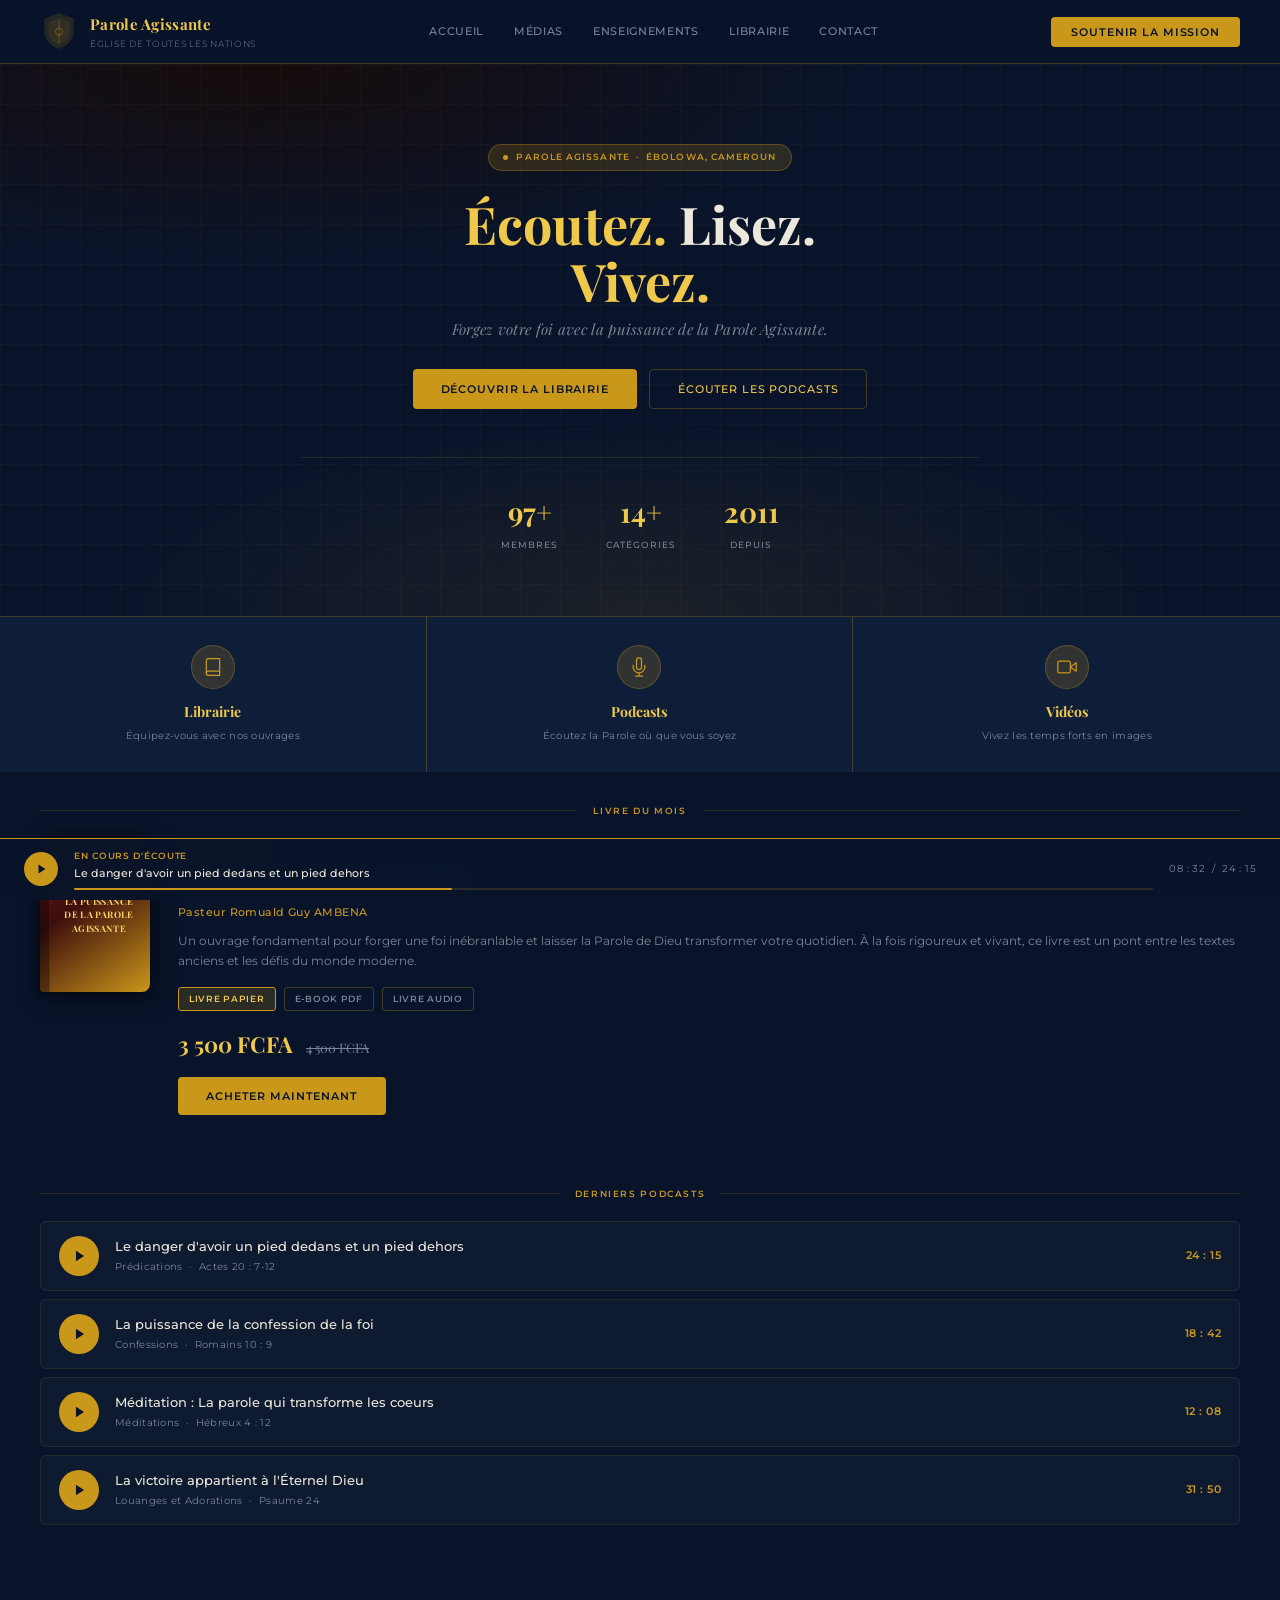
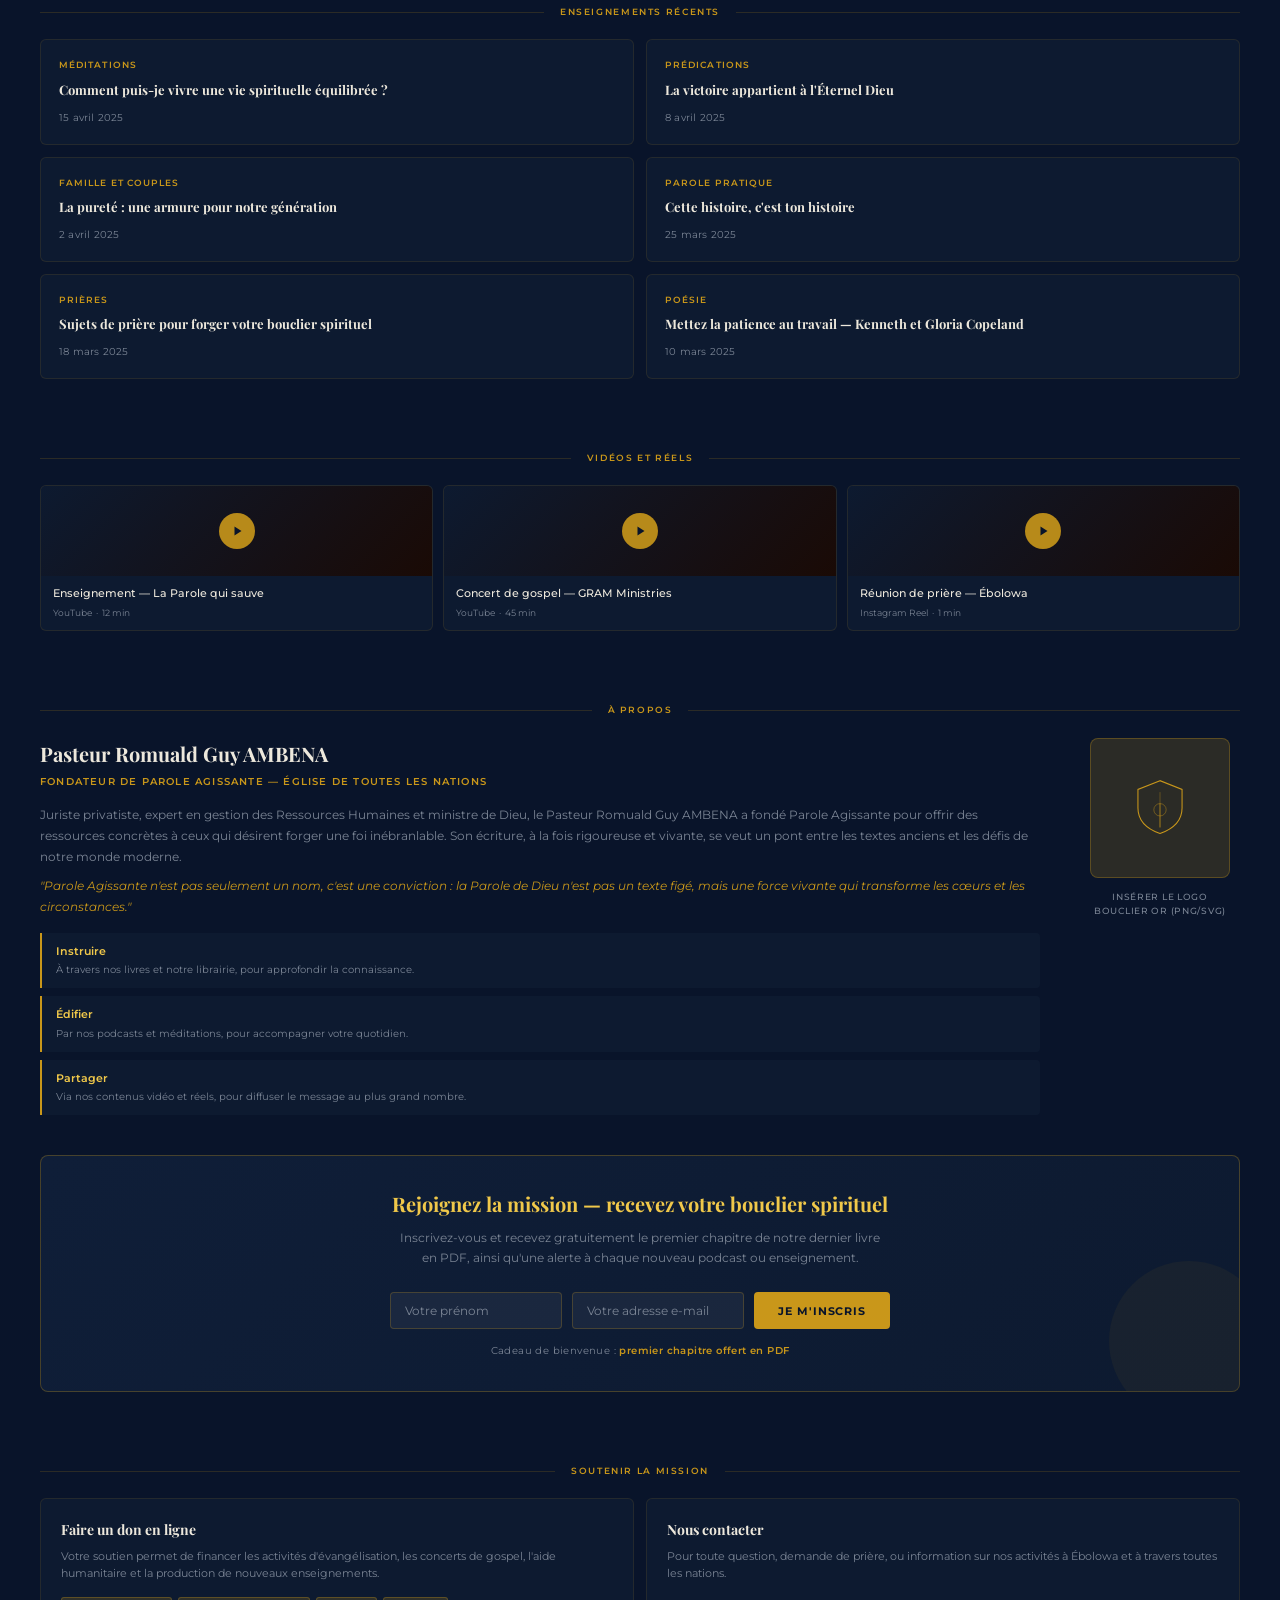
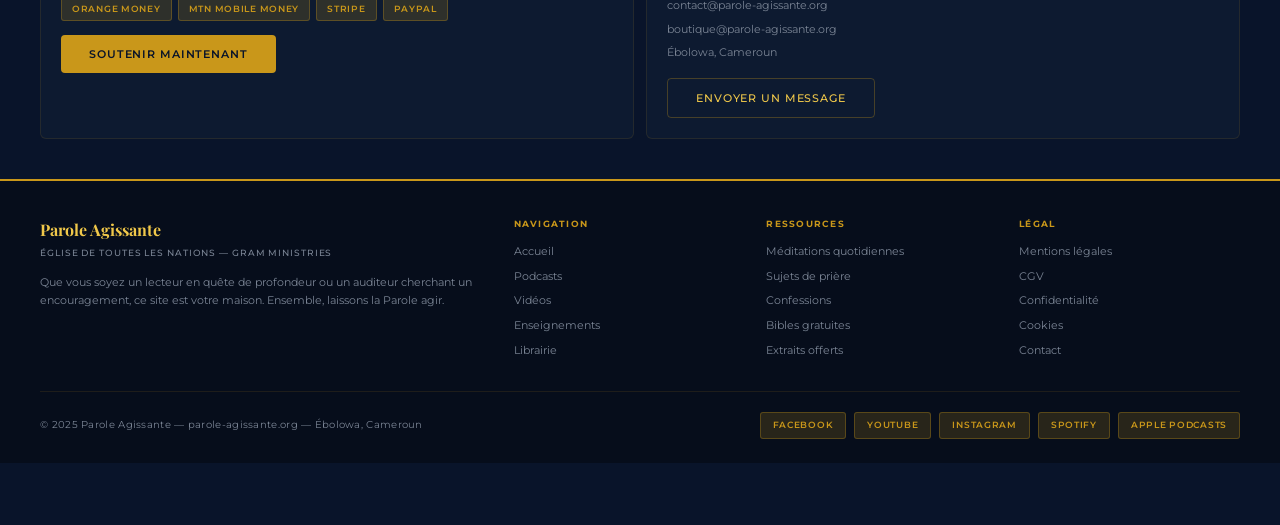
==== index.html @ 273e0eb1 "update" ====
<!DOCTYPE html>
<html lang="fr">
<head>
  <meta charset="UTF-8" />
  <meta name="viewport" content="width=device-width, initial-scale=1.0" />
  <title>Parole Agissante — Église de Toutes les Nations</title>
  <link href="https://fonts.googleapis.com/css2?family=Playfair+Display:wght@400;500;700&family=Montserrat:wght@300;400;500;600&display=swap" rel="stylesheet" />
  <style>
    *, *::before, *::after { box-sizing: border-box; margin: 0; padding: 0; }

    :root {
      --gold:       #C9971A;
      --gold-light: #F0C84A;
      --gold-dim:   rgba(201,151,26,0.18);
      --gold-border:rgba(201,151,26,0.30);
      --navy:       #09142A;
      --navy-mid:   #0F1E38;
      --navy-card:  #0D1A30;
      --cream:      #EDE8DC;
      --muted:      #7A8494;
      --text:       #D6CEBC;
      --serif:      'Playfair Display', Georgia, serif;
      --sans:       'Montserrat', sans-serif;
    }

    html { scroll-behavior: smooth; }

    body {
      font-family: var(--sans);
      background: var(--navy);
      color: var(--text);
      font-size: 14px;
      line-height: 1.6;
    }

    a { text-decoration: none; color: inherit; }
    button { font-family: var(--sans); cursor: pointer; border: none; outline: none; }
    input { font-family: var(--sans); outline: none; }

    /* ─── SCROLLBAR ─────────────────────────────────────── */
    ::-webkit-scrollbar { width: 5px; }
    ::-webkit-scrollbar-track { background: var(--navy); }
    ::-webkit-scrollbar-thumb { background: var(--gold); border-radius: 3px; }

    /* ─── NAVIGATION ─────────────────────────────────────── */
    .nav {
      position: sticky;
      top: 0;
      z-index: 100;
      background: rgba(9,20,42,0.96);
      backdrop-filter: blur(12px);
      border-bottom: 1px solid var(--gold-border);
      padding: 0 40px;
      display: flex;
      align-items: center;
      justify-content: space-between;
      height: 64px;
    }

    .nav-logo {
      display: flex;
      align-items: center;
      gap: 12px;
    }

    .nav-shield {
      width: 38px;
      height: 38px;
      flex-shrink: 0;
    }

    .nav-logo-text {
      font-family: var(--serif);
      font-size: 15px;
      font-weight: 700;
      color: var(--gold-light);
      letter-spacing: 0.02em;
    }

    .nav-logo-sub {
      font-size: 9px;
      font-weight: 300;
      color: var(--muted);
      letter-spacing: 0.08em;
      text-transform: uppercase;
      margin-top: 1px;
    }

    .nav-links {
      display: flex;
      gap: 6px;
      align-items: center;
    }

    .nav-links a {
      font-size: 11px;
      font-weight: 500;
      letter-spacing: 0.06em;
      text-transform: uppercase;
      color: var(--muted);
      padding: 6px 12px;
      border-radius: 4px;
      transition: color 0.2s, background 0.2s;
    }

    .nav-links a:hover { color: var(--gold-light); background: var(--gold-dim); }

    .nav-cta {
      background: var(--gold);
      color: var(--navy);
      font-size: 11px;
      font-weight: 600;
      letter-spacing: 0.08em;
      text-transform: uppercase;
      padding: 8px 20px;
      border-radius: 4px;
      transition: background 0.2s;
    }

    .nav-cta:hover { background: var(--gold-light); }

    /* ─── HERO ───────────────────────────────────────────── */
    .hero {
      position: relative;
      overflow: hidden;
      padding: 80px 40px 64px;
      text-align: center;
      border-bottom: 1px solid var(--gold-border);
    }

    .hero::before {
      content: '';
      position: absolute;
      inset: 0;
      background:
        radial-gradient(ellipse 60% 50% at 50% 100%, rgba(201,151,26,0.10) 0%, transparent 70%),
        radial-gradient(ellipse 80% 60% at 20% 0%, rgba(26,10,5,0.8) 0%, transparent 60%);
      pointer-events: none;
    }

    /* subtle grid texture */
    .hero::after {
      content: '';
      position: absolute;
      inset: 0;
      background-image:
        linear-gradient(rgba(201,151,26,0.04) 1px, transparent 1px),
        linear-gradient(90deg, rgba(201,151,26,0.04) 1px, transparent 1px);
      background-size: 40px 40px;
      pointer-events: none;
    }

    .hero-inner { position: relative; z-index: 1; max-width: 680px; margin: 0 auto; }

    .hero-badge {
      display: inline-flex;
      align-items: center;
      gap: 8px;
      background: var(--gold-dim);
      border: 1px solid var(--gold-border);
      color: var(--gold);
      font-size: 9px;
      font-weight: 600;
      letter-spacing: 0.12em;
      text-transform: uppercase;
      padding: 5px 14px;
      border-radius: 20px;
      margin-bottom: 24px;
    }

    .hero-badge-dot {
      width: 5px; height: 5px;
      border-radius: 50%;
      background: var(--gold);
      animation: pulse-dot 2s ease-in-out infinite;
    }

    @keyframes pulse-dot {
      0%, 100% { opacity: 1; transform: scale(1); }
      50% { opacity: 0.5; transform: scale(0.7); }
    }

    .hero h1 {
      font-family: var(--serif);
      font-size: 52px;
      font-weight: 700;
      line-height: 1.1;
      color: var(--cream);
      margin-bottom: 8px;
    }

    .hero h1 .gold { color: var(--gold-light); }

    .hero-slogan {
      font-family: var(--serif);
      font-size: 15px;
      font-style: italic;
      color: var(--muted);
      margin-bottom: 28px;
      letter-spacing: 0.02em;
    }

    .hero-btns {
      display: flex;
      gap: 12px;
      justify-content: center;
      flex-wrap: wrap;
      margin-bottom: 48px;
    }

    .btn-primary {
      background: var(--gold);
      color: var(--navy);
      font-size: 11px;
      font-weight: 600;
      letter-spacing: 0.08em;
      text-transform: uppercase;
      padding: 12px 28px;
      border-radius: 4px;
      transition: background 0.2s, transform 0.15s;
    }

    .btn-primary:hover { background: var(--gold-light); transform: translateY(-1px); }

    .btn-outline {
      background: transparent;
      border: 1px solid var(--gold-border);
      color: var(--gold-light);
      font-size: 11px;
      font-weight: 500;
      letter-spacing: 0.08em;
      text-transform: uppercase;
      padding: 12px 28px;
      border-radius: 4px;
      transition: background 0.2s, border-color 0.2s;
    }

    .btn-outline:hover { background: var(--gold-dim); border-color: var(--gold); }

    .hero-stats {
      display: flex;
      justify-content: center;
      gap: 48px;
      padding-top: 32px;
      border-top: 1px solid rgba(201,151,26,0.15);
    }

    .stat-val {
      font-family: var(--serif);
      font-size: 28px;
      font-weight: 700;
      color: var(--gold-light);
    }

    .stat-lbl {
      font-size: 9px;
      font-weight: 500;
      letter-spacing: 0.1em;
      text-transform: uppercase;
      color: var(--muted);
      margin-top: 3px;
    }

    /* ─── QUICK ACCESS ────────────────────────────────────── */
    .quick {
      display: grid;
      grid-template-columns: repeat(3, 1fr);
    }

    .quick-item {
      padding: 28px 20px;
      text-align: center;
      border-right: 1px solid var(--gold-border);
      background: var(--navy-mid);
      cursor: pointer;
      transition: background 0.2s;
      position: relative;
      overflow: hidden;
    }

    .quick-item:last-child { border-right: none; }
    .quick-item:hover { background: #11224A; }

    .quick-item::after {
      content: '';
      position: absolute;
      bottom: 0; left: 0; right: 0;
      height: 2px;
      background: var(--gold);
      transform: scaleX(0);
      transition: transform 0.25s;
    }

    .quick-item:hover::after { transform: scaleX(1); }

    .quick-icon {
      width: 44px; height: 44px;
      border-radius: 50%;
      background: var(--gold-dim);
      border: 1px solid var(--gold-border);
      display: flex; align-items: center; justify-content: center;
      margin: 0 auto 12px;
    }

    .quick-icon svg { width: 20px; height: 20px; stroke: var(--gold); fill: none; stroke-width: 1.5; stroke-linecap: round; stroke-linejoin: round; }

    .quick-title {
      font-family: var(--serif);
      font-size: 14px;
      font-weight: 700;
      color: var(--gold-light);
      margin-bottom: 4px;
    }

    .quick-sub {
      font-size: 10px;
      font-weight: 400;
      color: var(--muted);
      letter-spacing: 0.03em;
    }

    /* ─── SECTION DIVIDER ─────────────────────────────────── */
    .sec-divider {
      display: flex;
      align-items: center;
      gap: 16px;
      padding: 32px 40px 20px;
    }

    .sec-line { flex: 1; height: 1px; background: rgba(201,151,26,0.18); }

    .sec-title {
      font-size: 9px;
      font-weight: 600;
      letter-spacing: 0.18em;
      text-transform: uppercase;
      color: var(--gold);
    }

    /* ─── LIVRE DU MOIS ───────────────────────────────────── */
    .livre-section {
      padding: 0 40px 40px;
      display: flex;
      gap: 28px;
      align-items: flex-start;
    }

    .livre-cover {
      width: 110px;
      height: 154px;
      flex-shrink: 0;
      border-radius: 4px 8px 8px 4px;
      background: linear-gradient(145deg, #7A1A1A 0%, #3D0D0D 40%, #C9971A 100%);
      position: relative;
      overflow: hidden;
      box-shadow: 4px 6px 24px rgba(0,0,0,0.5), -2px 0 8px rgba(0,0,0,0.4);
    }

    .livre-spine {
      position: absolute;
      left: 0; top: 0; bottom: 0;
      width: 10px;
      background: rgba(0,0,0,0.35);
      border-right: 1px solid rgba(255,255,255,0.06);
    }

    .livre-cover-inner {
      position: absolute;
      inset: 0;
      display: flex;
      align-items: center;
      justify-content: center;
      padding: 14px 14px 14px 22px;
    }

    .livre-cover-title {
      font-family: var(--serif);
      font-size: 9px;
      font-weight: 700;
      color: #F5D060;
      text-align: center;
      line-height: 1.5;
      letter-spacing: 0.04em;
      text-transform: uppercase;
    }

    .livre-info { flex: 1; }

    .livre-badge {
      display: inline-block;
      background: var(--gold-dim);
      border: 1px solid var(--gold-border);
      color: var(--gold);
      font-size: 9px;
      font-weight: 600;
      letter-spacing: 0.1em;
      text-transform: uppercase;
      padding: 3px 10px;
      border-radius: 3px;
      margin-bottom: 10px;
    }

    .livre-title {
      font-family: var(--serif);
      font-size: 18px;
      font-weight: 700;
      color: var(--cream);
      line-height: 1.3;
      margin-bottom: 8px;
    }

    .livre-auteur {
      font-size: 11px;
      color: var(--gold);
      font-weight: 500;
      margin-bottom: 10px;
      letter-spacing: 0.04em;
    }

    .livre-desc {
      font-size: 12px;
      color: var(--muted);
      line-height: 1.65;
      margin-bottom: 16px;
    }

    .livre-formats {
      display: flex;
      gap: 8px;
      margin-bottom: 16px;
    }

    .format-tag {
      font-size: 9px;
      font-weight: 600;
      letter-spacing: 0.08em;
      text-transform: uppercase;
      padding: 4px 10px;
      border-radius: 3px;
      border: 1px solid var(--gold-border);
      color: var(--muted);
    }

    .format-tag.active {
      background: var(--gold-dim);
      color: var(--gold-light);
      border-color: var(--gold);
    }

    .livre-price {
      font-family: var(--serif);
      font-size: 22px;
      font-weight: 700;
      color: var(--gold-light);
      margin-bottom: 14px;
    }

    .livre-price .old {
      font-size: 13px;
      font-weight: 400;
      color: var(--muted);
      text-decoration: line-through;
      margin-left: 8px;
    }

    /* ─── PODCASTS ────────────────────────────────────────── */
    .pods-section { padding: 0 40px 40px; }

    .pod-item {
      background: var(--navy-card);
      border: 1px solid rgba(201,151,26,0.12);
      border-radius: 6px;
      padding: 14px 18px;
      display: flex;
      align-items: center;
      gap: 16px;
      margin-bottom: 8px;
      cursor: pointer;
      transition: border-color 0.2s, background 0.2s;
    }

    .pod-item:hover {
      border-color: rgba(201,151,26,0.4);
      background: #0F1E38;
    }

    .pod-play {
      width: 40px; height: 40px;
      border-radius: 50%;
      background: var(--gold);
      display: flex; align-items: center; justify-content: center;
      flex-shrink: 0;
      transition: background 0.2s, transform 0.15s;
    }

    .pod-item:hover .pod-play { background: var(--gold-light); transform: scale(1.05); }

    .pod-play svg { width: 14px; height: 14px; fill: var(--navy); margin-left: 2px; }

    .pod-info { flex: 1; }

    .pod-title {
      font-size: 13px;
      font-weight: 500;
      color: var(--cream);
      margin-bottom: 4px;
      line-height: 1.4;
    }

    .pod-meta {
      font-size: 10px;
      font-weight: 400;
      color: var(--muted);
      letter-spacing: 0.03em;
    }

    .pod-dur {
      font-size: 11px;
      font-weight: 600;
      color: var(--gold);
      letter-spacing: 0.04em;
      flex-shrink: 0;
    }

    /* ─── BLOG GRID ───────────────────────────────────────── */
    .blog-section { padding: 0 40px 40px; }

    .blog-grid {
      display: grid;
      grid-template-columns: repeat(2, 1fr);
      gap: 12px;
    }

    .blog-card {
      background: var(--navy-card);
      border: 1px solid rgba(201,151,26,0.12);
      border-radius: 6px;
      padding: 18px;
      cursor: pointer;
      transition: border-color 0.2s, background 0.2s;
      position: relative;
      overflow: hidden;
    }

    .blog-card::before {
      content: '';
      position: absolute;
      top: 0; left: 0; right: 0;
      height: 2px;
      background: linear-gradient(90deg, var(--gold), transparent);
      opacity: 0;
      transition: opacity 0.2s;
    }

    .blog-card:hover { border-color: rgba(201,151,26,0.35); background: #0F1E38; }
    .blog-card:hover::before { opacity: 1; }

    .blog-cat {
      font-size: 9px;
      font-weight: 600;
      letter-spacing: 0.12em;
      text-transform: uppercase;
      color: var(--gold);
      margin-bottom: 8px;
    }

    .blog-title {
      font-family: var(--serif);
      font-size: 13px;
      font-weight: 700;
      color: var(--cream);
      line-height: 1.45;
      margin-bottom: 10px;
    }

    .blog-date {
      font-size: 10px;
      color: var(--muted);
      letter-spacing: 0.02em;
    }

    /* ─── VIDEO SECTION ───────────────────────────────────── */
    .video-section { padding: 0 40px 40px; }

    .video-grid {
      display: grid;
      grid-template-columns: repeat(3, 1fr);
      gap: 10px;
    }

    .video-card {
      background: var(--navy-card);
      border: 1px solid rgba(201,151,26,0.12);
      border-radius: 6px;
      overflow: hidden;
      cursor: pointer;
      transition: border-color 0.2s;
    }

    .video-card:hover { border-color: rgba(201,151,26,0.4); }

    .video-thumb {
      height: 90px;
      background: linear-gradient(135deg, #0D1A30, #1A0A05);
      display: flex;
      align-items: center;
      justify-content: center;
      position: relative;
    }

    .video-play-btn {
      width: 36px; height: 36px;
      border-radius: 50%;
      background: rgba(201,151,26,0.9);
      display: flex;
      align-items: center;
      justify-content: center;
    }

    .video-play-btn svg { width: 12px; height: 12px; fill: var(--navy); margin-left: 2px; }

    .video-info { padding: 10px 12px; }

    .video-title {
      font-size: 11px;
      font-weight: 500;
      color: var(--cream);
      line-height: 1.4;
      margin-bottom: 4px;
    }

    .video-meta { font-size: 9px; color: var(--muted); }

    /* ─── ABOUT ───────────────────────────────────────────── */
    .about-section {
      padding: 0 40px 40px;
      display: flex;
      gap: 40px;
      align-items: flex-start;
    }

    .about-text { flex: 1; }

    .about-name {
      font-family: var(--serif);
      font-size: 20px;
      font-weight: 700;
      color: var(--cream);
      margin-bottom: 4px;
    }

    .about-role {
      font-size: 10px;
      font-weight: 600;
      letter-spacing: 0.12em;
      text-transform: uppercase;
      color: var(--gold);
      margin-bottom: 14px;
    }

    .about-desc {
      font-size: 12px;
      color: var(--muted);
      line-height: 1.75;
      margin-bottom: 16px;
    }

    .about-pillars {
      display: flex;
      flex-direction: column;
      gap: 8px;
    }

    .pillar {
      display: flex;
      align-items: flex-start;
      gap: 12px;
      padding: 10px 14px;
      background: var(--navy-card);
      border-left: 2px solid var(--gold);
      border-radius: 0 4px 4px 0;
    }

    .pillar-title {
      font-size: 11px;
      font-weight: 600;
      color: var(--gold-light);
      margin-bottom: 2px;
    }

    .pillar-desc { font-size: 10px; color: var(--muted); }

    .about-shield {
      width: 160px;
      flex-shrink: 0;
      display: flex;
      flex-direction: column;
      align-items: center;
      gap: 12px;
    }

    .shield-placeholder {
      width: 140px; height: 140px;
      background: var(--gold-dim);
      border: 1px solid var(--gold-border);
      border-radius: 8px;
      display: flex;
      align-items: center;
      justify-content: center;
    }

    .shield-placeholder svg { width: 60px; height: 60px; stroke: var(--gold); fill: none; stroke-width: 1; }

    .shield-caption {
      font-size: 9px;
      font-weight: 500;
      letter-spacing: 0.08em;
      text-transform: uppercase;
      color: var(--muted);
      text-align: center;
    }

    /* ─── NEWSLETTER ──────────────────────────────────────── */
    .newsletter {
      margin: 0 40px 40px;
      background: linear-gradient(135deg, var(--navy-mid) 0%, #0D1A30 100%);
      border: 1px solid var(--gold-border);
      border-radius: 8px;
      padding: 32px 36px;
      text-align: center;
      position: relative;
      overflow: hidden;
    }

    .newsletter::before {
      content: '';
      position: absolute;
      bottom: -30px; right: -30px;
      width: 160px; height: 160px;
      border-radius: 50%;
      background: rgba(201,151,26,0.06);
      pointer-events: none;
    }

    .nl-title {
      font-family: var(--serif);
      font-size: 20px;
      font-weight: 700;
      color: var(--gold-light);
      margin-bottom: 8px;
    }

    .nl-sub {
      font-size: 12px;
      color: var(--muted);
      margin-bottom: 24px;
      line-height: 1.65;
      max-width: 480px;
      margin-left: auto;
      margin-right: auto;
    }

    .nl-form {
      display: flex;
      gap: 10px;
      max-width: 500px;
      margin: 0 auto;
      flex-wrap: wrap;
      justify-content: center;
    }

    .nl-input {
      background: rgba(255,255,255,0.05);
      border: 1px solid rgba(201,151,26,0.25);
      border-radius: 4px;
      padding: 10px 14px;
      color: var(--cream);
      font-size: 12px;
      flex: 1;
      min-width: 150px;
      transition: border-color 0.2s;
    }

    .nl-input:focus { border-color: var(--gold); }
    .nl-input::placeholder { color: var(--muted); }

    .nl-btn {
      background: var(--gold);
      color: var(--navy);
      font-size: 11px;
      font-weight: 700;
      letter-spacing: 0.08em;
      text-transform: uppercase;
      padding: 10px 24px;
      border-radius: 4px;
      transition: background 0.2s;
    }

    .nl-btn:hover { background: var(--gold-light); }

    .nl-gift {
      margin-top: 14px;
      font-size: 10px;
      color: var(--muted);
      letter-spacing: 0.04em;
    }

    .nl-gift strong { color: var(--gold); font-weight: 600; }

    /* ─── DONS ────────────────────────────────────────────── */
    .dons-section {
      padding: 0 40px 40px;
      display: grid;
      grid-template-columns: 1fr 1fr;
      gap: 12px;
    }

    .don-card {
      background: var(--navy-card);
      border: 1px solid rgba(201,151,26,0.12);
      border-radius: 6px;
      padding: 20px;
    }

    .don-title {
      font-family: var(--serif);
      font-size: 14px;
      font-weight: 700;
      color: var(--cream);
      margin-bottom: 6px;
    }

    .don-desc { font-size: 11px; color: var(--muted); line-height: 1.6; margin-bottom: 14px; }

    .don-methods { display: flex; gap: 6px; flex-wrap: wrap; margin-bottom: 14px; }

    .don-method {
      font-size: 9px;
      font-weight: 600;
      letter-spacing: 0.08em;
      text-transform: uppercase;
      padding: 4px 10px;
      border-radius: 3px;
      background: var(--gold-dim);
      border: 1px solid var(--gold-border);
      color: var(--gold);
    }

    /* ─── FOOTER ─────────────────────────────────────────── */
    .footer {
      background: #060D1B;
      border-top: 2px solid var(--gold);
      padding: 36px 40px 24px;
    }

    .footer-top {
      display: grid;
      grid-template-columns: 2fr 1fr 1fr 1fr;
      gap: 32px;
      margin-bottom: 32px;
    }

    .footer-brand-name {
      font-family: var(--serif);
      font-size: 16px;
      font-weight: 700;
      color: var(--gold-light);
      margin-bottom: 4px;
    }

    .footer-brand-sub {
      font-size: 9px;
      font-weight: 500;
      letter-spacing: 0.1em;
      text-transform: uppercase;
      color: var(--muted);
      margin-bottom: 12px;
    }

    .footer-brand-desc {
      font-size: 11px;
      color: var(--muted);
      line-height: 1.65;
    }

    .footer-col-title {
      font-size: 9px;
      font-weight: 700;
      letter-spacing: 0.14em;
      text-transform: uppercase;
      color: var(--gold);
      margin-bottom: 12px;
    }

    .footer-links-list { display: flex; flex-direction: column; gap: 7px; }

    .footer-links-list a {
      font-size: 11px;
      color: var(--muted);
      transition: color 0.2s;
    }

    .footer-links-list a:hover { color: var(--gold-light); }

    .footer-bottom {
      padding-top: 20px;
      border-top: 1px solid rgba(201,151,26,0.12);
      display: flex;
      align-items: center;
      justify-content: space-between;
      flex-wrap: wrap;
      gap: 10px;
    }

    .footer-copy {
      font-size: 10px;
      color: var(--muted);
      letter-spacing: 0.03em;
    }

    .footer-socials { display: flex; gap: 8px; }

    .social-btn {
      font-size: 9px;
      font-weight: 600;
      letter-spacing: 0.08em;
      text-transform: uppercase;
      padding: 5px 12px;
      border-radius: 3px;
      background: var(--gold-dim);
      border: 1px solid var(--gold-border);
      color: var(--gold);
      cursor: pointer;
      transition: background 0.2s, color 0.2s;
    }

    .social-btn:hover { background: var(--gold); color: var(--navy); }

    /* ─── FLOATING PLAYER ─────────────────────────────────── */
    .player {
      position: sticky;
      bottom: 0;
      z-index: 90;
      background: rgba(9,20,42,0.97);
      backdrop-filter: blur(12px);
      border-top: 1px solid var(--gold);
      padding: 10px 24px;
      display: flex;
      align-items: center;
      gap: 16px;
    }

    .player-btn {
      width: 34px; height: 34px;
      border-radius: 50%;
      background: var(--gold);
      display: flex; align-items: center; justify-content: center;
      cursor: pointer;
      flex-shrink: 0;
      transition: background 0.2s;
    }

    .player-btn:hover { background: var(--gold-light); }
    .player-btn svg { width: 12px; height: 12px; fill: var(--navy); margin-left: 2px; }

    .player-info { flex: 1; }

    .player-label {
      font-size: 9px;
      font-weight: 600;
      letter-spacing: 0.1em;
      text-transform: uppercase;
      color: var(--gold);
      margin-bottom: 2px;
    }

    .player-title {
      font-size: 11px;
      font-weight: 500;
      color: var(--cream);
    }

    .player-progress {
      height: 2px;
      background: rgba(201,151,26,0.18);
      border-radius: 1px;
      margin-top: 5px;
      position: relative;
      cursor: pointer;
    }

    .player-bar {
      height: 100%;
      width: 35%;
      background: var(--gold);
      border-radius: 1px;
      transition: width 0.1s;
    }

    .player-controls { display: flex; gap: 6px; align-items: center; }

    .player-time {
      font-size: 10px;
      color: var(--muted);
      letter-spacing: 0.04em;
    }

    /* ─── RESPONSIVE ──────────────────────────────────────── */
    @media (max-width: 768px) {
      .nav { padding: 0 16px; }
      .nav-links { display: none; }
      .hero { padding: 48px 20px 40px; }
      .hero h1 { font-size: 34px; }
      .hero-stats { gap: 24px; }
      .quick { grid-template-columns: repeat(3, 1fr); }
      .quick-item { padding: 18px 10px; }
      .sec-divider, .livre-section, .pods-section, .blog-section, .video-section, .about-section, .dons-section { padding-left: 20px; padding-right: 20px; }
      .newsletter { margin: 0 20px 32px; padding: 24px 20px; }
      .blog-grid { grid-template-columns: 1fr; }
      .video-grid { grid-template-columns: repeat(2, 1fr); }
      .about-section { flex-direction: column; }
      .about-shield { width: 100%; flex-direction: row; align-items: center; gap: 16px; }
      .dons-section { grid-template-columns: 1fr; }
      .footer-top { grid-template-columns: 1fr 1fr; gap: 20px; }
      .footer { padding: 28px 20px 20px; }
    }
  </style>
</head>
<body>

  <!-- NAVIGATION -->
  <nav class="nav">
    <div class="nav-logo">
      <svg class="nav-shield" viewBox="0 0 48 54" fill="none" xmlns="http://www.w3.org/2000/svg">
        <path d="M24 2L4 10V28C4 39 13 48 24 52C35 48 44 39 44 28V10L24 2Z" fill="#C9971A" opacity="0.15" stroke="#C9971A" stroke-width="1.5"/>
        <path d="M24 8L9 14.5V28C9 36.5 15.5 43.5 24 47C32.5 43.5 39 36.5 39 28V14.5L24 8Z" fill="#C9971A" opacity="0.08"/>
        <line x1="24" y1="12" x2="24" y2="44" stroke="#C9971A" stroke-width="1" opacity="0.5"/>
        <circle cx="24" cy="28" r="5" stroke="#C9971A" stroke-width="1" opacity="0.6"/>
      </svg>
      <div>
        <div class="nav-logo-text">Parole Agissante</div>
        <div class="nav-logo-sub">Église de Toutes les Nations</div>
      </div>
    </div>
    <div class="nav-links">
      <a href="#accueil">Accueil</a>
      <a href="#medias">Médias</a>
      <a href="#blog">Enseignements</a>
      <a href="#boutique">Librairie</a>
      <a href="#contact">Contact</a>
    </div>
    <button class="nav-cta">Soutenir la mission</button>
  </nav>

  <!-- HERO -->
  <section class="hero" id="accueil">
    <div class="hero-inner">
      <div class="hero-badge">
        <div class="hero-badge-dot"></div>
        Parole Agissante &nbsp;·&nbsp; Ébolowa, Cameroun
      </div>
      <h1><span class="gold">Écoutez.</span> Lisez.<br><span class="gold">Vivez.</span></h1>
      <p class="hero-slogan">Forgez votre foi avec la puissance de la Parole Agissante.</p>
      <div class="hero-btns">
        <button class="btn-primary">Découvrir la librairie</button>
        <button class="btn-outline">Écouter les podcasts</button>
      </div>
      <div class="hero-stats">
        <div>
          <div class="stat-val">97+</div>
          <div class="stat-lbl">Membres</div>
        </div>
        <div>
          <div class="stat-val">14+</div>
          <div class="stat-lbl">Catégories</div>
        </div>
        <div>
          <div class="stat-val">2011</div>
          <div class="stat-lbl">Depuis</div>
        </div>
      </div>
    </div>
  </section>

  <!-- QUICK ACCESS -->
  <div class="quick">
    <div class="quick-item">
      <div class="quick-icon">
        <svg viewBox="0 0 24 24"><path d="M4 19.5A2.5 2.5 0 016.5 17H20"/><path d="M6.5 2H20v20H6.5A2.5 2.5 0 014 19.5v-15A2.5 2.5 0 016.5 2z"/></svg>
      </div>
      <div class="quick-title">Librairie</div>
      <div class="quick-sub">Équipez-vous avec nos ouvrages</div>
    </div>
    <div class="quick-item">
      <div class="quick-icon">
        <svg viewBox="0 0 24 24"><path d="M12 1a3 3 0 00-3 3v8a3 3 0 006 0V4a3 3 0 00-3-3z"/><path d="M19 10v2a7 7 0 01-14 0v-2M12 19v4M8 23h8"/></svg>
      </div>
      <div class="quick-title">Podcasts</div>
      <div class="quick-sub">Écoutez la Parole où que vous soyez</div>
    </div>
    <div class="quick-item">
      <div class="quick-icon">
        <svg viewBox="0 0 24 24"><polygon points="23 7 16 12 23 17 23 7"/><rect x="1" y="5" width="15" height="14" rx="2" ry="2"/></svg>
      </div>
      <div class="quick-title">Vidéos</div>
      <div class="quick-sub">Vivez les temps forts en images</div>
    </div>
  </div>

  <!-- LIVRE DU MOIS -->
  <div class="sec-divider" id="boutique">
    <div class="sec-line"></div>
    <div class="sec-title">Livre du mois</div>
    <div class="sec-line"></div>
  </div>

  <div class="livre-section">
    <div class="livre-cover">
      <div class="livre-spine"></div>
      <div class="livre-cover-inner">
        <div class="livre-cover-title">La Puissance de la Parole Agissante</div>
      </div>
    </div>
    <div class="livre-info">
      <div class="livre-badge">Nouveauté</div>
      <div class="livre-title">La Puissance de la Parole Agissante</div>
      <div class="livre-auteur">Pasteur Romuald Guy AMBENA</div>
      <div class="livre-desc">Un ouvrage fondamental pour forger une foi inébranlable et laisser la Parole de Dieu transformer votre quotidien. À la fois rigoureux et vivant, ce livre est un pont entre les textes anciens et les défis du monde moderne.</div>
      <div class="livre-formats">
        <div class="format-tag active">Livre papier</div>
        <div class="format-tag">E-book PDF</div>
        <div class="format-tag">Livre audio</div>
      </div>
      <div class="livre-price">3 500 FCFA <span class="old">4 500 FCFA</span></div>
      <button class="btn-primary">Acheter maintenant</button>
    </div>
  </div>

  <!-- PODCASTS -->
  <div class="sec-divider" id="medias">
    <div class="sec-line"></div>
    <div class="sec-title">Derniers podcasts</div>
    <div class="sec-line"></div>
  </div>

  <div class="pods-section">
    <div class="pod-item">
      <div class="pod-play">
        <svg viewBox="0 0 24 24"><polygon points="5 3 19 12 5 21 5 3"/></svg>
      </div>
      <div class="pod-info">
        <div class="pod-title">Le danger d'avoir un pied dedans et un pied dehors</div>
        <div class="pod-meta">Prédications &nbsp;·&nbsp; Actes 20 : 7-12</div>
      </div>
      <div class="pod-dur">24 : 15</div>
    </div>
    <div class="pod-item">
      <div class="pod-play">
        <svg viewBox="0 0 24 24"><polygon points="5 3 19 12 5 21 5 3"/></svg>
      </div>
      <div class="pod-info">
        <div class="pod-title">La puissance de la confession de la foi</div>
        <div class="pod-meta">Confessions &nbsp;·&nbsp; Romains 10 : 9</div>
      </div>
      <div class="pod-dur">18 : 42</div>
    </div>
    <div class="pod-item">
      <div class="pod-play">
        <svg viewBox="0 0 24 24"><polygon points="5 3 19 12 5 21 5 3"/></svg>
      </div>
      <div class="pod-info">
        <div class="pod-title">Méditation : La parole qui transforme les coeurs</div>
        <div class="pod-meta">Méditations &nbsp;·&nbsp; Hébreux 4 : 12</div>
      </div>
      <div class="pod-dur">12 : 08</div>
    </div>
    <div class="pod-item">
      <div class="pod-play">
        <svg viewBox="0 0 24 24"><polygon points="5 3 19 12 5 21 5 3"/></svg>
      </div>
      <div class="pod-info">
        <div class="pod-title">La victoire appartient à l'Éternel Dieu</div>
        <div class="pod-meta">Louanges et Adorations &nbsp;·&nbsp; Psaume 24</div>
      </div>
      <div class="pod-dur">31 : 50</div>
    </div>
  </div>

  <!-- BLOG -->
  <div class="sec-divider" id="blog">
    <div class="sec-line"></div>
    <div class="sec-title">Enseignements récents</div>
    <div class="sec-line"></div>
  </div>

  <div class="blog-section">
    <div class="blog-grid">
      <div class="blog-card">
        <div class="blog-cat">Méditations</div>
        <div class="blog-title">Comment puis-je vivre une vie spirituelle équilibrée ?</div>
        <div class="blog-date">15 avril 2025</div>
      </div>
      <div class="blog-card">
        <div class="blog-cat">Prédications</div>
        <div class="blog-title">La victoire appartient à l'Éternel Dieu</div>
        <div class="blog-date">8 avril 2025</div>
      </div>
      <div class="blog-card">
        <div class="blog-cat">Famille et Couples</div>
        <div class="blog-title">La pureté : une armure pour notre génération</div>
        <div class="blog-date">2 avril 2025</div>
      </div>
      <div class="blog-card">
        <div class="blog-cat">Parole pratique</div>
        <div class="blog-title">Cette histoire, c'est ton histoire</div>
        <div class="blog-date">25 mars 2025</div>
      </div>
      <div class="blog-card">
        <div class="blog-cat">Prières</div>
        <div class="blog-title">Sujets de prière pour forger votre bouclier spirituel</div>
        <div class="blog-date">18 mars 2025</div>
      </div>
      <div class="blog-card">
        <div class="blog-cat">Poésie</div>
        <div class="blog-title">Mettez la patience au travail — Kenneth et Gloria Copeland</div>
        <div class="blog-date">10 mars 2025</div>
      </div>
    </div>
  </div>

  <!-- VIDEOS -->
  <div class="sec-divider">
    <div class="sec-line"></div>
    <div class="sec-title">Vidéos et réels</div>
    <div class="sec-line"></div>
  </div>

  <div class="video-section">
    <div class="video-grid">
      <div class="video-card">
        <div class="video-thumb">
          <div class="video-play-btn">
            <svg viewBox="0 0 24 24"><polygon points="5 3 19 12 5 21 5 3"/></svg>
          </div>
        </div>
        <div class="video-info">
          <div class="video-title">Enseignement — La Parole qui sauve</div>
          <div class="video-meta">YouTube &nbsp;·&nbsp; 12 min</div>
        </div>
      </div>
      <div class="video-card">
        <div class="video-thumb">
          <div class="video-play-btn">
            <svg viewBox="0 0 24 24"><polygon points="5 3 19 12 5 21 5 3"/></svg>
          </div>
        </div>
        <div class="video-info">
          <div class="video-title">Concert de gospel — GRAM Ministries</div>
          <div class="video-meta">YouTube &nbsp;·&nbsp; 45 min</div>
        </div>
      </div>
      <div class="video-card">
        <div class="video-thumb">
          <div class="video-play-btn">
            <svg viewBox="0 0 24 24"><polygon points="5 3 19 12 5 21 5 3"/></svg>
          </div>
        </div>
        <div class="video-info">
          <div class="video-title">Réunion de prière — Ébolowa</div>
          <div class="video-meta">Instagram Reel &nbsp;·&nbsp; 1 min</div>
        </div>
      </div>
    </div>
  </div>

  <!-- À PROPOS -->
  <div class="sec-divider">
    <div class="sec-line"></div>
    <div class="sec-title">À propos</div>
    <div class="sec-line"></div>
  </div>

  <div class="about-section">
    <div class="about-text">
      <div class="about-name">Pasteur Romuald Guy AMBENA</div>
      <div class="about-role">Fondateur de Parole Agissante — Église de Toutes les Nations</div>
      <p class="about-desc">
        Juriste privatiste, expert en gestion des Ressources Humaines et ministre de Dieu, le Pasteur Romuald Guy AMBENA a fondé Parole Agissante pour offrir des ressources concrètes à ceux qui désirent forger une foi inébranlable. Son écriture, à la fois rigoureuse et vivante, se veut un pont entre les textes anciens et les défis de notre monde moderne.
      </p>
      <p class="about-desc" style="margin-top:-8px">
        <em style="color:var(--gold);font-style:italic">"Parole Agissante n'est pas seulement un nom, c'est une conviction : la Parole de Dieu n'est pas un texte figé, mais une force vivante qui transforme les cœurs et les circonstances."</em>
      </p>
      <div class="about-pillars">
        <div class="pillar">
          <div>
            <div class="pillar-title">Instruire</div>
            <div class="pillar-desc">À travers nos livres et notre librairie, pour approfondir la connaissance.</div>
          </div>
        </div>
        <div class="pillar">
          <div>
            <div class="pillar-title">Édifier</div>
            <div class="pillar-desc">Par nos podcasts et méditations, pour accompagner votre quotidien.</div>
          </div>
        </div>
        <div class="pillar">
          <div>
            <div class="pillar-title">Partager</div>
            <div class="pillar-desc">Via nos contenus vidéo et réels, pour diffuser le message au plus grand nombre.</div>
          </div>
        </div>
      </div>
    </div>
    <div class="about-shield">
      <div class="shield-placeholder">
        <!-- Remplacer par le vrai logo PNG ici -->
        <svg viewBox="0 0 60 68">
          <path d="M30 3L5 13V34C5 48.5 16 58 30 63C44 58 55 48.5 55 34V13L30 3Z" stroke-width="1.2"/>
          <line x1="30" y1="16" x2="30" y2="56" stroke-width="0.8" opacity="0.5"/>
          <circle cx="30" cy="36" r="7" stroke-width="0.8" opacity="0.6"/>
          <line x1="30" y1="29" x2="30" y2="56" stroke-width="1.5" opacity="0.4"/>
        </svg>
      </div>
      <div class="shield-caption">Insérer le logo<br>Bouclier Or (PNG/SVG)</div>
    </div>
  </div>

  <!-- NEWSLETTER -->
  <div class="newsletter">
    <div class="nl-title">Rejoignez la mission — recevez votre bouclier spirituel</div>
    <p class="nl-sub">Inscrivez-vous et recevez gratuitement le premier chapitre de notre dernier livre en PDF, ainsi qu'une alerte à chaque nouveau podcast ou enseignement.</p>
    <div class="nl-form">
      <input class="nl-input" type="text" placeholder="Votre prénom" />
      <input class="nl-input" type="email" placeholder="Votre adresse e-mail" />
      <button class="nl-btn">Je m'inscris</button>
    </div>
    <p class="nl-gift">Cadeau de bienvenue : <strong>premier chapitre offert en PDF</strong></p>
  </div>

  <!-- DONS -->
  <div class="sec-divider" id="contact">
    <div class="sec-line"></div>
    <div class="sec-title">Soutenir la mission</div>
    <div class="sec-line"></div>
  </div>

  <div class="dons-section">
    <div class="don-card">
      <div class="don-title">Faire un don en ligne</div>
      <p class="don-desc">Votre soutien permet de financer les activités d'évangélisation, les concerts de gospel, l'aide humanitaire et la production de nouveaux enseignements.</p>
      <div class="don-methods">
        <div class="don-method">Orange Money</div>
        <div class="don-method">MTN Mobile Money</div>
        <div class="don-method">Stripe</div>
        <div class="don-method">PayPal</div>
      </div>
      <button class="btn-primary">Soutenir maintenant</button>
    </div>
    <div class="don-card">
      <div class="don-title">Nous contacter</div>
      <p class="don-desc">Pour toute question, demande de prière, ou information sur nos activités à Ébolowa et à travers toutes les nations.</p>
      <div style="display:flex;flex-direction:column;gap:6px;margin-bottom:16px">
        <div style="font-size:11px;color:var(--muted)">contact@parole-agissante.org</div>
        <div style="font-size:11px;color:var(--muted)">boutique@parole-agissante.org</div>
        <div style="font-size:11px;color:var(--muted)">Ébolowa, Cameroun</div>
      </div>
      <button class="btn-outline">Envoyer un message</button>
    </div>
  </div>

  <!-- FOOTER -->
  <footer class="footer">
    <div class="footer-top">
      <div>
        <div class="footer-brand-name">Parole Agissante</div>
        <div class="footer-brand-sub">Église de Toutes les Nations — GRAM Ministries</div>
        <p class="footer-brand-desc">Que vous soyez un lecteur en quête de profondeur ou un auditeur cherchant un encouragement, ce site est votre maison. Ensemble, laissons la Parole agir.</p>
      </div>
      <div>
        <div class="footer-col-title">Navigation</div>
        <div class="footer-links-list">
          <a href="#accueil">Accueil</a>
          <a href="#medias">Podcasts</a>
          <a href="#medias">Vidéos</a>
          <a href="#blog">Enseignements</a>
          <a href="#boutique">Librairie</a>
        </div>
      </div>
      <div>
        <div class="footer-col-title">Ressources</div>
        <div class="footer-links-list">
          <a href="#">Méditations quotidiennes</a>
          <a href="#">Sujets de prière</a>
          <a href="#">Confessions</a>
          <a href="#">Bibles gratuites</a>
          <a href="#">Extraits offerts</a>
        </div>
      </div>
      <div>
        <div class="footer-col-title">Légal</div>
        <div class="footer-links-list">
          <a href="#">Mentions légales</a>
          <a href="#">CGV</a>
          <a href="#">Confidentialité</a>
          <a href="#">Cookies</a>
          <a href="#contact">Contact</a>
        </div>
      </div>
    </div>
    <div class="footer-bottom">
      <div class="footer-copy">© 2025 Parole Agissante — parole-agissante.org — Ébolowa, Cameroun</div>
      <div class="footer-socials">
        <div class="social-btn">Facebook</div>
        <div class="social-btn">YouTube</div>
        <div class="social-btn">Instagram</div>
        <div class="social-btn">Spotify</div>
        <div class="social-btn">Apple Podcasts</div>
      </div>
    </div>
  </footer>

  <!-- LECTEUR FLOTTANT -->
  <div class="player">
    <div class="player-btn">
      <svg viewBox="0 0 24 24"><polygon points="5 3 19 12 5 21 5 3"/></svg>
    </div>
    <div class="player-info">
      <div class="player-label">En cours d'écoute</div>
      <div class="player-title">Le danger d'avoir un pied dedans et un pied dehors</div>
      <div class="player-progress">
        <div class="player-bar"></div>
      </div>
    </div>
    <div class="player-time">08 : 32 &nbsp;/&nbsp; 24 : 15</div>
  </div>

</body>
</html>
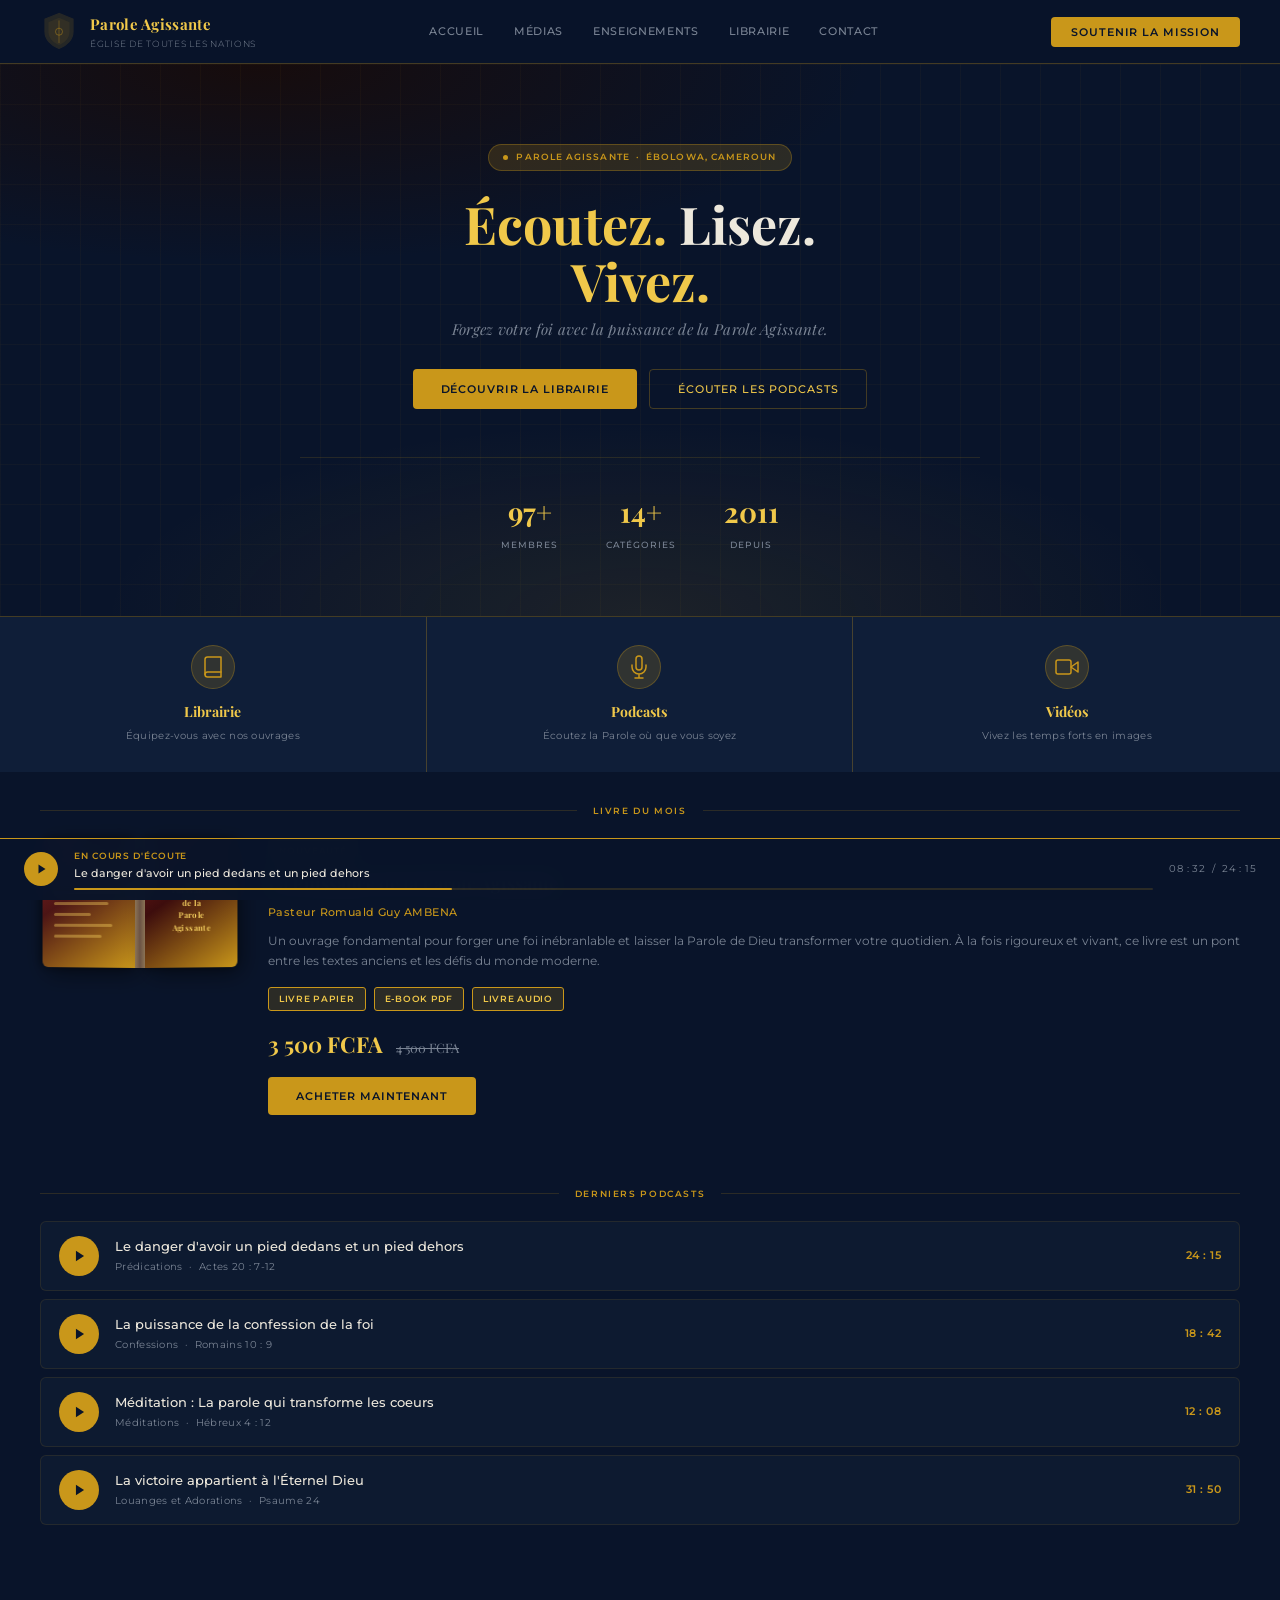
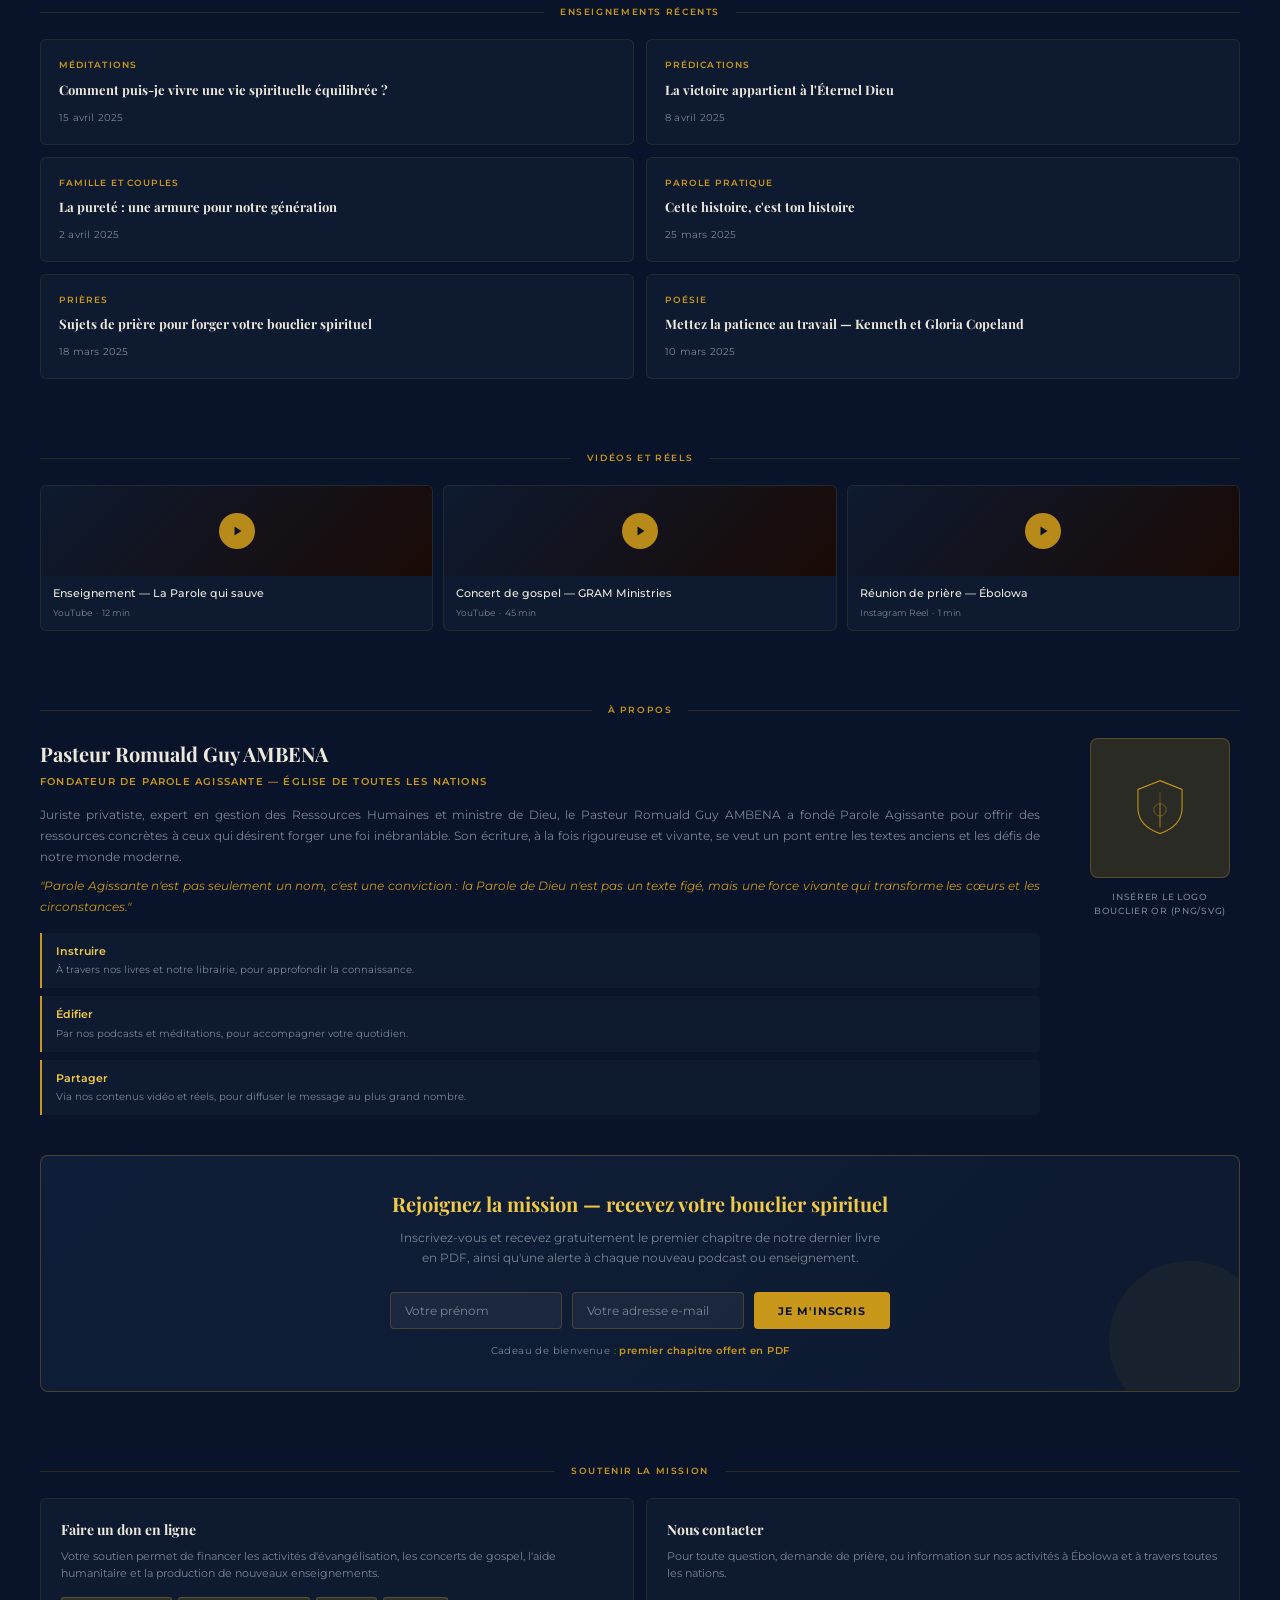
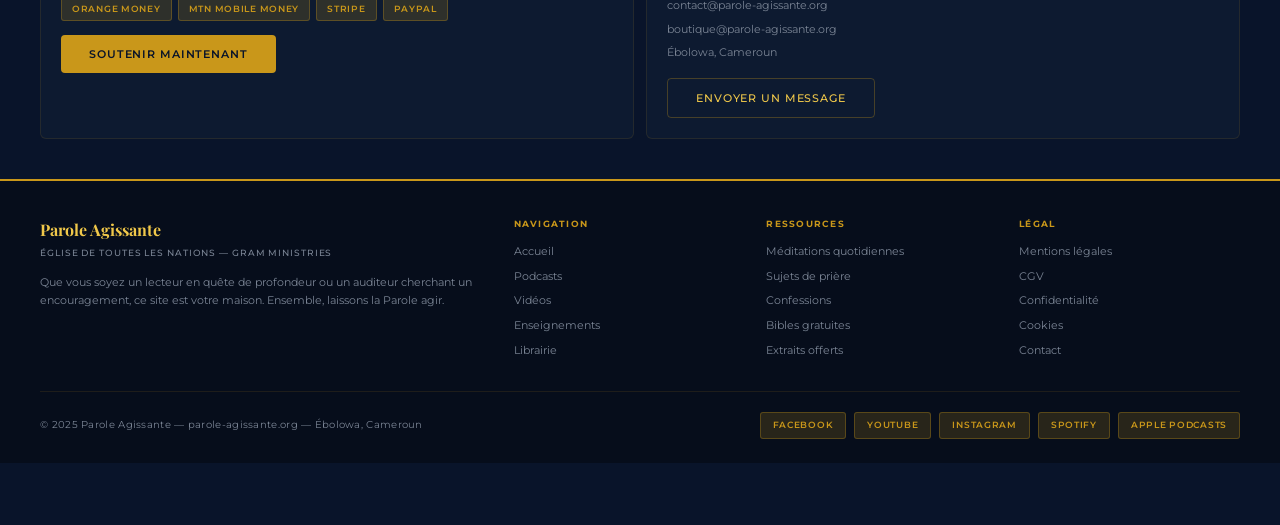
==== commit 3b751915: "update index and add style.css" ====
--- a/index.html
+++ b/index.html
@@ -5,1026 +5,8 @@
   <meta name="viewport" content="width=device-width, initial-scale=1.0" />
   <title>Parole Agissante — Église de Toutes les Nations</title>
   <link href="https://fonts.googleapis.com/css2?family=Playfair+Display:wght@400;500;700&family=Montserrat:wght@300;400;500;600&display=swap" rel="stylesheet" />
-  <style>
-    *, *::before, *::after { box-sizing: border-box; margin: 0; padding: 0; }
-
-    :root {
-      --gold:       #C9971A;
-      --gold-light: #F0C84A;
-      --gold-dim:   rgba(201,151,26,0.18);
-      --gold-border:rgba(201,151,26,0.30);
-      --navy:       #09142A;
-      --navy-mid:   #0F1E38;
-      --navy-card:  #0D1A30;
-      --cream:      #EDE8DC;
-      --muted:      #7A8494;
-      --text:       #D6CEBC;
-      --serif:      'Playfair Display', Georgia, serif;
-      --sans:       'Montserrat', sans-serif;
-    }
-
-    html { scroll-behavior: smooth; }
-
-    body {
-      font-family: var(--sans);
-      background: var(--navy);
-      color: var(--text);
-      font-size: 14px;
-      line-height: 1.6;
-    }
-
-    a { text-decoration: none; color: inherit; }
-    button { font-family: var(--sans); cursor: pointer; border: none; outline: none; }
-    input { font-family: var(--sans); outline: none; }
-
-    /* ─── SCROLLBAR ─────────────────────────────────────── */
-    ::-webkit-scrollbar { width: 5px; }
-    ::-webkit-scrollbar-track { background: var(--navy); }
-    ::-webkit-scrollbar-thumb { background: var(--gold); border-radius: 3px; }
-
-    /* ─── NAVIGATION ─────────────────────────────────────── */
-    .nav {
-      position: sticky;
-      top: 0;
-      z-index: 100;
-      background: rgba(9,20,42,0.96);
-      backdrop-filter: blur(12px);
-      border-bottom: 1px solid var(--gold-border);
-      padding: 0 40px;
-      display: flex;
-      align-items: center;
-      justify-content: space-between;
-      height: 64px;
-    }
-
-    .nav-logo {
-      display: flex;
-      align-items: center;
-      gap: 12px;
-    }
-
-    .nav-shield {
-      width: 38px;
-      height: 38px;
-      flex-shrink: 0;
-    }
-
-    .nav-logo-text {
-      font-family: var(--serif);
-      font-size: 15px;
-      font-weight: 700;
-      color: var(--gold-light);
-      letter-spacing: 0.02em;
-    }
-
-    .nav-logo-sub {
-      font-size: 9px;
-      font-weight: 300;
-      color: var(--muted);
-      letter-spacing: 0.08em;
-      text-transform: uppercase;
-      margin-top: 1px;
-    }
-
-    .nav-links {
-      display: flex;
-      gap: 6px;
-      align-items: center;
-    }
-
-    .nav-links a {
-      font-size: 11px;
-      font-weight: 500;
-      letter-spacing: 0.06em;
-      text-transform: uppercase;
-      color: var(--muted);
-      padding: 6px 12px;
-      border-radius: 4px;
-      transition: color 0.2s, background 0.2s;
-    }
-
-    .nav-links a:hover { color: var(--gold-light); background: var(--gold-dim); }
-
-    .nav-cta {
-      background: var(--gold);
-      color: var(--navy);
-      font-size: 11px;
-      font-weight: 600;
-      letter-spacing: 0.08em;
-      text-transform: uppercase;
-      padding: 8px 20px;
-      border-radius: 4px;
-      transition: background 0.2s;
-    }
-
-    .nav-cta:hover { background: var(--gold-light); }
-
-    /* ─── HERO ───────────────────────────────────────────── */
-    .hero {
-      position: relative;
-      overflow: hidden;
-      padding: 80px 40px 64px;
-      text-align: center;
-      border-bottom: 1px solid var(--gold-border);
-    }
-
-    .hero::before {
-      content: '';
-      position: absolute;
-      inset: 0;
-      background:
-        radial-gradient(ellipse 60% 50% at 50% 100%, rgba(201,151,26,0.10) 0%, transparent 70%),
-        radial-gradient(ellipse 80% 60% at 20% 0%, rgba(26,10,5,0.8) 0%, transparent 60%);
-      pointer-events: none;
-    }
-
-    /* subtle grid texture */
-    .hero::after {
-      content: '';
-      position: absolute;
-      inset: 0;
-      background-image:
-        linear-gradient(rgba(201,151,26,0.04) 1px, transparent 1px),
-        linear-gradient(90deg, rgba(201,151,26,0.04) 1px, transparent 1px);
-      background-size: 40px 40px;
-      pointer-events: none;
-    }
-
-    .hero-inner { position: relative; z-index: 1; max-width: 680px; margin: 0 auto; }
-
-    .hero-badge {
-      display: inline-flex;
-      align-items: center;
-      gap: 8px;
-      background: var(--gold-dim);
-      border: 1px solid var(--gold-border);
-      color: var(--gold);
-      font-size: 9px;
-      font-weight: 600;
-      letter-spacing: 0.12em;
-      text-transform: uppercase;
-      padding: 5px 14px;
-      border-radius: 20px;
-      margin-bottom: 24px;
-    }
-
-    .hero-badge-dot {
-      width: 5px; height: 5px;
-      border-radius: 50%;
-      background: var(--gold);
-      animation: pulse-dot 2s ease-in-out infinite;
-    }
-
-    @keyframes pulse-dot {
-      0%, 100% { opacity: 1; transform: scale(1); }
-      50% { opacity: 0.5; transform: scale(0.7); }
-    }
-
-    .hero h1 {
-      font-family: var(--serif);
-      font-size: 52px;
-      font-weight: 700;
-      line-height: 1.1;
-      color: var(--cream);
-      margin-bottom: 8px;
-    }
-
-    .hero h1 .gold { color: var(--gold-light); }
-
-    .hero-slogan {
-      font-family: var(--serif);
-      font-size: 15px;
-      font-style: italic;
-      color: var(--muted);
-      margin-bottom: 28px;
-      letter-spacing: 0.02em;
-    }
-
-    .hero-btns {
-      display: flex;
-      gap: 12px;
-      justify-content: center;
-      flex-wrap: wrap;
-      margin-bottom: 48px;
-    }
-
-    .btn-primary {
-      background: var(--gold);
-      color: var(--navy);
-      font-size: 11px;
-      font-weight: 600;
-      letter-spacing: 0.08em;
-      text-transform: uppercase;
-      padding: 12px 28px;
-      border-radius: 4px;
-      transition: background 0.2s, transform 0.15s;
-    }
-
-    .btn-primary:hover { background: var(--gold-light); transform: translateY(-1px); }
-
-    .btn-outline {
-      background: transparent;
-      border: 1px solid var(--gold-border);
-      color: var(--gold-light);
-      font-size: 11px;
-      font-weight: 500;
-      letter-spacing: 0.08em;
-      text-transform: uppercase;
-      padding: 12px 28px;
-      border-radius: 4px;
-      transition: background 0.2s, border-color 0.2s;
-    }
-
-    .btn-outline:hover { background: var(--gold-dim); border-color: var(--gold); }
-
-    .hero-stats {
-      display: flex;
-      justify-content: center;
-      gap: 48px;
-      padding-top: 32px;
-      border-top: 1px solid rgba(201,151,26,0.15);
-    }
-
-    .stat-val {
-      font-family: var(--serif);
-      font-size: 28px;
-      font-weight: 700;
-      color: var(--gold-light);
-    }
-
-    .stat-lbl {
-      font-size: 9px;
-      font-weight: 500;
-      letter-spacing: 0.1em;
-      text-transform: uppercase;
-      color: var(--muted);
-      margin-top: 3px;
-    }
-
-    /* ─── QUICK ACCESS ────────────────────────────────────── */
-    .quick {
-      display: grid;
-      grid-template-columns: repeat(3, 1fr);
-    }
-
-    .quick-item {
-      padding: 28px 20px;
-      text-align: center;
-      border-right: 1px solid var(--gold-border);
-      background: var(--navy-mid);
-      cursor: pointer;
-      transition: background 0.2s;
-      position: relative;
-      overflow: hidden;
-    }
-
-    .quick-item:last-child { border-right: none; }
-    .quick-item:hover { background: #11224A; }
-
-    .quick-item::after {
-      content: '';
-      position: absolute;
-      bottom: 0; left: 0; right: 0;
-      height: 2px;
-      background: var(--gold);
-      transform: scaleX(0);
-      transition: transform 0.25s;
-    }
-
-    .quick-item:hover::after { transform: scaleX(1); }
-
-    .quick-icon {
-      width: 44px; height: 44px;
-      border-radius: 50%;
-      background: var(--gold-dim);
-      border: 1px solid var(--gold-border);
-      display: flex; align-items: center; justify-content: center;
-      margin: 0 auto 12px;
-    }
-
-    .quick-icon svg { width: 20px; height: 20px; stroke: var(--gold); fill: none; stroke-width: 1.5; stroke-linecap: round; stroke-linejoin: round; }
-
-    .quick-title {
-      font-family: var(--serif);
-      font-size: 14px;
-      font-weight: 700;
-      color: var(--gold-light);
-      margin-bottom: 4px;
-    }
-
-    .quick-sub {
-      font-size: 10px;
-      font-weight: 400;
-      color: var(--muted);
-      letter-spacing: 0.03em;
-    }
-
-    /* ─── SECTION DIVIDER ─────────────────────────────────── */
-    .sec-divider {
-      display: flex;
-      align-items: center;
-      gap: 16px;
-      padding: 32px 40px 20px;
-    }
-
-    .sec-line { flex: 1; height: 1px; background: rgba(201,151,26,0.18); }
-
-    .sec-title {
-      font-size: 9px;
-      font-weight: 600;
-      letter-spacing: 0.18em;
-      text-transform: uppercase;
-      color: var(--gold);
-    }
-
-    /* ─── LIVRE DU MOIS ───────────────────────────────────── */
-    .livre-section {
-      padding: 0 40px 40px;
-      display: flex;
-      gap: 28px;
-      align-items: flex-start;
-    }
-
-    .livre-cover {
-      width: 110px;
-      height: 154px;
-      flex-shrink: 0;
-      border-radius: 4px 8px 8px 4px;
-      background: linear-gradient(145deg, #7A1A1A 0%, #3D0D0D 40%, #C9971A 100%);
-      position: relative;
-      overflow: hidden;
-      box-shadow: 4px 6px 24px rgba(0,0,0,0.5), -2px 0 8px rgba(0,0,0,0.4);
-    }
-
-    .livre-spine {
-      position: absolute;
-      left: 0; top: 0; bottom: 0;
-      width: 10px;
-      background: rgba(0,0,0,0.35);
-      border-right: 1px solid rgba(255,255,255,0.06);
-    }
-
-    .livre-cover-inner {
-      position: absolute;
-      inset: 0;
-      display: flex;
-      align-items: center;
-      justify-content: center;
-      padding: 14px 14px 14px 22px;
-    }
-
-    .livre-cover-title {
-      font-family: var(--serif);
-      font-size: 9px;
-      font-weight: 700;
-      color: #F5D060;
-      text-align: center;
-      line-height: 1.5;
-      letter-spacing: 0.04em;
-      text-transform: uppercase;
-    }
-
-    .livre-info { flex: 1; }
-
-    .livre-badge {
-      display: inline-block;
-      background: var(--gold-dim);
-      border: 1px solid var(--gold-border);
-      color: var(--gold);
-      font-size: 9px;
-      font-weight: 600;
-      letter-spacing: 0.1em;
-      text-transform: uppercase;
-      padding: 3px 10px;
-      border-radius: 3px;
-      margin-bottom: 10px;
-    }
-
-    .livre-title {
-      font-family: var(--serif);
-      font-size: 18px;
-      font-weight: 700;
-      color: var(--cream);
-      line-height: 1.3;
-      margin-bottom: 8px;
-    }
-
-    .livre-auteur {
-      font-size: 11px;
-      color: var(--gold);
-      font-weight: 500;
-      margin-bottom: 10px;
-      letter-spacing: 0.04em;
-    }
-
-    .livre-desc {
-      font-size: 12px;
-      color: var(--muted);
-      line-height: 1.65;
-      margin-bottom: 16px;
-    }
-
-    .livre-formats {
-      display: flex;
-      gap: 8px;
-      margin-bottom: 16px;
-    }
-
-    .format-tag {
-      font-size: 9px;
-      font-weight: 600;
-      letter-spacing: 0.08em;
-      text-transform: uppercase;
-      padding: 4px 10px;
-      border-radius: 3px;
-      border: 1px solid var(--gold-border);
-      color: var(--muted);
-    }
-
-    .format-tag.active {
-      background: var(--gold-dim);
-      color: var(--gold-light);
-      border-color: var(--gold);
-    }
-
-    .livre-price {
-      font-family: var(--serif);
-      font-size: 22px;
-      font-weight: 700;
-      color: var(--gold-light);
-      margin-bottom: 14px;
-    }
-
-    .livre-price .old {
-      font-size: 13px;
-      font-weight: 400;
-      color: var(--muted);
-      text-decoration: line-through;
-      margin-left: 8px;
-    }
-
-    /* ─── PODCASTS ────────────────────────────────────────── */
-    .pods-section { padding: 0 40px 40px; }
-
-    .pod-item {
-      background: var(--navy-card);
-      border: 1px solid rgba(201,151,26,0.12);
-      border-radius: 6px;
-      padding: 14px 18px;
-      display: flex;
-      align-items: center;
-      gap: 16px;
-      margin-bottom: 8px;
-      cursor: pointer;
-      transition: border-color 0.2s, background 0.2s;
-    }
-
-    .pod-item:hover {
-      border-color: rgba(201,151,26,0.4);
-      background: #0F1E38;
-    }
-
-    .pod-play {
-      width: 40px; height: 40px;
-      border-radius: 50%;
-      background: var(--gold);
-      display: flex; align-items: center; justify-content: center;
-      flex-shrink: 0;
-      transition: background 0.2s, transform 0.15s;
-    }
-
-    .pod-item:hover .pod-play { background: var(--gold-light); transform: scale(1.05); }
-
-    .pod-play svg { width: 14px; height: 14px; fill: var(--navy); margin-left: 2px; }
-
-    .pod-info { flex: 1; }
-
-    .pod-title {
-      font-size: 13px;
-      font-weight: 500;
-      color: var(--cream);
-      margin-bottom: 4px;
-      line-height: 1.4;
-    }
-
-    .pod-meta {
-      font-size: 10px;
-      font-weight: 400;
-      color: var(--muted);
-      letter-spacing: 0.03em;
-    }
-
-    .pod-dur {
-      font-size: 11px;
-      font-weight: 600;
-      color: var(--gold);
-      letter-spacing: 0.04em;
-      flex-shrink: 0;
-    }
-
-    /* ─── BLOG GRID ───────────────────────────────────────── */
-    .blog-section { padding: 0 40px 40px; }
-
-    .blog-grid {
-      display: grid;
-      grid-template-columns: repeat(2, 1fr);
-      gap: 12px;
-    }
-
-    .blog-card {
-      background: var(--navy-card);
-      border: 1px solid rgba(201,151,26,0.12);
-      border-radius: 6px;
-      padding: 18px;
-      cursor: pointer;
-      transition: border-color 0.2s, background 0.2s;
-      position: relative;
-      overflow: hidden;
-    }
-
-    .blog-card::before {
-      content: '';
-      position: absolute;
-      top: 0; left: 0; right: 0;
-      height: 2px;
-      background: linear-gradient(90deg, var(--gold), transparent);
-      opacity: 0;
-      transition: opacity 0.2s;
-    }
-
-    .blog-card:hover { border-color: rgba(201,151,26,0.35); background: #0F1E38; }
-    .blog-card:hover::before { opacity: 1; }
-
-    .blog-cat {
-      font-size: 9px;
-      font-weight: 600;
-      letter-spacing: 0.12em;
-      text-transform: uppercase;
-      color: var(--gold);
-      margin-bottom: 8px;
-    }
-
-    .blog-title {
-      font-family: var(--serif);
-      font-size: 13px;
-      font-weight: 700;
-      color: var(--cream);
-      line-height: 1.45;
-      margin-bottom: 10px;
-    }
-
-    .blog-date {
-      font-size: 10px;
-      color: var(--muted);
-      letter-spacing: 0.02em;
-    }
-
-    /* ─── VIDEO SECTION ───────────────────────────────────── */
-    .video-section { padding: 0 40px 40px; }
-
-    .video-grid {
-      display: grid;
-      grid-template-columns: repeat(3, 1fr);
-      gap: 10px;
-    }
-
-    .video-card {
-      background: var(--navy-card);
-      border: 1px solid rgba(201,151,26,0.12);
-      border-radius: 6px;
-      overflow: hidden;
-      cursor: pointer;
-      transition: border-color 0.2s;
-    }
-
-    .video-card:hover { border-color: rgba(201,151,26,0.4); }
-
-    .video-thumb {
-      height: 90px;
-      background: linear-gradient(135deg, #0D1A30, #1A0A05);
-      display: flex;
-      align-items: center;
-      justify-content: center;
-      position: relative;
-    }
-
-    .video-play-btn {
-      width: 36px; height: 36px;
-      border-radius: 50%;
-      background: rgba(201,151,26,0.9);
-      display: flex;
-      align-items: center;
-      justify-content: center;
-    }
-
-    .video-play-btn svg { width: 12px; height: 12px; fill: var(--navy); margin-left: 2px; }
-
-    .video-info { padding: 10px 12px; }
-
-    .video-title {
-      font-size: 11px;
-      font-weight: 500;
-      color: var(--cream);
-      line-height: 1.4;
-      margin-bottom: 4px;
-    }
-
-    .video-meta { font-size: 9px; color: var(--muted); }
-
-    /* ─── ABOUT ───────────────────────────────────────────── */
-    .about-section {
-      padding: 0 40px 40px;
-      display: flex;
-      gap: 40px;
-      align-items: flex-start;
-    }
-
-    .about-text { flex: 1; }
-
-    .about-name {
-      font-family: var(--serif);
-      font-size: 20px;
-      font-weight: 700;
-      color: var(--cream);
-      margin-bottom: 4px;
-    }
-
-    .about-role {
-      font-size: 10px;
-      font-weight: 600;
-      letter-spacing: 0.12em;
-      text-transform: uppercase;
-      color: var(--gold);
-      margin-bottom: 14px;
-    }
-
-    .about-desc {
-      font-size: 12px;
-      color: var(--muted);
-      line-height: 1.75;
-      margin-bottom: 16px;
-    }
-
-    .about-pillars {
-      display: flex;
-      flex-direction: column;
-      gap: 8px;
-    }
-
-    .pillar {
-      display: flex;
-      align-items: flex-start;
-      gap: 12px;
-      padding: 10px 14px;
-      background: var(--navy-card);
-      border-left: 2px solid var(--gold);
-      border-radius: 0 4px 4px 0;
-    }
-
-    .pillar-title {
-      font-size: 11px;
-      font-weight: 600;
-      color: var(--gold-light);
-      margin-bottom: 2px;
-    }
-
-    .pillar-desc { font-size: 10px; color: var(--muted); }
-
-    .about-shield {
-      width: 160px;
-      flex-shrink: 0;
-      display: flex;
-      flex-direction: column;
-      align-items: center;
-      gap: 12px;
-    }
-
-    .shield-placeholder {
-      width: 140px; height: 140px;
-      background: var(--gold-dim);
-      border: 1px solid var(--gold-border);
-      border-radius: 8px;
-      display: flex;
-      align-items: center;
-      justify-content: center;
-    }
-
-    .shield-placeholder svg { width: 60px; height: 60px; stroke: var(--gold); fill: none; stroke-width: 1; }
-
-    .shield-caption {
-      font-size: 9px;
-      font-weight: 500;
-      letter-spacing: 0.08em;
-      text-transform: uppercase;
-      color: var(--muted);
-      text-align: center;
-    }
-
-    /* ─── NEWSLETTER ──────────────────────────────────────── */
-    .newsletter {
-      margin: 0 40px 40px;
-      background: linear-gradient(135deg, var(--navy-mid) 0%, #0D1A30 100%);
-      border: 1px solid var(--gold-border);
-      border-radius: 8px;
-      padding: 32px 36px;
-      text-align: center;
-      position: relative;
-      overflow: hidden;
-    }
-
-    .newsletter::before {
-      content: '';
-      position: absolute;
-      bottom: -30px; right: -30px;
-      width: 160px; height: 160px;
-      border-radius: 50%;
-      background: rgba(201,151,26,0.06);
-      pointer-events: none;
-    }
-
-    .nl-title {
-      font-family: var(--serif);
-      font-size: 20px;
-      font-weight: 700;
-      color: var(--gold-light);
-      margin-bottom: 8px;
-    }
-
-    .nl-sub {
-      font-size: 12px;
-      color: var(--muted);
-      margin-bottom: 24px;
-      line-height: 1.65;
-      max-width: 480px;
-      margin-left: auto;
-      margin-right: auto;
-    }
-
-    .nl-form {
-      display: flex;
-      gap: 10px;
-      max-width: 500px;
-      margin: 0 auto;
-      flex-wrap: wrap;
-      justify-content: center;
-    }
-
-    .nl-input {
-      background: rgba(255,255,255,0.05);
-      border: 1px solid rgba(201,151,26,0.25);
-      border-radius: 4px;
-      padding: 10px 14px;
-      color: var(--cream);
-      font-size: 12px;
-      flex: 1;
-      min-width: 150px;
-      transition: border-color 0.2s;
-    }
-
-    .nl-input:focus { border-color: var(--gold); }
-    .nl-input::placeholder { color: var(--muted); }
-
-    .nl-btn {
-      background: var(--gold);
-      color: var(--navy);
-      font-size: 11px;
-      font-weight: 700;
-      letter-spacing: 0.08em;
-      text-transform: uppercase;
-      padding: 10px 24px;
-      border-radius: 4px;
-      transition: background 0.2s;
-    }
-
-    .nl-btn:hover { background: var(--gold-light); }
-
-    .nl-gift {
-      margin-top: 14px;
-      font-size: 10px;
-      color: var(--muted);
-      letter-spacing: 0.04em;
-    }
-
-    .nl-gift strong { color: var(--gold); font-weight: 600; }
-
-    /* ─── DONS ────────────────────────────────────────────── */
-    .dons-section {
-      padding: 0 40px 40px;
-      display: grid;
-      grid-template-columns: 1fr 1fr;
-      gap: 12px;
-    }
-
-    .don-card {
-      background: var(--navy-card);
-      border: 1px solid rgba(201,151,26,0.12);
-      border-radius: 6px;
-      padding: 20px;
-    }
-
-    .don-title {
-      font-family: var(--serif);
-      font-size: 14px;
-      font-weight: 700;
-      color: var(--cream);
-      margin-bottom: 6px;
-    }
-
-    .don-desc { font-size: 11px; color: var(--muted); line-height: 1.6; margin-bottom: 14px; }
-
-    .don-methods { display: flex; gap: 6px; flex-wrap: wrap; margin-bottom: 14px; }
-
-    .don-method {
-      font-size: 9px;
-      font-weight: 600;
-      letter-spacing: 0.08em;
-      text-transform: uppercase;
-      padding: 4px 10px;
-      border-radius: 3px;
-      background: var(--gold-dim);
-      border: 1px solid var(--gold-border);
-      color: var(--gold);
-    }
-
-    /* ─── FOOTER ─────────────────────────────────────────── */
-    .footer {
-      background: #060D1B;
-      border-top: 2px solid var(--gold);
-      padding: 36px 40px 24px;
-    }
-
-    .footer-top {
-      display: grid;
-      grid-template-columns: 2fr 1fr 1fr 1fr;
-      gap: 32px;
-      margin-bottom: 32px;
-    }
-
-    .footer-brand-name {
-      font-family: var(--serif);
-      font-size: 16px;
-      font-weight: 700;
-      color: var(--gold-light);
-      margin-bottom: 4px;
-    }
-
-    .footer-brand-sub {
-      font-size: 9px;
-      font-weight: 500;
-      letter-spacing: 0.1em;
-      text-transform: uppercase;
-      color: var(--muted);
-      margin-bottom: 12px;
-    }
-
-    .footer-brand-desc {
-      font-size: 11px;
-      color: var(--muted);
-      line-height: 1.65;
-    }
-
-    .footer-col-title {
-      font-size: 9px;
-      font-weight: 700;
-      letter-spacing: 0.14em;
-      text-transform: uppercase;
-      color: var(--gold);
-      margin-bottom: 12px;
-    }
-
-    .footer-links-list { display: flex; flex-direction: column; gap: 7px; }
-
-    .footer-links-list a {
-      font-size: 11px;
-      color: var(--muted);
-      transition: color 0.2s;
-    }
-
-    .footer-links-list a:hover { color: var(--gold-light); }
-
-    .footer-bottom {
-      padding-top: 20px;
-      border-top: 1px solid rgba(201,151,26,0.12);
-      display: flex;
-      align-items: center;
-      justify-content: space-between;
-      flex-wrap: wrap;
-      gap: 10px;
-    }
-
-    .footer-copy {
-      font-size: 10px;
-      color: var(--muted);
-      letter-spacing: 0.03em;
-    }
-
-    .footer-socials { display: flex; gap: 8px; }
-
-    .social-btn {
-      font-size: 9px;
-      font-weight: 600;
-      letter-spacing: 0.08em;
-      text-transform: uppercase;
-      padding: 5px 12px;
-      border-radius: 3px;
-      background: var(--gold-dim);
-      border: 1px solid var(--gold-border);
-      color: var(--gold);
-      cursor: pointer;
-      transition: background 0.2s, color 0.2s;
-    }
-
-    .social-btn:hover { background: var(--gold); color: var(--navy); }
-
-    /* ─── FLOATING PLAYER ─────────────────────────────────── */
-    .player {
-      position: sticky;
-      bottom: 0;
-      z-index: 90;
-      background: rgba(9,20,42,0.97);
-      backdrop-filter: blur(12px);
-      border-top: 1px solid var(--gold);
-      padding: 10px 24px;
-      display: flex;
-      align-items: center;
-      gap: 16px;
-    }
-
-    .player-btn {
-      width: 34px; height: 34px;
-      border-radius: 50%;
-      background: var(--gold);
-      display: flex; align-items: center; justify-content: center;
-      cursor: pointer;
-      flex-shrink: 0;
-      transition: background 0.2s;
-    }
-
-    .player-btn:hover { background: var(--gold-light); }
-    .player-btn svg { width: 12px; height: 12px; fill: var(--navy); margin-left: 2px; }
-
-    .player-info { flex: 1; }
-
-    .player-label {
-      font-size: 9px;
-      font-weight: 600;
-      letter-spacing: 0.1em;
-      text-transform: uppercase;
-      color: var(--gold);
-      margin-bottom: 2px;
-    }
-
-    .player-title {
-      font-size: 11px;
-      font-weight: 500;
-      color: var(--cream);
-    }
-
-    .player-progress {
-      height: 2px;
-      background: rgba(201,151,26,0.18);
-      border-radius: 1px;
-      margin-top: 5px;
-      position: relative;
-      cursor: pointer;
-    }
-
-    .player-bar {
-      height: 100%;
-      width: 35%;
-      background: var(--gold);
-      border-radius: 1px;
-      transition: width 0.1s;
-    }
-
-    .player-controls { display: flex; gap: 6px; align-items: center; }
-
-    .player-time {
-      font-size: 10px;
-      color: var(--muted);
-      letter-spacing: 0.04em;
-    }
-
-    /* ─── RESPONSIVE ──────────────────────────────────────── */
-    @media (max-width: 768px) {
-      .nav { padding: 0 16px; }
-      .nav-links { display: none; }
-      .hero { padding: 48px 20px 40px; }
-      .hero h1 { font-size: 34px; }
-      .hero-stats { gap: 24px; }
-      .quick { grid-template-columns: repeat(3, 1fr); }
-      .quick-item { padding: 18px 10px; }
-      .sec-divider, .livre-section, .pods-section, .blog-section, .video-section, .about-section, .dons-section { padding-left: 20px; padding-right: 20px; }
-      .newsletter { margin: 0 20px 32px; padding: 24px 20px; }
-      .blog-grid { grid-template-columns: 1fr; }
-      .video-grid { grid-template-columns: repeat(2, 1fr); }
-      .about-section { flex-direction: column; }
-      .about-shield { width: 100%; flex-direction: row; align-items: center; gap: 16px; }
-      .dons-section { grid-template-columns: 1fr; }
-      .footer-top { grid-template-columns: 1fr 1fr; gap: 20px; }
-      .footer { padding: 28px 20px 20px; }
-    }
-  </style>
+<link rel="stylesheet" href="style.css">
+
 </head>
 <body>
 
@@ -1116,9 +98,18 @@
 
   <div class="livre-section">
     <div class="livre-cover">
-      <div class="livre-spine"></div>
-      <div class="livre-cover-inner">
-        <div class="livre-cover-title">La Puissance de la Parole Agissante</div>
+      <!-- Page de gauche -->
+      <div class="livre-page gauche">
+        <div class="livre-lignes">
+          <span></span><span></span><span></span><span></span>
+          <span></span><span></span><span></span><span></span>
+        </div>
+      </div>
+      <!-- Reliure centrale -->
+      <div class="livre-rel"></div>
+      <!-- Page de droite -->
+      <div class="livre-page droite">
+        <div class="livre-titre">La Puissance<br>de la Parole<br>Agissante</div>
       </div>
     </div>
     <div class="livre-info">
@@ -1128,8 +119,8 @@
       <div class="livre-desc">Un ouvrage fondamental pour forger une foi inébranlable et laisser la Parole de Dieu transformer votre quotidien. À la fois rigoureux et vivant, ce livre est un pont entre les textes anciens et les défis du monde moderne.</div>
       <div class="livre-formats">
         <div class="format-tag active">Livre papier</div>
-        <div class="format-tag">E-book PDF</div>
-        <div class="format-tag">Livre audio</div>
+        <div class="format-tag active">E-book PDF</div>
+        <div class="format-tag active">Livre audio</div>
       </div>
       <div class="livre-price">3 500 FCFA <span class="old">4 500 FCFA</span></div>
       <button class="btn-primary">Acheter maintenant</button>
--- a/style.css
+++ b/style.css
@@ -0,0 +1,1059 @@
+    *, *::before, *::after { box-sizing: border-box; margin: 0; padding: 0; }
+
+    :root {
+      --gold:       #C9971A;
+      --gold-light: #F0C84A;
+      --gold-dim:   rgba(201,151,26,0.18);
+      --gold-border:rgba(201,151,26,0.30);
+      --navy:       #09142A;
+      --navy-mid:   #0F1E38;
+      --navy-card:  #0D1A30;
+      --cream:      #EDE8DC;
+      --muted:      #7A8494;
+      --text:       #D6CEBC;
+      --serif:      'Playfair Display', Georgia, serif;
+      --sans:       'Montserrat', sans-serif;
+    }
+
+    html { scroll-behavior: smooth; }
+
+    body {
+      font-family: var(--sans);
+      background: var(--navy);
+      color: var(--text);
+      font-size: 14px;
+      line-height: 1.6;
+    }
+
+    a { text-decoration: none; color: inherit; }
+    button { font-family: var(--sans); cursor: pointer; border: none; outline: none; }
+    input { font-family: var(--sans); outline: none; }
+
+    /* ─── SCROLLBAR ─────────────────────────────────────── */
+    ::-webkit-scrollbar { width: 5px; }
+    ::-webkit-scrollbar-track { background: var(--navy); }
+    ::-webkit-scrollbar-thumb { background: var(--gold); border-radius: 3px; }
+
+    /* ─── NAVIGATION ─────────────────────────────────────── */
+    .nav {
+      position: sticky;
+      top: 0;
+      z-index: 100;
+      background: rgba(9,20,42,0.96);
+      backdrop-filter: blur(12px);
+      border-bottom: 1px solid var(--gold-border);
+      padding: 0 40px;
+      display: flex;
+      align-items: center;
+      justify-content: space-between;
+      height: 64px;
+    }
+
+    .nav-logo {
+      display: flex;
+      align-items: center;
+      gap: 12px;
+    }
+
+    .nav-shield {
+      width: 38px;
+      height: 38px;
+      flex-shrink: 0;
+    }
+
+    .nav-logo-text {
+      font-family: var(--serif);
+      font-size: 15px;
+      font-weight: 700;
+      color: var(--gold-light);
+      letter-spacing: 0.02em;
+    }
+
+    .nav-logo-sub {
+      font-size: 9px;
+      font-weight: 300;
+      color: var(--muted);
+      letter-spacing: 0.08em;
+      text-transform: uppercase;
+      margin-top: 1px;
+    }
+
+    .nav-links {
+      display: flex;
+      gap: 6px;
+      align-items: center;
+    }
+
+    .nav-links a {
+      font-size: 11px;
+      font-weight: 500;
+      letter-spacing: 0.06em;
+      text-transform: uppercase;
+      color: var(--muted);
+      padding: 6px 12px;
+      border-radius: 4px;
+      transition: color 0.2s, background 0.2s;
+    }
+
+    .nav-links a:hover { color: var(--gold-light); background: var(--gold-dim); }
+
+    .nav-cta {
+      background: var(--gold);
+      color: var(--navy);
+      font-size: 11px;
+      font-weight: 600;
+      letter-spacing: 0.08em;
+      text-transform: uppercase;
+      padding: 8px 20px;
+      border-radius: 4px;
+      transition: background 0.2s;
+    }
+
+    .nav-cta:hover { background: var(--gold-light); }
+
+    /* ─── HERO ───────────────────────────────────────────── */
+    .hero {
+      position: relative;
+      overflow: hidden;
+      padding: 80px 40px 64px;
+      text-align: center;
+      border-bottom: 1px solid var(--gold-border);
+    }
+
+    .hero::before {
+      content: '';
+      position: absolute;
+      inset: 0;
+      background:
+        radial-gradient(ellipse 60% 50% at 50% 100%, rgba(201,151,26,0.10) 0%, transparent 70%),
+        radial-gradient(ellipse 80% 60% at 20% 0%, rgba(26,10,5,0.8) 0%, transparent 60%);
+      pointer-events: none;
+    }
+
+    /* subtle grid texture */
+    .hero::after {
+      content: '';
+      position: absolute;
+      inset: 0;
+      background-image:
+        linear-gradient(rgba(201,151,26,0.04) 1px, transparent 1px),
+        linear-gradient(90deg, rgba(201,151,26,0.04) 1px, transparent 1px);
+      background-size: 40px 40px;
+      pointer-events: none;
+    }
+
+    .hero-inner { position: relative; z-index: 1; max-width: 680px; margin: 0 auto; }
+
+    .hero-badge {
+      display: inline-flex;
+      align-items: center;
+      gap: 8px;
+      background: var(--gold-dim);
+      border: 1px solid var(--gold-border);
+      color: var(--gold);
+      font-size: 9px;
+      font-weight: 600;
+      letter-spacing: 0.12em;
+      text-transform: uppercase;
+      padding: 5px 14px;
+      border-radius: 20px;
+      margin-bottom: 24px;
+    }
+
+    .hero-badge-dot {
+      width: 5px; height: 5px;
+      border-radius: 50%;
+      background: var(--gold);
+      animation: pulse-dot 2s ease-in-out infinite;
+    }
+
+    @keyframes pulse-dot {
+      0%, 100% { opacity: 1; transform: scale(1); }
+      50% { opacity: 0.5; transform: scale(0.7); }
+    }
+
+    .hero h1 {
+      font-family: var(--serif);
+      font-size: 52px;
+      font-weight: 700;
+      line-height: 1.1;
+      color: var(--cream);
+      margin-bottom: 8px;
+    }
+
+    .hero h1 .gold { color: var(--gold-light); }
+
+    .hero-slogan {
+      font-family: var(--serif);
+      font-size: 15px;
+      font-style: italic;
+      color: var(--muted);
+      margin-bottom: 28px;
+      letter-spacing: 0.02em;
+    }
+
+    .hero-btns {
+      display: flex;
+      gap: 12px;
+      justify-content: center;
+      flex-wrap: wrap;
+      margin-bottom: 48px;
+    }
+
+    .btn-primary {
+      background: var(--gold);
+      color: var(--navy);
+      font-size: 11px;
+      font-weight: 600;
+      letter-spacing: 0.08em;
+      text-transform: uppercase;
+      padding: 12px 28px;
+      border-radius: 4px;
+      transition: background 0.2s, transform 0.15s;
+    }
+
+    .btn-primary:hover { background: var(--gold-light); transform: translateY(-1px); }
+
+    .btn-outline {
+      background: transparent;
+      border: 1px solid var(--gold-border);
+      color: var(--gold-light);
+      font-size: 11px;
+      font-weight: 500;
+      letter-spacing: 0.08em;
+      text-transform: uppercase;
+      padding: 12px 28px;
+      border-radius: 4px;
+      transition: background 0.2s, border-color 0.2s;
+    }
+
+    .btn-outline:hover { background: var(--gold-dim); border-color: var(--gold); }
+
+    .hero-stats {
+      display: flex;
+      justify-content: center;
+      gap: 48px;
+      padding-top: 32px;
+      border-top: 1px solid rgba(201,151,26,0.15);
+    }
+
+    .stat-val {
+      font-family: var(--serif);
+      font-size: 28px;
+      font-weight: 700;
+      color: var(--gold-light);
+    }
+
+    .stat-lbl {
+      font-size: 9px;
+      font-weight: 500;
+      letter-spacing: 0.1em;
+      text-transform: uppercase;
+      color: var(--muted);
+      margin-top: 3px;
+    }
+
+    /* ─── QUICK ACCESS ────────────────────────────────────── */
+    .quick {
+      display: grid;
+      grid-template-columns: repeat(3, 1fr);
+    }
+
+    .quick-item {
+      padding: 28px 20px;
+      text-align: center;
+      border-right: 1px solid var(--gold-border);
+      background: var(--navy-mid);
+      cursor: pointer;
+      transition: background 0.2s;
+      position: relative;
+      overflow: hidden;
+    }
+
+    .quick-item:last-child { border-right: none; }
+    .quick-item:hover { background: #11224A; }
+
+    .quick-item::after {
+      content: '';
+      position: absolute;
+      bottom: 0; left: 0; right: 0;
+      height: 2px;
+      background: var(--gold);
+      transform: scaleX(0);
+      transition: transform 0.25s;
+    }
+
+    .quick-item:hover::after { transform: scaleX(1); }
+
+    .quick-icon {
+      width: 44px; height: 44px;
+      border-radius: 50%;
+      background: var(--gold-dim);
+      border: 1px solid var(--gold-border);
+      display: flex; align-items: center; justify-content: center;
+      margin: 0 auto 12px;
+    }
+
+    .quick-icon svg { width: 28px; height: 24px; stroke: var(--gold); fill: none; stroke-width: 1.5; stroke-linecap: round; stroke-linejoin: round; }
+
+    .quick-title {
+      font-family: var(--serif);
+      font-size: 14px;
+      font-weight: 700;
+      color: var(--gold-light);
+      margin-bottom: 4px;
+    }
+
+    .quick-sub {
+      font-size: 10px;
+      font-weight: 400;
+      color: var(--muted);
+      letter-spacing: 0.03em;
+    }
+
+    /* ─── SECTION DIVIDER ─────────────────────────────────── */
+    .sec-divider {
+      display: flex;
+      align-items: center;
+      gap: 16px;
+      padding: 32px 40px 20px;
+    }
+
+    .sec-line { flex: 1; height: 1px; background: rgba(201,151,26,0.18); }
+
+    .sec-title {
+      font-size: 9px;
+      font-weight: 600;
+      letter-spacing: 0.18em;
+      text-transform: uppercase;
+      color: var(--gold);
+    }
+
+    /* ─── LIVRE DU MOIS ───────────────────────────────────── */
+    .livre-section {
+      padding: 0 40px 40px;
+      display: flex;
+      gap: 28px;
+      align-items: flex-start;
+    }
+
+    .livre-cover {
+      width: 200px;
+      height: 140px;
+      flex-shrink: 0;
+      display: flex;
+      position: relative;
+      perspective: 800px;
+    }
+
+    .livre-page {
+      width: 95px;
+      height: 130px;
+      background: linear-gradient(145deg, #7A1A1A 0%, #3D0D0D 40%, #C9971A 100%);
+      position: relative;
+      box-shadow: 4px 6px 24px rgba(0,0,0,0.5), -2px 0 8px rgba(0,0,0,0.4);
+    }
+
+    .livre-page.gauche {
+      border-radius: 6px 0 0 6px;
+      transform: rotateY(-8deg);
+      transform-origin: right center;
+      background: linear-gradient(145deg, #8B2222 0%, #4D1515 40%, #C9971A 100%);
+    }
+
+    .livre-page.droite {
+      border-radius: 0 6px 6px 0;
+      transform: rotateY(8deg);
+      transform-origin: left center;
+      background: linear-gradient(145deg, #7A1A1A 0%, #3D0D0D 40%, #C9971A 100%);
+    }
+
+    .livre-rel {
+      width: 10px;
+      height: 130px;
+      background: linear-gradient(90deg, #8B7355 0%, #6B5344 50%, #8B7355 100%);
+      position: relative;
+      z-index: 2;
+    }
+
+    .livre-lignes {
+      position: absolute;
+      top: 20px;
+      left: 12px;
+      right: 8px;
+      display: flex;
+      flex-direction: column;
+      gap: 8px;
+    }
+
+    .livre-lignes span {
+      height: 3px;
+      background: rgba(245, 208, 96, 0.4);
+      border-radius: 2px;
+    }
+
+    .livre-lignes span:nth-child(1) { width: 70%; }
+    .livre-lignes span:nth-child(2) { width: 85%; }
+    .livre-lignes span:nth-child(3) { width: 60%; }
+    .livre-lignes span:nth-child(4) { width: 90%; }
+    .livre-lignes span:nth-child(5) { width: 75%; }
+    .livre-lignes span:nth-child(6) { width: 50%; }
+    .livre-lignes span:nth-child(7) { width: 80%; }
+    .livre-lignes span:nth-child(8) { width: 65%; }
+
+    .livre-titre {
+      position: absolute;
+      top: 50%;
+      left: 50%;
+      transform: translate(-50%, -50%);
+      font-family: var(--serif);
+      font-size: 8px;
+      font-weight: 700;
+      color: #F5D060;
+      text-align: center;
+      line-height: 1.6;
+      letter-spacing: 0.05em;
+    }
+
+    .livre-info { flex: 1; }
+
+    .livre-badge {
+      display: inline-block;
+      background: var(--gold-dim);
+      border: 1px solid var(--gold-border);
+      color: var(--gold);
+      font-size: 9px;
+      font-weight: 600;
+      letter-spacing: 0.1em;
+      text-transform: uppercase;
+      padding: 3px 10px;
+      border-radius: 3px;
+      margin-bottom: 10px;
+    }
+
+    .livre-title {
+      font-family: var(--serif);
+      font-size: 18px;
+      font-weight: 700;
+      color: var(--cream);
+      line-height: 1.3;
+      margin-bottom: 8px;
+    }
+
+    .livre-auteur {
+      font-size: 11px;
+      color: var(--gold);
+      font-weight: 500;
+      margin-bottom: 10px;
+      letter-spacing: 0.04em;
+    }
+
+    .livre-desc {
+      font-size: 12px;
+      color: var(--muted);
+      text-align: justify;
+      line-height: 1.65;
+      margin-bottom: 16px;
+    }
+
+    .livre-formats {
+      display: flex;
+      gap: 8px;
+      margin-bottom: 16px;
+    }
+
+    .format-tag {
+      font-size: 9px;
+      font-weight: 600;
+      letter-spacing: 0.08em;
+      text-transform: uppercase;
+      padding: 4px 10px;
+      border-radius: 3px;
+      border: 1px solid var(--gold-border);
+      color: var(--muted);
+    }
+
+    .format-tag.active {
+      background: var(--gold-dim);
+      color: var(--gold-light);
+      border-color: var(--gold);
+    }
+
+    .livre-price {
+      font-family: var(--serif);
+      font-size: 22px;
+      font-weight: 700;
+      color: var(--gold-light);
+      margin-bottom: 14px;
+    }
+
+    .livre-price .old {
+      font-size: 13px;
+      font-weight: 400;
+      color: var(--muted);
+      text-decoration: line-through;
+      margin-left: 8px;
+    }
+
+    /* ─── PODCASTS ────────────────────────────────────────── */
+    .pods-section { padding: 0 40px 40px; }
+
+    .pod-item {
+      background: var(--navy-card);
+      border: 1px solid rgba(201,151,26,0.12);
+      border-radius: 6px;
+      padding: 14px 18px;
+      display: flex;
+      align-items: center;
+      gap: 16px;
+      margin-bottom: 8px;
+      cursor: pointer;
+      transition: border-color 0.2s, background 0.2s;
+    }
+
+    .pod-item:hover {
+      border-color: rgba(201,151,26,0.4);
+      background: #0F1E38;
+    }
+
+    .pod-play {
+      width: 40px; height: 40px;
+      border-radius: 50%;
+      background: var(--gold);
+      display: flex; align-items: center; justify-content: center;
+      flex-shrink: 0;
+      transition: background 0.2s, transform 0.15s;
+    }
+
+    .pod-item:hover .pod-play { background: var(--gold-light); transform: scale(1.05); }
+
+    .pod-play svg { width: 14px; height: 14px; fill: var(--navy); margin-left: 2px; }
+
+    .pod-info { flex: 1; }
+
+    .pod-title {
+      font-size: 13px;
+      font-weight: 500;
+      color: var(--cream);
+      margin-bottom: 4px;
+      line-height: 1.4;
+    }
+
+    .pod-meta {
+      font-size: 10px;
+      font-weight: 400;
+      color: var(--muted);
+      letter-spacing: 0.03em;
+    }
+
+    .pod-dur {
+      font-size: 11px;
+      font-weight: 600;
+      color: var(--gold);
+      letter-spacing: 0.04em;
+      flex-shrink: 0;
+    }
+
+    /* ─── BLOG GRID ───────────────────────────────────────── */
+    .blog-section { padding: 0 40px 40px; }
+
+    .blog-grid {
+      display: grid;
+      grid-template-columns: repeat(2, 1fr);
+      gap: 12px;
+    }
+
+    .blog-card {
+      background: var(--navy-card);
+      border: 1px solid rgba(201,151,26,0.12);
+      border-radius: 6px;
+      padding: 18px;
+      cursor: pointer;
+      transition: border-color 0.2s, background 0.2s;
+      position: relative;
+      overflow: hidden;
+    }
+
+    .blog-card::before {
+      content: '';
+      position: absolute;
+      top: 0; left: 0; right: 0;
+      height: 2px;
+      background: linear-gradient(90deg, var(--gold), transparent);
+      opacity: 0;
+      transition: opacity 0.2s;
+    }
+
+    .blog-card:hover { border-color: rgba(201,151,26,0.35); background: #0F1E38; }
+    .blog-card:hover::before { opacity: 1; }
+
+    .blog-cat {
+      font-size: 9px;
+      font-weight: 600;
+      letter-spacing: 0.12em;
+      text-transform: uppercase;
+      color: var(--gold);
+      margin-bottom: 8px;
+    }
+
+    .blog-title {
+      font-family: var(--serif);
+      font-size: 13px;
+      font-weight: 700;
+      color: var(--cream);
+      line-height: 1.45;
+      margin-bottom: 10px;
+    }
+
+    .blog-date {
+      font-size: 10px;
+      color: var(--muted);
+      letter-spacing: 0.02em;
+    }
+
+    /* ─── VIDEO SECTION ───────────────────────────────────── */
+    .video-section { padding: 0 40px 40px; }
+
+    .video-grid {
+      display: grid;
+      grid-template-columns: repeat(3, 1fr);
+      gap: 10px;
+    }
+
+    .video-card {
+      background: var(--navy-card);
+      border: 1px solid rgba(201,151,26,0.12);
+      border-radius: 6px;
+      overflow: hidden;
+      cursor: pointer;
+      transition: border-color 0.2s;
+    }
+
+    .video-card:hover { border-color: rgba(201,151,26,0.4); }
+
+    .video-thumb {
+      height: 90px;
+      background: linear-gradient(135deg, #0D1A30, #1A0A05);
+      display: flex;
+      align-items: center;
+      justify-content: center;
+      position: relative;
+    }
+
+    .video-play-btn {
+      width: 36px; height: 36px;
+      border-radius: 50%;
+      background: rgba(201,151,26,0.9);
+      display: flex;
+      align-items: center;
+      justify-content: center;
+    }
+
+    .video-play-btn svg { width: 12px; height: 12px; fill: var(--navy); margin-left: 2px; }
+
+    .video-info { padding: 10px 12px; }
+
+    .video-title {
+      font-size: 11px;
+      font-weight: 500;
+      color: var(--cream);
+      line-height: 1.4;
+      margin-bottom: 4px;
+    }
+
+    .video-meta { font-size: 9px; color: var(--muted); }
+
+    /* ─── ABOUT ───────────────────────────────────────────── */
+    .about-section {
+      padding: 0 40px 40px;
+      display: flex;
+      gap: 40px;
+      align-items: flex-start;
+    }
+
+    .about-text { flex: 1; }
+
+    .about-name {
+      font-family: var(--serif);
+      font-size: 20px;
+      font-weight: 700;
+      color: var(--cream);
+      margin-bottom: 4px;
+    }
+
+    .about-role {
+      font-size: 10px;
+      font-weight: 600;
+      letter-spacing: 0.12em;
+      text-transform: uppercase;
+      color: var(--gold);
+      margin-bottom: 14px;
+    }
+
+    .about-desc {
+      font-size: 12px;
+      text-align: justify;
+      color: var(--muted);
+      line-height: 1.75;
+      margin-bottom: 16px;
+    }
+
+    .about-pillars {
+      display: flex;
+      flex-direction: column;
+      gap: 8px;
+    }
+
+    .pillar {
+      display: flex;
+      align-items: flex-start;
+      gap: 12px;
+      padding: 10px 14px;
+      background: var(--navy-card);
+      border-left: 2px solid var(--gold);
+      border-radius: 0 4px 4px 0;
+    }
+
+    .pillar-title {
+      font-size: 11px;
+      font-weight: 600;
+      color: var(--gold-light);
+      margin-bottom: 2px;
+    }
+
+    .pillar-desc { font-size: 10px; color: var(--muted); }
+
+    .about-shield {
+      width: 160px;
+      flex-shrink: 0;
+      display: flex;
+      flex-direction: column;
+      align-items: center;
+      gap: 12px;
+    }
+
+    .shield-placeholder {
+      width: 140px; height: 140px;
+      background: var(--gold-dim);
+      border: 1px solid var(--gold-border);
+      border-radius: 8px;
+      display: flex;
+      align-items: center;
+      justify-content: center;
+    }
+
+    .shield-placeholder svg { width: 60px; height: 60px; stroke: var(--gold); fill: none; stroke-width: 1; }
+
+    .shield-caption {
+      font-size: 9px;
+      font-weight: 500;
+      letter-spacing: 0.08em;
+      text-transform: uppercase;
+      color: var(--muted);
+      text-align: center;
+    }
+
+    /* ─── NEWSLETTER ──────────────────────────────────────── */
+    .newsletter {
+      margin: 0 40px 40px;
+      background: linear-gradient(135deg, var(--navy-mid) 0%, #0D1A30 100%);
+      border: 1px solid var(--gold-border);
+      border-radius: 8px;
+      padding: 32px 36px;
+      text-align: center;
+      position: relative;
+      overflow: hidden;
+    }
+
+    .newsletter::before {
+      content: '';
+      position: absolute;
+      bottom: -30px; right: -30px;
+      width: 160px; height: 160px;
+      border-radius: 50%;
+      background: rgba(201,151,26,0.06);
+      pointer-events: none;
+    }
+
+    .nl-title {
+      font-family: var(--serif);
+      font-size: 20px;
+      font-weight: 700;
+      color: var(--gold-light);
+      margin-bottom: 8px;
+    }
+
+    .nl-sub {
+      font-size: 12px;
+      color: var(--muted);
+      margin-bottom: 24px;
+      line-height: 1.65;
+      max-width: 480px;
+      margin-left: auto;
+      margin-right: auto;
+    }
+
+    .nl-form {
+      display: flex;
+      gap: 10px;
+      max-width: 500px;
+      margin: 0 auto;
+      flex-wrap: wrap;
+      justify-content: center;
+    }
+
+    .nl-input {
+      background: rgba(255,255,255,0.05);
+      border: 1px solid rgba(201,151,26,0.25);
+      border-radius: 4px;
+      padding: 10px 14px;
+      color: var(--cream);
+      font-size: 12px;
+      flex: 1;
+      min-width: 150px;
+      transition: border-color 0.2s;
+    }
+
+    .nl-input:focus { border-color: var(--gold); }
+    .nl-input::placeholder { color: var(--muted); }
+
+    .nl-btn {
+      background: var(--gold);
+      color: var(--navy);
+      font-size: 11px;
+      font-weight: 700;
+      letter-spacing: 0.08em;
+      text-transform: uppercase;
+      padding: 10px 24px;
+      border-radius: 4px;
+      transition: background 0.2s;
+    }
+
+    .nl-btn:hover { background: var(--gold-light); }
+
+    .nl-gift {
+      margin-top: 14px;
+      font-size: 10px;
+      color: var(--muted);
+      letter-spacing: 0.04em;
+    }
+
+    .nl-gift strong { color: var(--gold); font-weight: 600; }
+
+    /* ─── DONS ────────────────────────────────────────────── */
+    .dons-section {
+      padding: 0 40px 40px;
+      display: grid;
+      grid-template-columns: 1fr 1fr;
+      gap: 12px;
+    }
+
+    .don-card {
+      background: var(--navy-card);
+      border: 1px solid rgba(201,151,26,0.12);
+      border-radius: 6px;
+      padding: 20px;
+    }
+
+    .don-title {
+      font-family: var(--serif);
+      font-size: 14px;
+      font-weight: 700;
+      color: var(--cream);
+      margin-bottom: 6px;
+    }
+
+    .don-desc { font-size: 11px; color: var(--muted); line-height: 1.6; margin-bottom: 14px; }
+
+    .don-methods { display: flex; gap: 6px; flex-wrap: wrap; margin-bottom: 14px; }
+
+    .don-method {
+      font-size: 9px;
+      font-weight: 600;
+      letter-spacing: 0.08em;
+      text-transform: uppercase;
+      padding: 4px 10px;
+      border-radius: 3px;
+      background: var(--gold-dim);
+      border: 1px solid var(--gold-border);
+      color: var(--gold);
+    }
+
+    /* ─── FOOTER ─────────────────────────────────────────── */
+    .footer {
+      background: #060D1B;
+      border-top: 2px solid var(--gold);
+      padding: 36px 40px 24px;
+    }
+
+    .footer-top {
+      display: grid;
+      grid-template-columns: 2fr 1fr 1fr 1fr;
+      gap: 32px;
+      margin-bottom: 32px;
+    }
+
+    .footer-brand-name {
+      font-family: var(--serif);
+      font-size: 16px;
+      font-weight: 700;
+      color: var(--gold-light);
+      margin-bottom: 4px;
+    }
+
+    .footer-brand-sub {
+      font-size: 9px;
+      font-weight: 500;
+      letter-spacing: 0.1em;
+      text-transform: uppercase;
+      color: var(--muted);
+      margin-bottom: 12px;
+    }
+
+    .footer-brand-desc {
+      font-size: 11px;
+      color: var(--muted);
+      line-height: 1.65;
+    }
+
+    .footer-col-title {
+      font-size: 9px;
+      font-weight: 700;
+      letter-spacing: 0.14em;
+      text-transform: uppercase;
+      color: var(--gold);
+      margin-bottom: 12px;
+    }
+
+    .footer-links-list { display: flex; flex-direction: column; gap: 7px; }
+
+    .footer-links-list a {
+      font-size: 11px;
+      color: var(--muted);
+      transition: color 0.2s;
+    }
+
+    .footer-links-list a:hover { color: var(--gold-light); }
+
+    .footer-bottom {
+      padding-top: 20px;
+      border-top: 1px solid rgba(201,151,26,0.12);
+      display: flex;
+      align-items: center;
+      justify-content: space-between;
+      flex-wrap: wrap;
+      gap: 10px;
+    }
+
+    .footer-copy {
+      font-size: 10px;
+      color: var(--muted);
+      letter-spacing: 0.03em;
+    }
+
+    .footer-socials { display: flex; gap: 8px; }
+
+    .social-btn {
+      font-size: 9px;
+      font-weight: 600;
+      letter-spacing: 0.08em;
+      text-transform: uppercase;
+      padding: 5px 12px;
+      border-radius: 3px;
+      background: var(--gold-dim);
+      border: 1px solid var(--gold-border);
+      color: var(--gold);
+      cursor: pointer;
+      transition: background 0.2s, color 0.2s;
+    }
+
+    .social-btn:hover { background: var(--gold); color: var(--navy); }
+
+    /* ─── FLOATING PLAYER ─────────────────────────────────── */
+    .player {
+      position: sticky;
+      bottom: 0;
+      z-index: 90;
+      background: rgba(9,20,42,0.97);
+      backdrop-filter: blur(12px);
+      border-top: 1px solid var(--gold);
+      padding: 10px 24px;
+      display: flex;
+      align-items: center;
+      gap: 16px;
+    }
+
+    .player-btn {
+      width: 34px; height: 34px;
+      border-radius: 50%;
+      background: var(--gold);
+      display: flex; align-items: center; justify-content: center;
+      cursor: pointer;
+      flex-shrink: 0;
+      transition: background 0.2s;
+    }
+
+    .player-btn:hover { background: var(--gold-light); }
+    .player-btn svg { width: 12px; height: 12px; fill: var(--navy); margin-left: 2px; }
+
+    .player-info { flex: 1; }
+
+    .player-label {
+      font-size: 9px;
+      font-weight: 600;
+      letter-spacing: 0.1em;
+      text-transform: uppercase;
+      color: var(--gold);
+      margin-bottom: 2px;
+    }
+
+    .player-title {
+      font-size: 11px;
+      font-weight: 500;
+      color: var(--cream);
+    }
+
+    .player-progress {
+      height: 2px;
+      background: rgba(201,151,26,0.18);
+      border-radius: 1px;
+      margin-top: 5px;
+      position: relative;
+      cursor: pointer;
+    }
+
+    .player-bar {
+      height: 100%;
+      width: 35%;
+      background: var(--gold);
+      border-radius: 1px;
+      transition: width 0.1s;
+    }
+
+    .player-controls { display: flex; gap: 6px; align-items: center; }
+
+    .player-time {
+      font-size: 10px;
+      color: var(--muted);
+      letter-spacing: 0.04em;
+    }
+
+    /* ─── RESPONSIVE ──────────────────────────────────────── */
+    @media (max-width: 768px) {
+      .nav { padding: 0 16px; }
+      .nav-links { display: none; }
+      .hero { padding: 48px 20px 40px; }
+      .hero h1 { font-size: 34px; }
+      .hero-stats { gap: 24px; }
+      .quick { grid-template-columns: repeat(3, 1fr); }
+      .quick-item { padding: 18px 10px; }
+      .sec-divider, .livre-section, .pods-section, .blog-section, .video-section, .about-section, .dons-section { padding-left: 20px; padding-right: 20px; }
+      .newsletter { margin: 0 20px 32px; padding: 24px 20px; }
+      .blog-grid { grid-template-columns: 1fr; }
+      .video-grid { grid-template-columns: repeat(2, 1fr); }
+      .about-section { flex-direction: column; }
+      .about-shield { width: 100%; flex-direction: row; align-items: center; gap: 16px; }
+      .dons-section { grid-template-columns: 1fr; }
+      .footer-top { grid-template-columns: 1fr 1fr; gap: 20px; }
+      .footer { padding: 28px 20px 20px; }
+    }
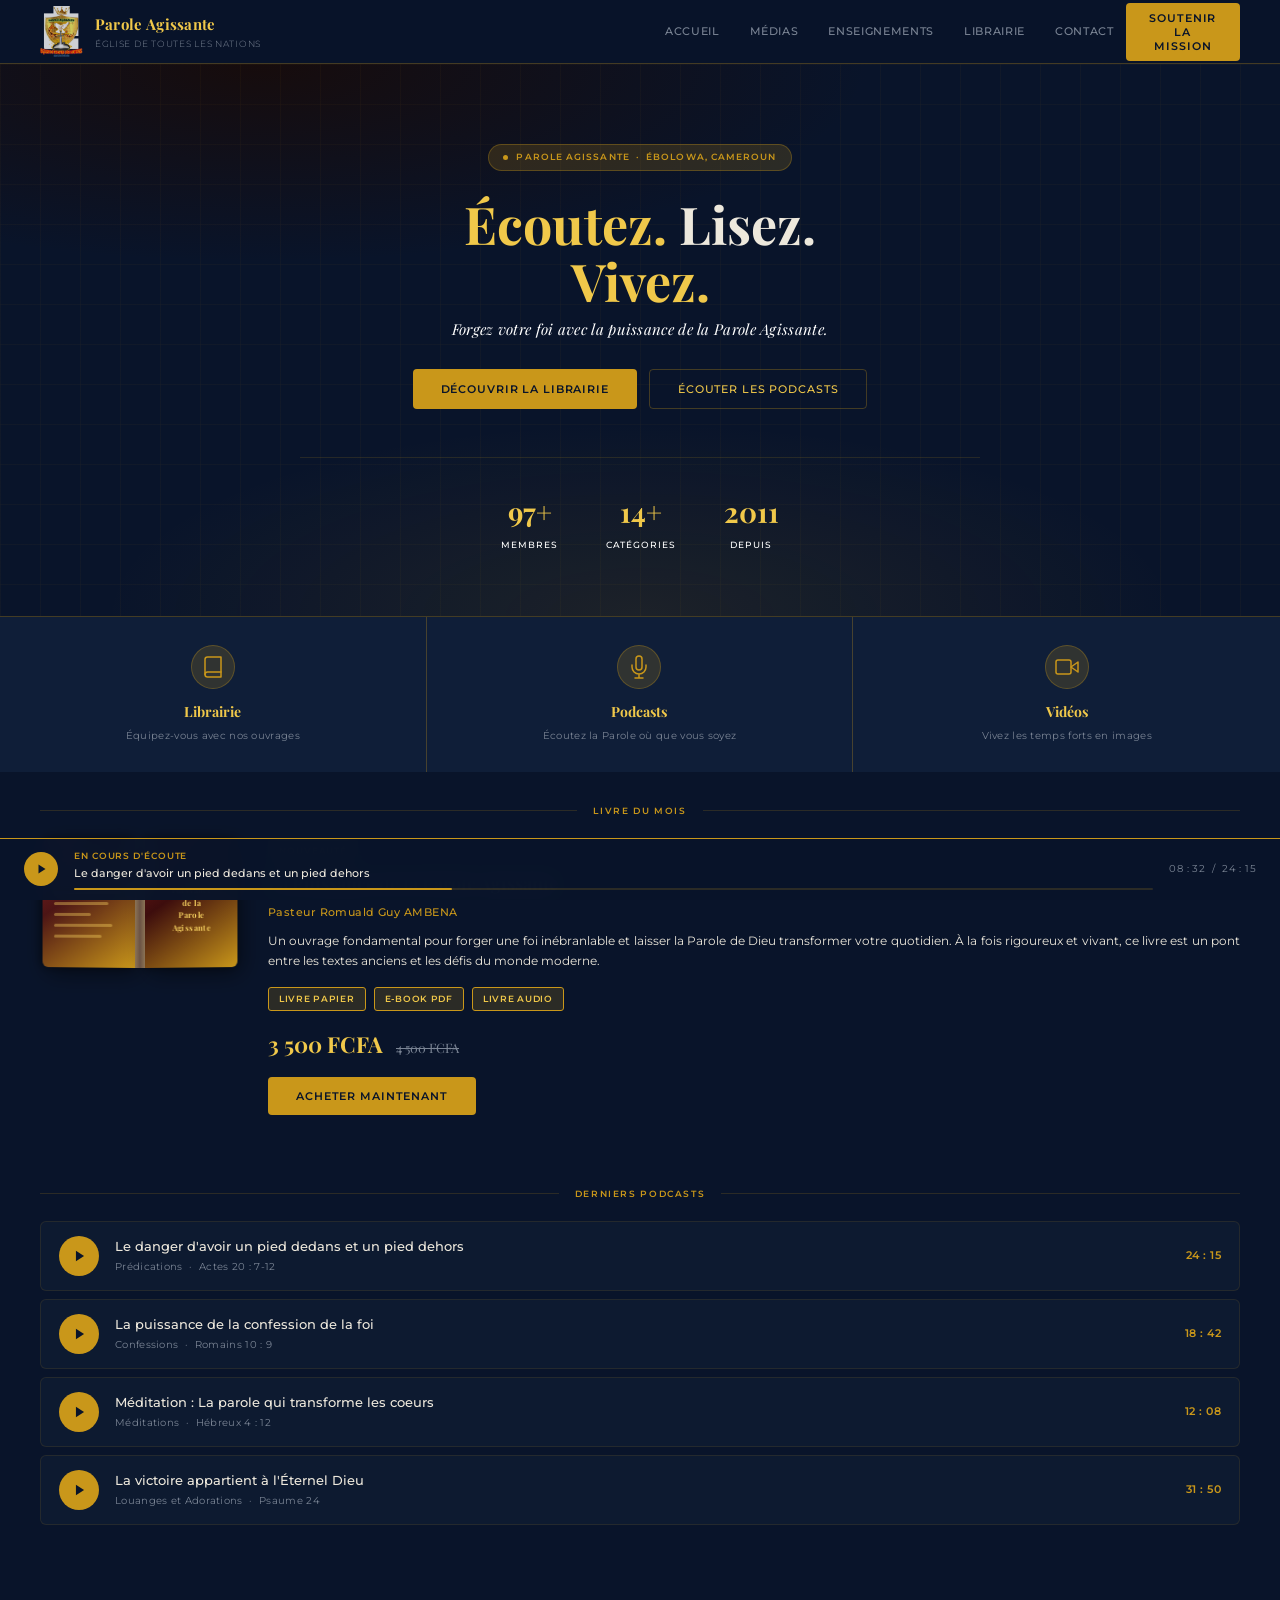
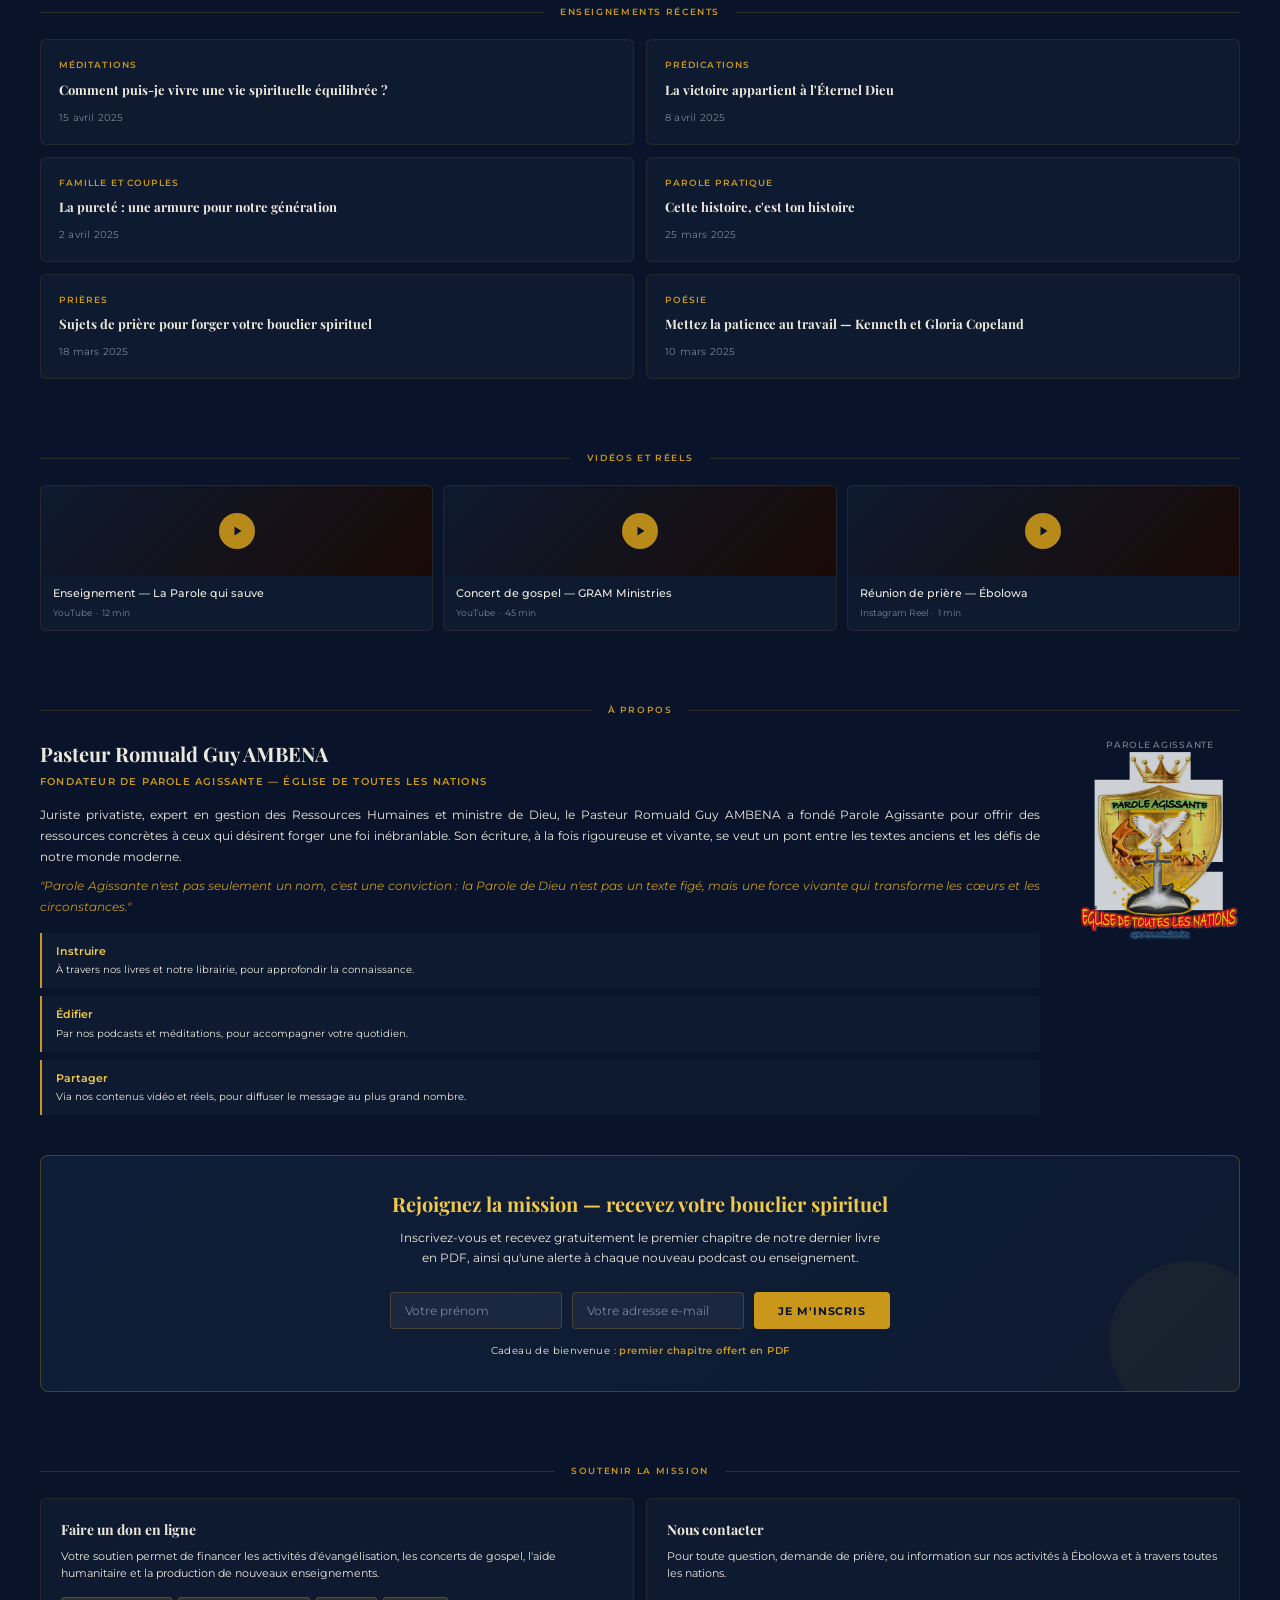
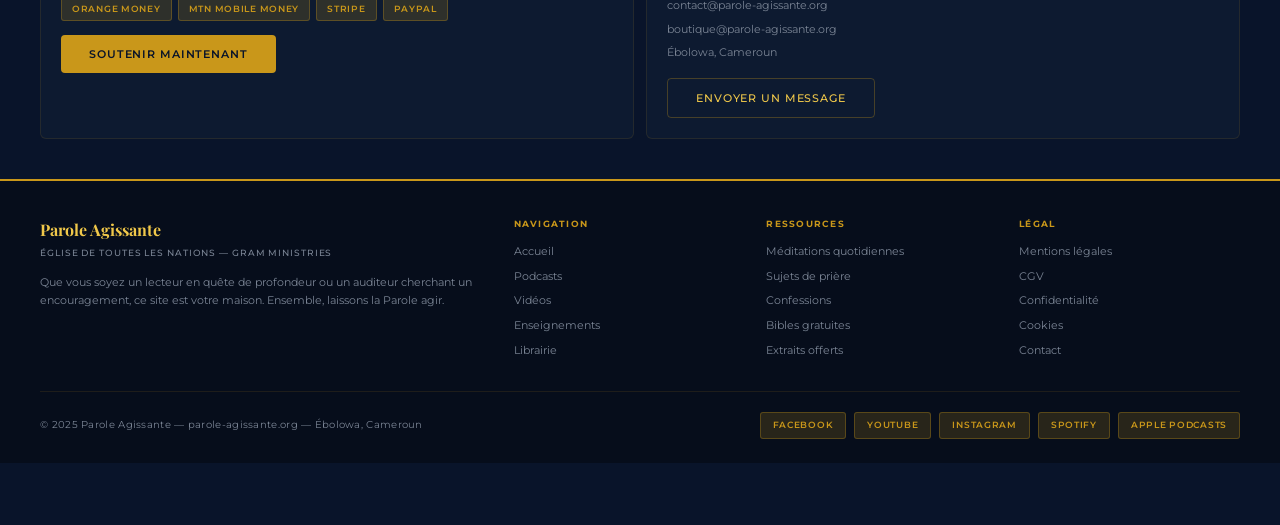
==== commit 907ca3c4: "update" ====
--- a/index.html
+++ b/index.html
@@ -13,12 +13,7 @@
   <!-- NAVIGATION -->
   <nav class="nav">
     <div class="nav-logo">
-      <svg class="nav-shield" viewBox="0 0 48 54" fill="none" xmlns="http://www.w3.org/2000/svg">
-        <path d="M24 2L4 10V28C4 39 13 48 24 52C35 48 44 39 44 28V10L24 2Z" fill="#C9971A" opacity="0.15" stroke="#C9971A" stroke-width="1.5"/>
-        <path d="M24 8L9 14.5V28C9 36.5 15.5 43.5 24 47C32.5 43.5 39 36.5 39 28V14.5L24 8Z" fill="#C9971A" opacity="0.08"/>
-        <line x1="24" y1="12" x2="24" y2="44" stroke="#C9971A" stroke-width="1" opacity="0.5"/>
-        <circle cx="24" cy="28" r="5" stroke="#C9971A" stroke-width="1" opacity="0.6"/>
-      </svg>
+    <img src="logo.png" alt="Logo Bouclier Or" style="width:7%;height:7%;object-fit:contain;opacity:0.8"/>
       <div>
         <div class="nav-logo-text">Parole Agissante</div>
         <div class="nav-logo-sub">Église de Toutes les Nations</div>
@@ -303,16 +298,7 @@
       </div>
     </div>
     <div class="about-shield">
-      <div class="shield-placeholder">
-        <!-- Remplacer par le vrai logo PNG ici -->
-        <svg viewBox="0 0 60 68">
-          <path d="M30 3L5 13V34C5 48.5 16 58 30 63C44 58 55 48.5 55 34V13L30 3Z" stroke-width="1.2"/>
-          <line x1="30" y1="16" x2="30" y2="56" stroke-width="0.8" opacity="0.5"/>
-          <circle cx="30" cy="36" r="7" stroke-width="0.8" opacity="0.6"/>
-          <line x1="30" y1="29" x2="30" y2="56" stroke-width="1.5" opacity="0.4"/>
-        </svg>
-      </div>
-      <div class="shield-caption">Insérer le logo<br>Bouclier Or (PNG/SVG)</div>
+      <div class="shield-caption">Parole Agissante<br><img src="logo.png" alt="Logo Bouclier Or" style="width:100%;height:100%;object-fit:contain;opacity:0.8"/></div>
     </div>
   </div>
 
--- a/style.css
+++ b/style.css
@@ -187,7 +187,7 @@
       font-family: var(--serif);
       font-size: 15px;
       font-style: italic;
-      color: var(--muted);
+      color: #ffffff;
       margin-bottom: 28px;
       letter-spacing: 0.02em;
     }
@@ -249,7 +249,7 @@
       font-weight: 500;
       letter-spacing: 0.1em;
       text-transform: uppercase;
-      color: var(--muted);
+      color: #ffffff;
       margin-top: 3px;
     }
 
@@ -450,7 +450,7 @@
 
     .livre-desc {
       font-size: 12px;
-      color: var(--muted);
+      color: var(--cream);
       text-align: justify;
       line-height: 1.65;
       margin-bottom: 16px;
@@ -693,7 +693,7 @@
     .about-desc {
       font-size: 12px;
       text-align: justify;
-      color: var(--muted);
+      color: var(--cream);
       line-height: 1.75;
       margin-bottom: 16px;
     }
@@ -721,7 +721,7 @@
       margin-bottom: 2px;
     }
 
-    .pillar-desc { font-size: 10px; color: var(--muted); }
+    .pillar-desc { font-size: 10px; color: var(--cream); }
 
     .about-shield {
       width: 160px;
@@ -785,7 +785,7 @@
 
     .nl-sub {
       font-size: 12px;
-      color: var(--muted);
+      color: var(--cream);
       margin-bottom: 24px;
       line-height: 1.65;
       max-width: 480px;
@@ -834,7 +834,7 @@
     .nl-gift {
       margin-top: 14px;
       font-size: 10px;
-      color: var(--muted);
+      color: var(--cream);
       letter-spacing: 0.04em;
     }
 
@@ -863,7 +863,7 @@
       margin-bottom: 6px;
     }
 
-    .don-desc { font-size: 11px; color: var(--muted); line-height: 1.6; margin-bottom: 14px; }
+    .don-desc { font-size: 11px; color: var(--cream); line-height: 1.6; margin-bottom: 14px; }
 
     .don-methods { display: flex; gap: 6px; flex-wrap: wrap; margin-bottom: 14px; }
 
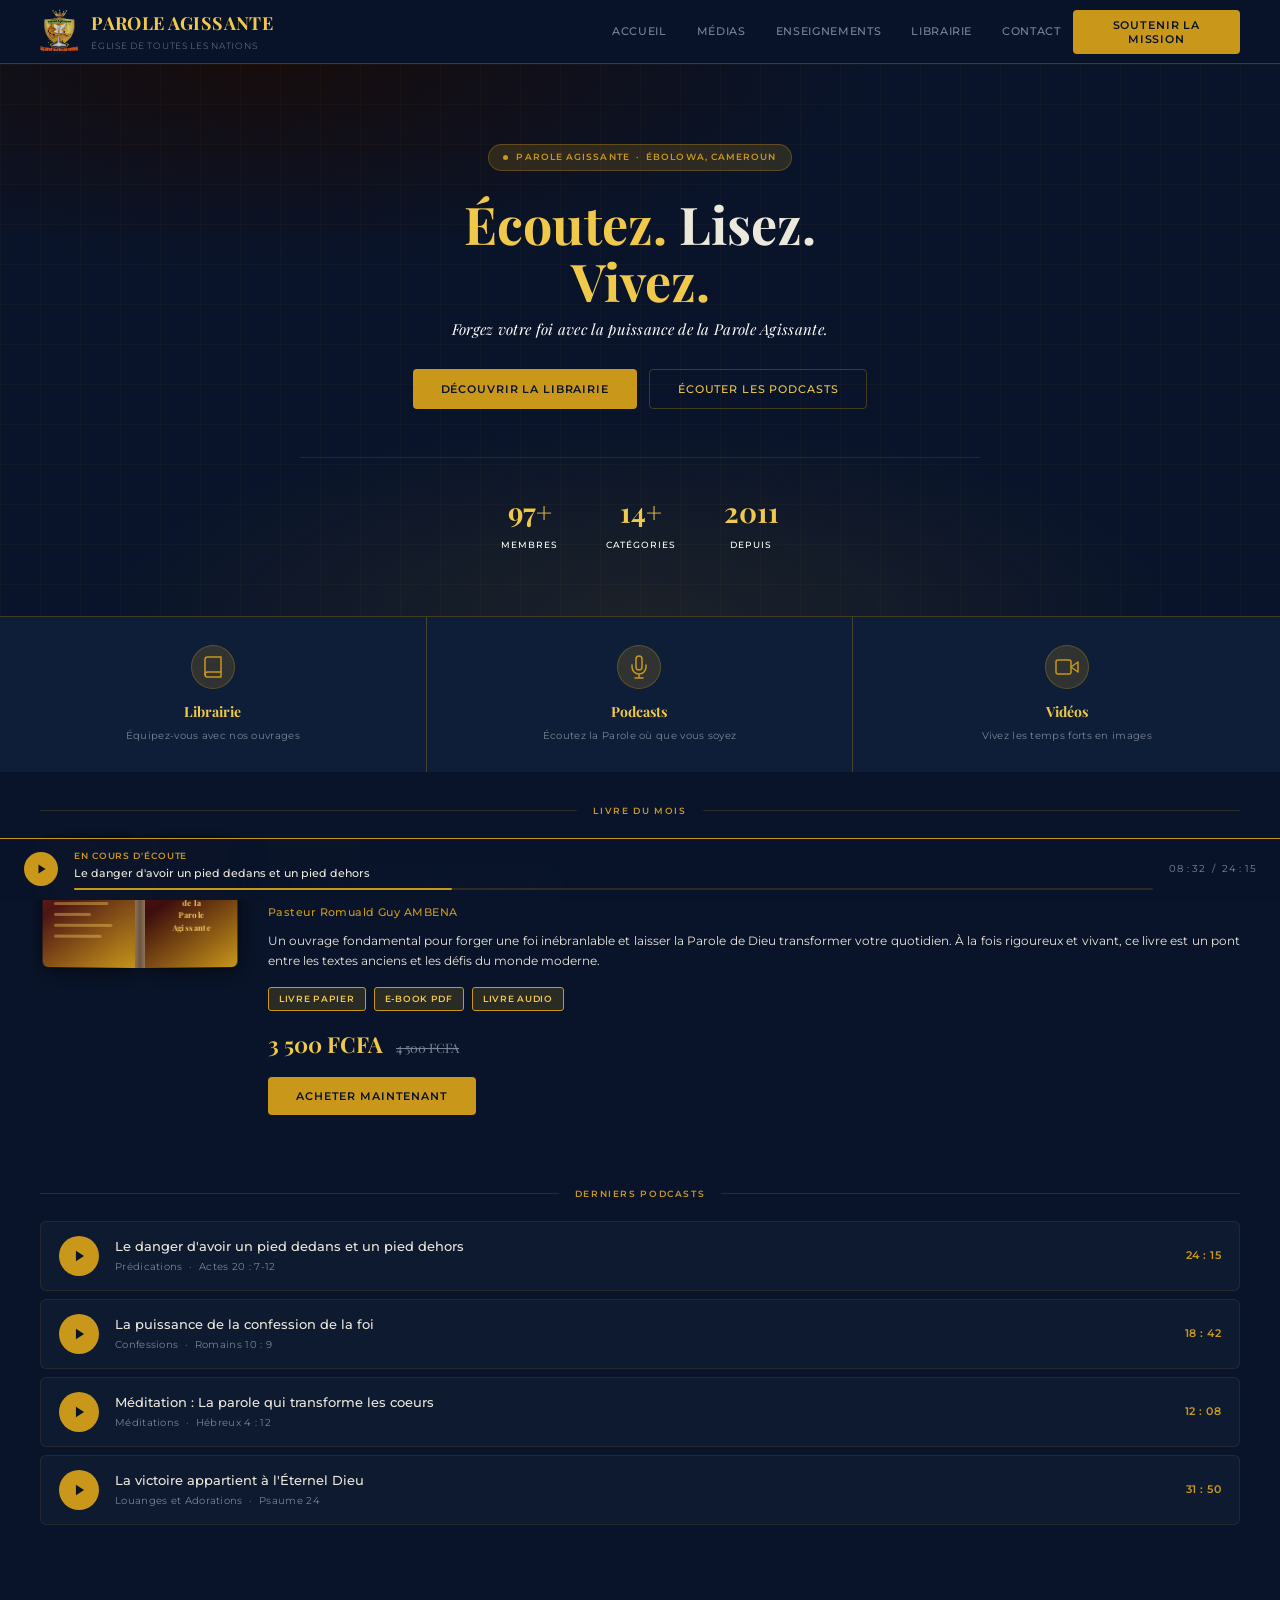
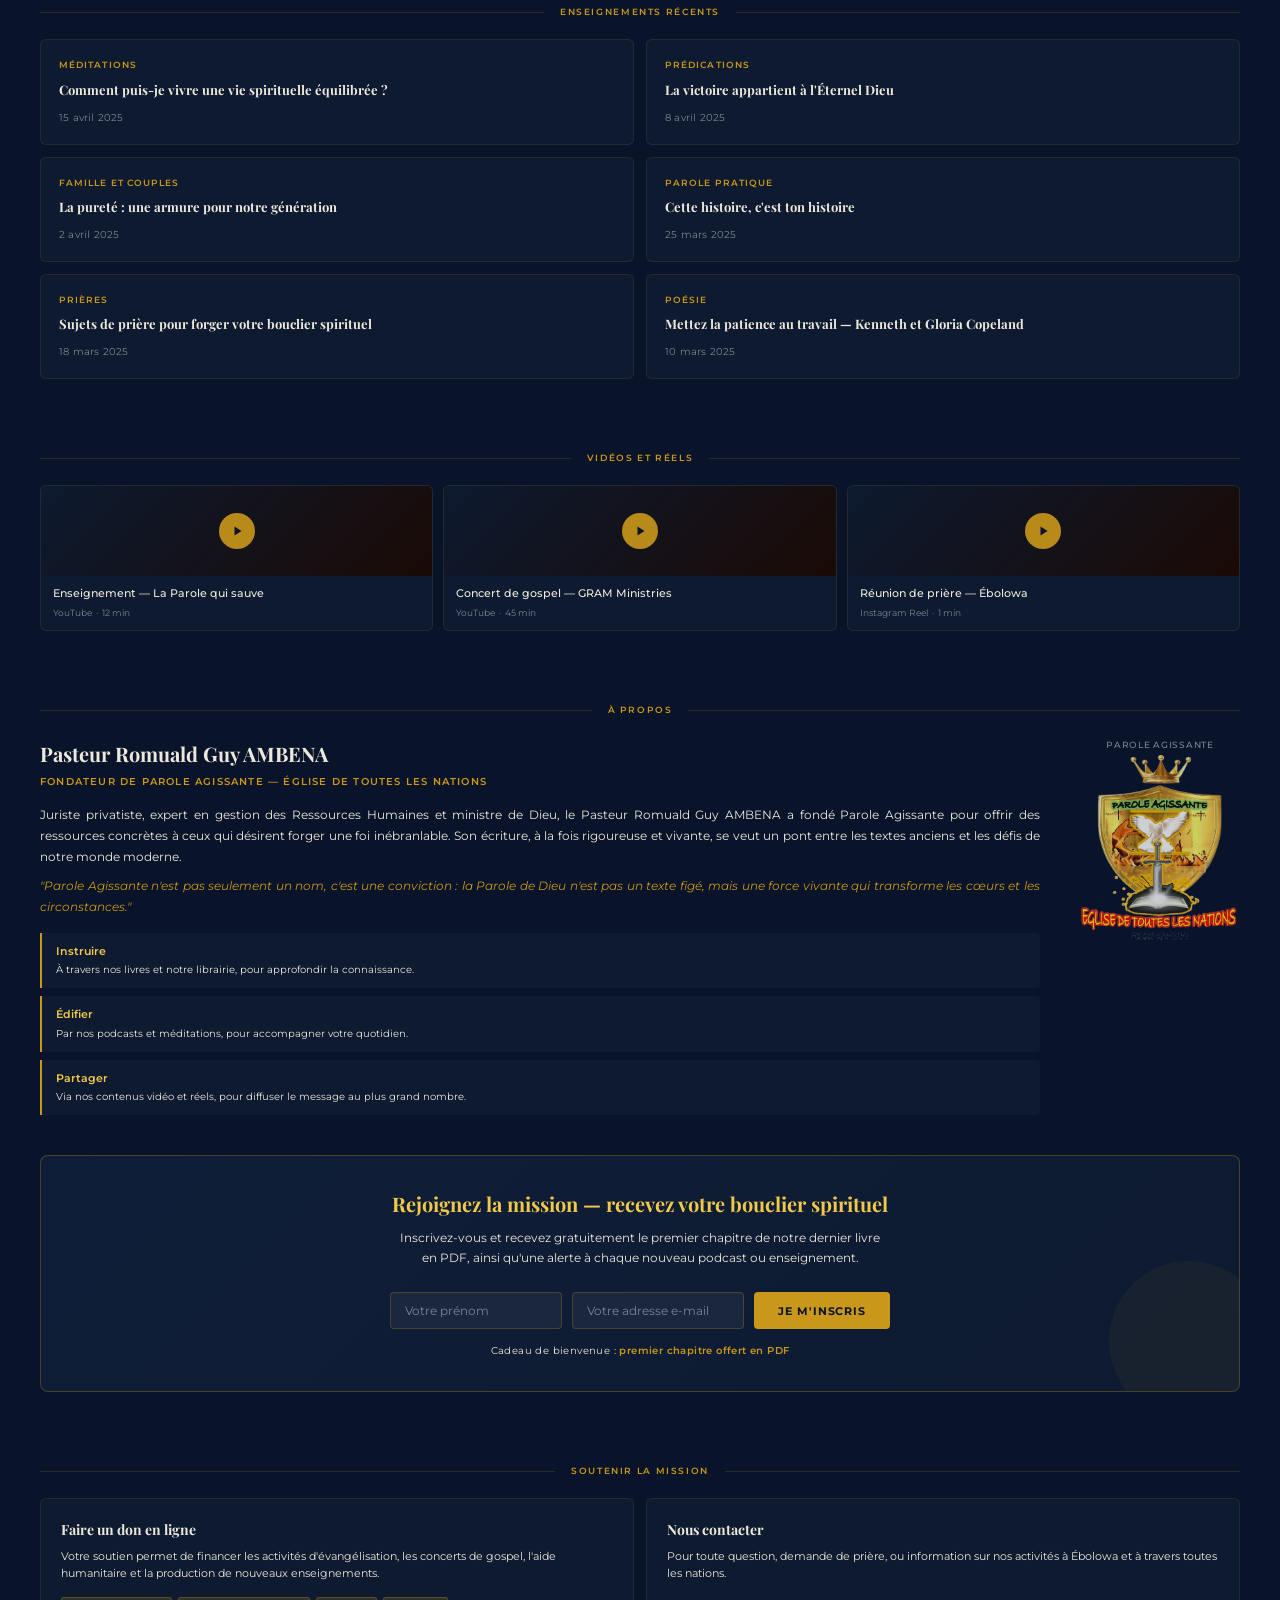
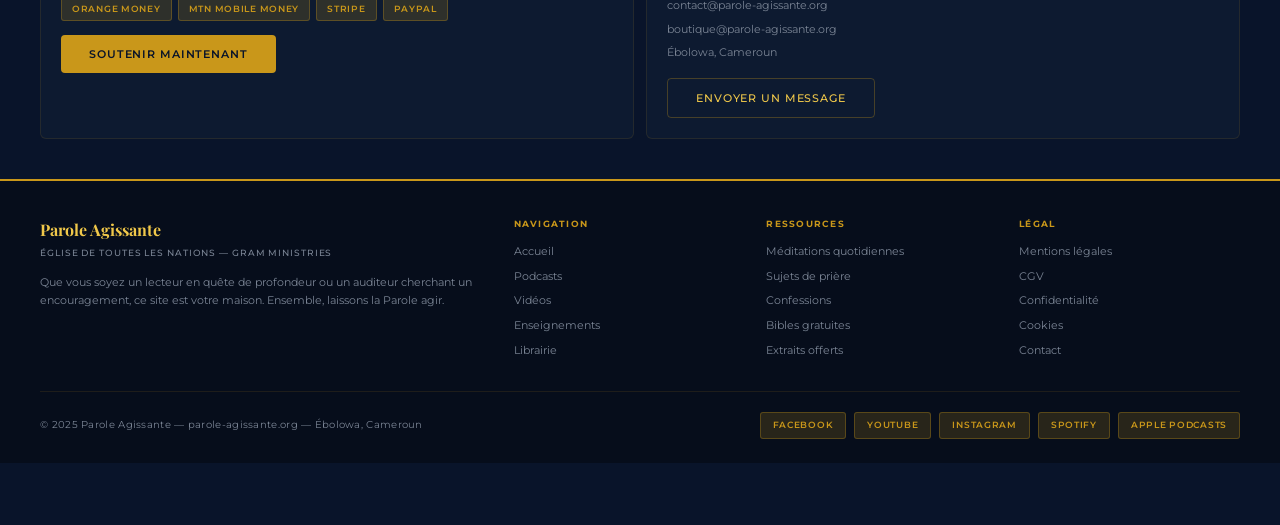
==== commit 68611560: "update" ====
--- a/index.html
+++ b/index.html
@@ -15,7 +15,7 @@
     <div class="nav-logo">
     <img src="logo.png" alt="Logo Bouclier Or" style="width:7%;height:7%;object-fit:contain;opacity:0.8"/>
       <div>
-        <div class="nav-logo-text">Parole Agissante</div>
+        <div class="nav-logo-text">PAROLE AGISSANTE</div>
         <div class="nav-logo-sub">Église de Toutes les Nations</div>
       </div>
     </div>
--- a/style.css
+++ b/style.css
@@ -63,7 +63,7 @@
 
     .nav-logo-text {
       font-family: var(--serif);
-      font-size: 15px;
+      font-size: 18px;
       font-weight: 700;
       color: var(--gold-light);
       letter-spacing: 0.02em;
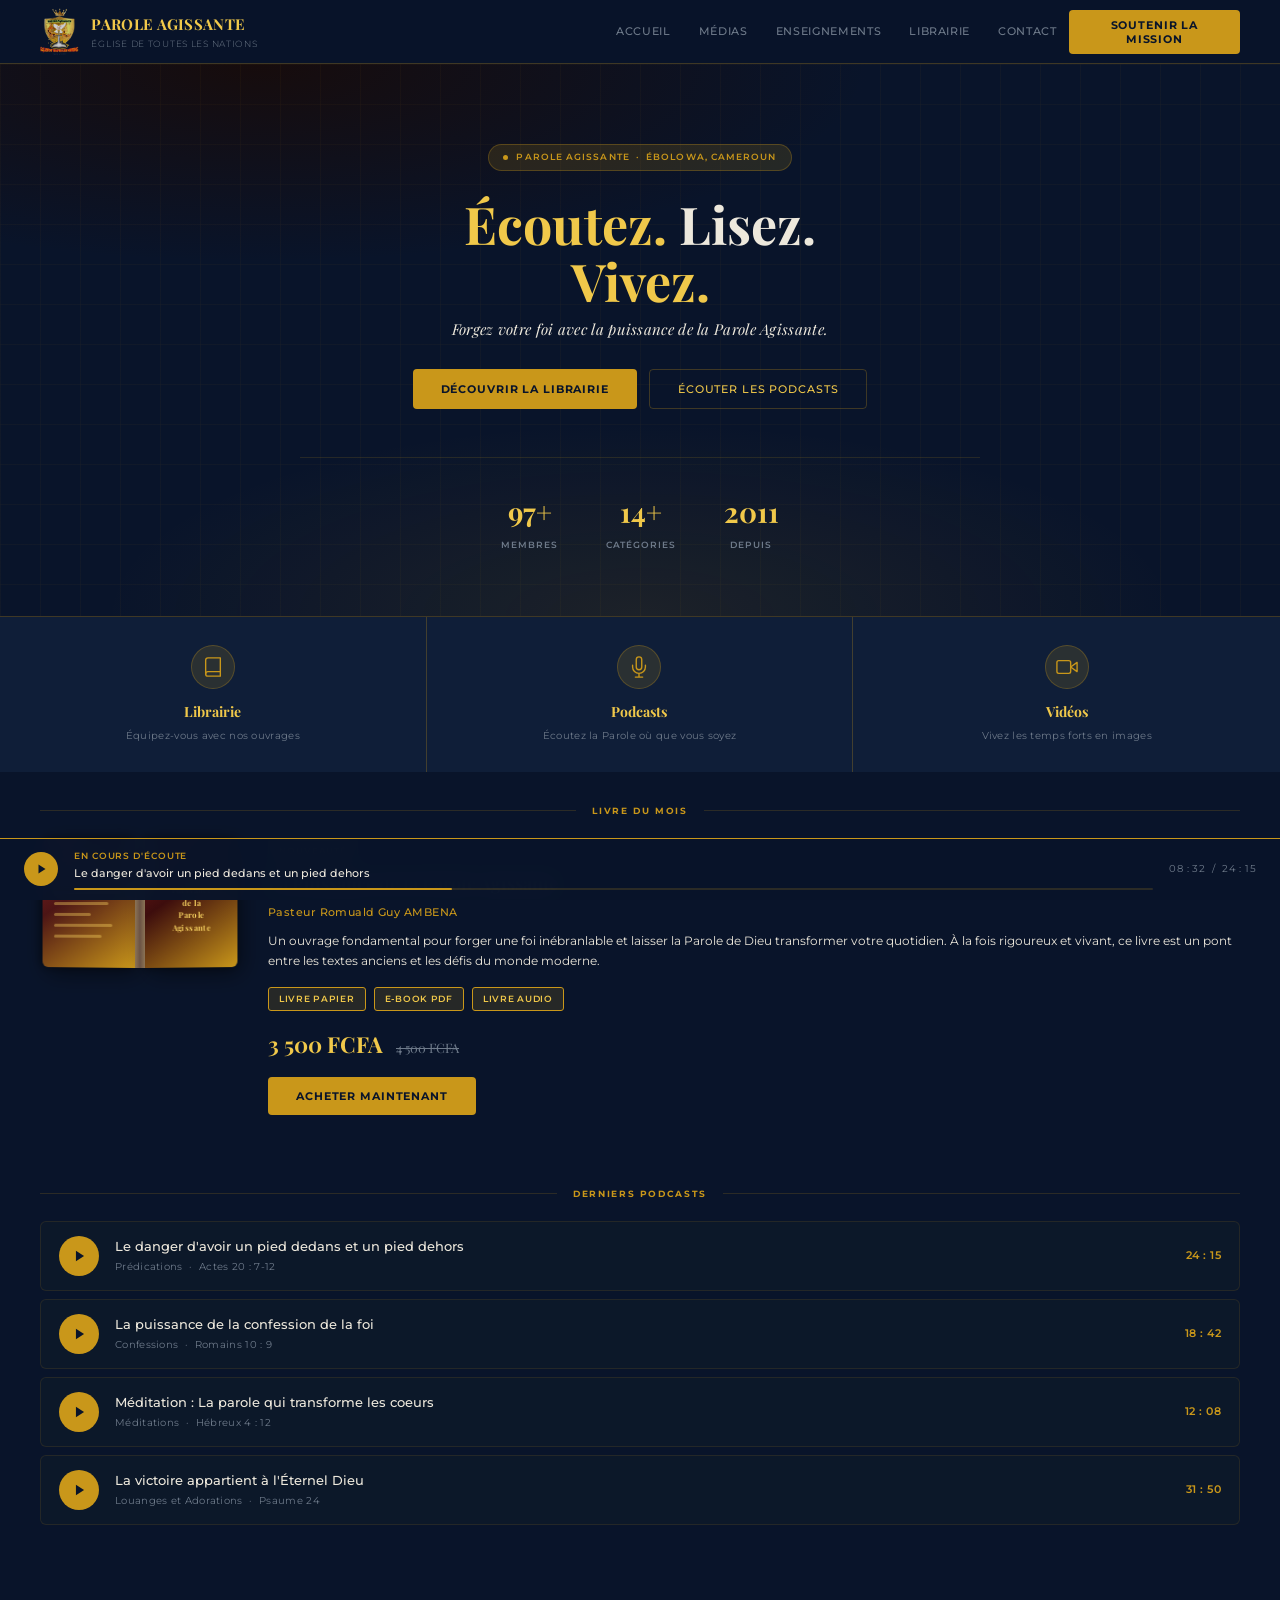
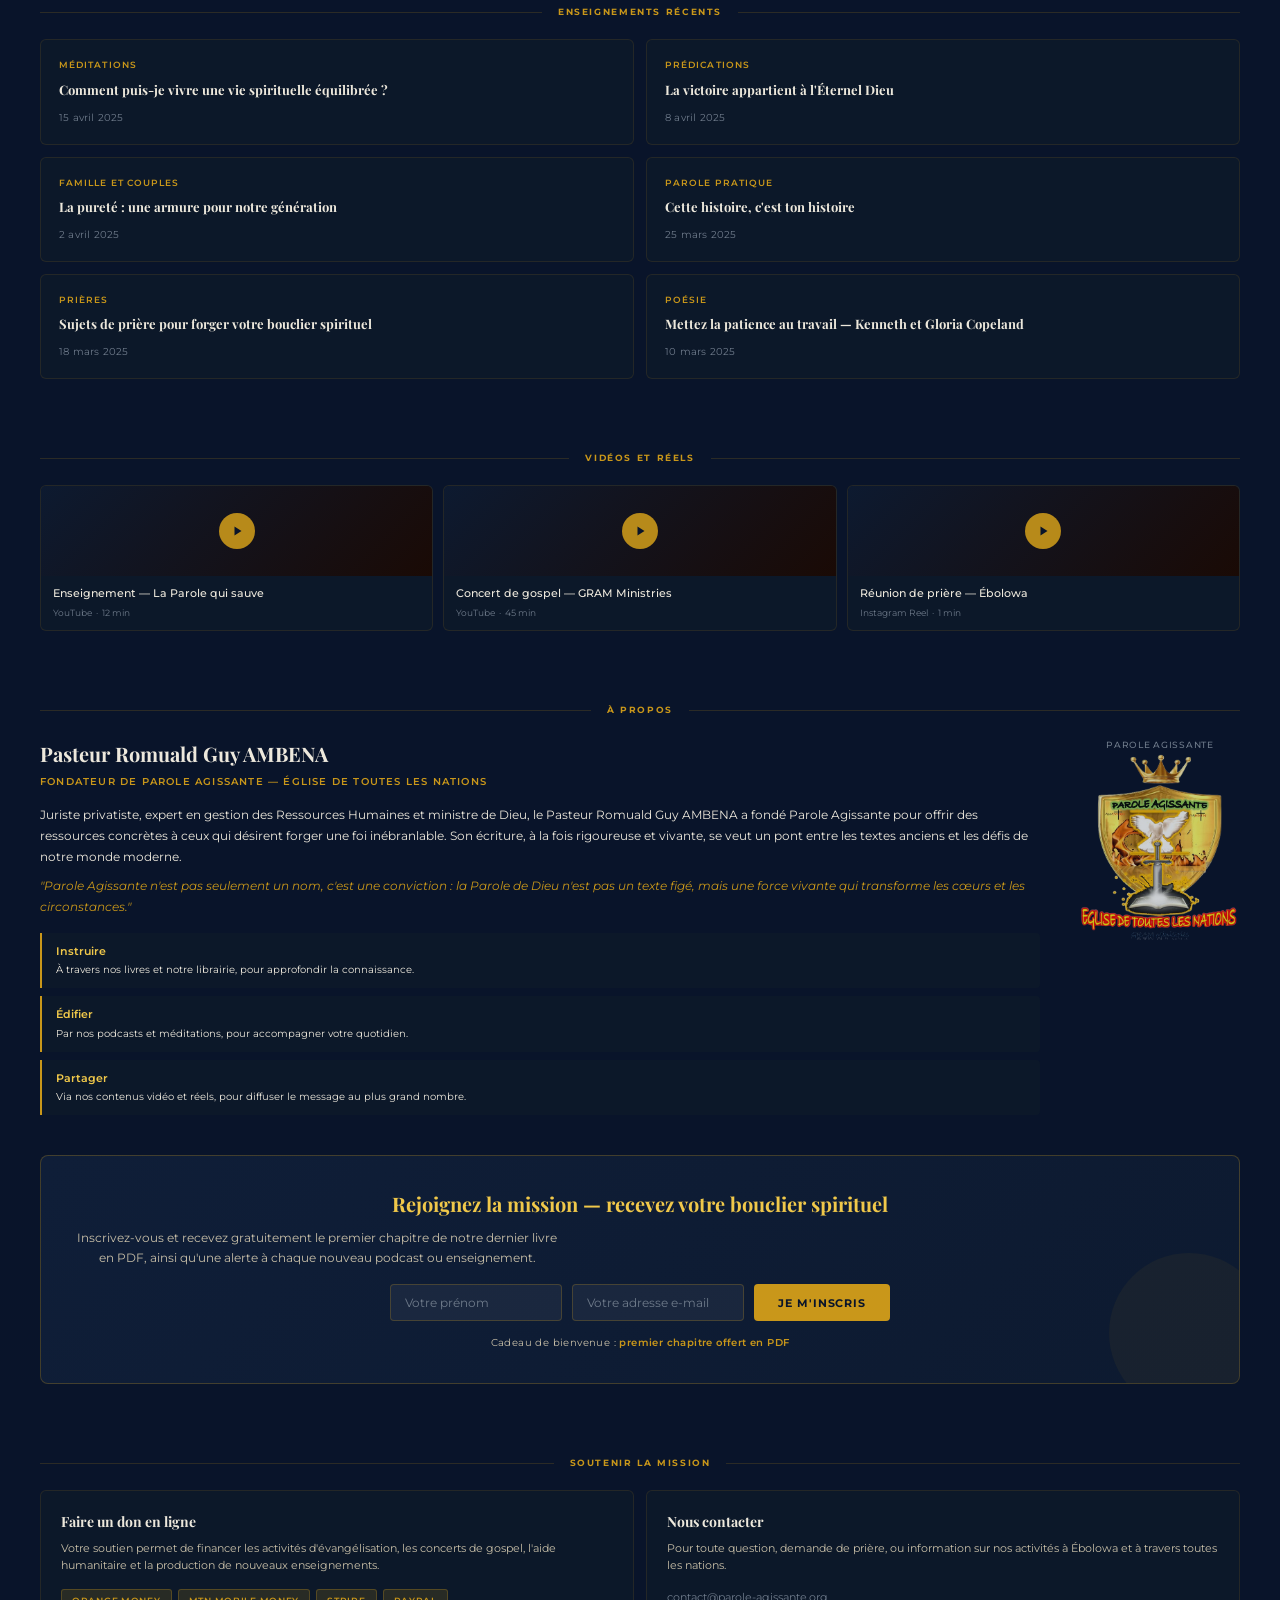
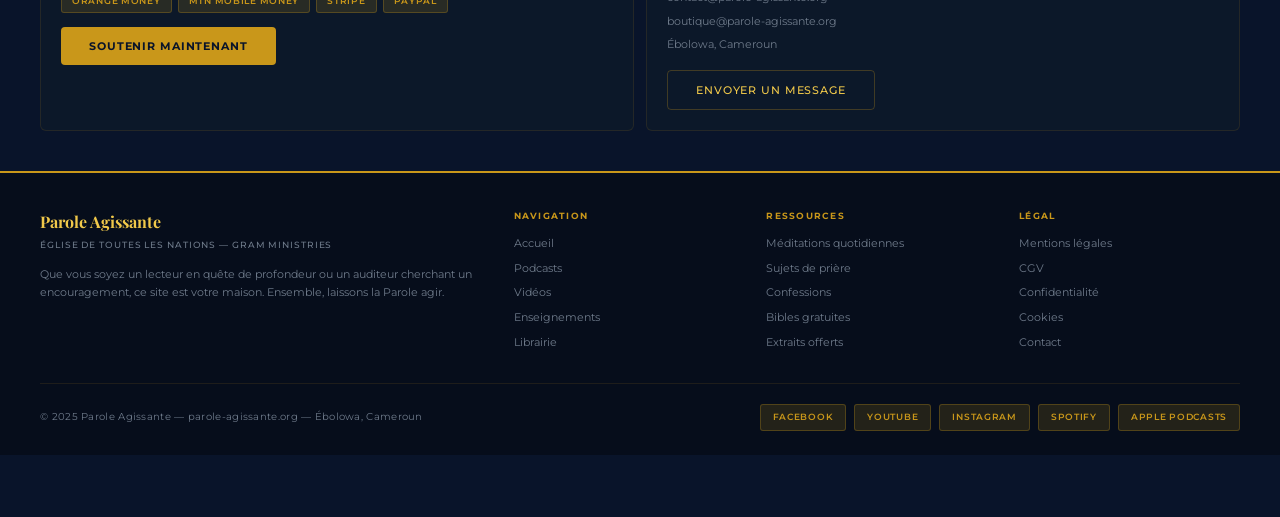
==== commit b97dd776: "update" ====
--- a/index.html
+++ b/index.html
@@ -4,7 +4,6 @@
   <meta charset="UTF-8" />
   <meta name="viewport" content="width=device-width, initial-scale=1.0" />
   <title>Parole Agissante — Église de Toutes les Nations</title>
-  <link href="https://fonts.googleapis.com/css2?family=Playfair+Display:wght@400;500;700&family=Montserrat:wght@300;400;500;600&display=swap" rel="stylesheet" />
 <link rel="stylesheet" href="style.css">
 
 </head>
@@ -22,8 +21,8 @@
     <div class="nav-links">
       <a href="#accueil">Accueil</a>
       <a href="#medias">Médias</a>
-      <a href="#blog">Enseignements</a>
-      <a href="#boutique">Librairie</a>
+      <a href="blog.html">Enseignements</a>
+      <a href="librairie.html">Librairie</a>
       <a href="#contact">Contact</a>
     </div>
     <button class="nav-cta">Soutenir la mission</button>
@@ -39,7 +38,7 @@
       <h1><span class="gold">Écoutez.</span> Lisez.<br><span class="gold">Vivez.</span></h1>
       <p class="hero-slogan">Forgez votre foi avec la puissance de la Parole Agissante.</p>
       <div class="hero-btns">
-        <button class="btn-primary">Découvrir la librairie</button>
+        <button class="btn-primary"><a href="librairie.html">Découvrir la librairie</a></button>
         <button class="btn-outline">Écouter les podcasts</button>
       </div>
       <div class="hero-stats">
--- a/style.css
+++ b/style.css
@@ -1,1059 +1,998 @@
-    *, *::before, *::after { box-sizing: border-box; margin: 0; padding: 0; }
-
-    :root {
-      --gold:       #C9971A;
-      --gold-light: #F0C84A;
-      --gold-dim:   rgba(201,151,26,0.18);
-      --gold-border:rgba(201,151,26,0.30);
-      --navy:       #09142A;
-      --navy-mid:   #0F1E38;
-      --navy-card:  #0D1A30;
-      --cream:      #EDE8DC;
-      --muted:      #7A8494;
-      --text:       #D6CEBC;
-      --serif:      'Playfair Display', Georgia, serif;
-      --sans:       'Montserrat', sans-serif;
-    }
-
-    html { scroll-behavior: smooth; }
-
-    body {
-      font-family: var(--sans);
-      background: var(--navy);
-      color: var(--text);
-      font-size: 14px;
-      line-height: 1.6;
-    }
-
-    a { text-decoration: none; color: inherit; }
-    button { font-family: var(--sans); cursor: pointer; border: none; outline: none; }
-    input { font-family: var(--sans); outline: none; }
-
-    /* ─── SCROLLBAR ─────────────────────────────────────── */
-    ::-webkit-scrollbar { width: 5px; }
-    ::-webkit-scrollbar-track { background: var(--navy); }
-    ::-webkit-scrollbar-thumb { background: var(--gold); border-radius: 3px; }
-
-    /* ─── NAVIGATION ─────────────────────────────────────── */
-    .nav {
-      position: sticky;
-      top: 0;
-      z-index: 100;
-      background: rgba(9,20,42,0.96);
-      backdrop-filter: blur(12px);
-      border-bottom: 1px solid var(--gold-border);
-      padding: 0 40px;
-      display: flex;
-      align-items: center;
-      justify-content: space-between;
-      height: 64px;
-    }
-
-    .nav-logo {
-      display: flex;
-      align-items: center;
-      gap: 12px;
-    }
-
-    .nav-shield {
-      width: 38px;
-      height: 38px;
-      flex-shrink: 0;
-    }
-
-    .nav-logo-text {
-      font-family: var(--serif);
-      font-size: 18px;
-      font-weight: 700;
-      color: var(--gold-light);
-      letter-spacing: 0.02em;
-    }
-
-    .nav-logo-sub {
-      font-size: 9px;
-      font-weight: 300;
-      color: var(--muted);
-      letter-spacing: 0.08em;
-      text-transform: uppercase;
-      margin-top: 1px;
-    }
-
-    .nav-links {
-      display: flex;
-      gap: 6px;
-      align-items: center;
-    }
-
-    .nav-links a {
-      font-size: 11px;
-      font-weight: 500;
-      letter-spacing: 0.06em;
-      text-transform: uppercase;
-      color: var(--muted);
-      padding: 6px 12px;
-      border-radius: 4px;
-      transition: color 0.2s, background 0.2s;
-    }
-
-    .nav-links a:hover { color: var(--gold-light); background: var(--gold-dim); }
-
-    .nav-cta {
-      background: var(--gold);
-      color: var(--navy);
-      font-size: 11px;
-      font-weight: 600;
-      letter-spacing: 0.08em;
-      text-transform: uppercase;
-      padding: 8px 20px;
-      border-radius: 4px;
-      transition: background 0.2s;
-    }
-
-    .nav-cta:hover { background: var(--gold-light); }
-
-    /* ─── HERO ───────────────────────────────────────────── */
-    .hero {
-      position: relative;
-      overflow: hidden;
-      padding: 80px 40px 64px;
-      text-align: center;
-      border-bottom: 1px solid var(--gold-border);
-    }
-
-    .hero::before {
-      content: '';
-      position: absolute;
-      inset: 0;
-      background:
-        radial-gradient(ellipse 60% 50% at 50% 100%, rgba(201,151,26,0.10) 0%, transparent 70%),
-        radial-gradient(ellipse 80% 60% at 20% 0%, rgba(26,10,5,0.8) 0%, transparent 60%);
-      pointer-events: none;
-    }
-
-    /* subtle grid texture */
-    .hero::after {
-      content: '';
-      position: absolute;
-      inset: 0;
-      background-image:
-        linear-gradient(rgba(201,151,26,0.04) 1px, transparent 1px),
-        linear-gradient(90deg, rgba(201,151,26,0.04) 1px, transparent 1px);
-      background-size: 40px 40px;
-      pointer-events: none;
-    }
-
-    .hero-inner { position: relative; z-index: 1; max-width: 680px; margin: 0 auto; }
-
-    .hero-badge {
-      display: inline-flex;
-      align-items: center;
-      gap: 8px;
-      background: var(--gold-dim);
-      border: 1px solid var(--gold-border);
-      color: var(--gold);
-      font-size: 9px;
-      font-weight: 600;
-      letter-spacing: 0.12em;
-      text-transform: uppercase;
-      padding: 5px 14px;
-      border-radius: 20px;
-      margin-bottom: 24px;
-    }
-
-    .hero-badge-dot {
-      width: 5px; height: 5px;
-      border-radius: 50%;
-      background: var(--gold);
-      animation: pulse-dot 2s ease-in-out infinite;
-    }
-
-    @keyframes pulse-dot {
-      0%, 100% { opacity: 1; transform: scale(1); }
-      50% { opacity: 0.5; transform: scale(0.7); }
-    }
-
-    .hero h1 {
-      font-family: var(--serif);
-      font-size: 52px;
-      font-weight: 700;
-      line-height: 1.1;
-      color: var(--cream);
-      margin-bottom: 8px;
-    }
-
-    .hero h1 .gold { color: var(--gold-light); }
-
-    .hero-slogan {
-      font-family: var(--serif);
-      font-size: 15px;
-      font-style: italic;
-      color: #ffffff;
-      margin-bottom: 28px;
-      letter-spacing: 0.02em;
-    }
-
-    .hero-btns {
-      display: flex;
-      gap: 12px;
-      justify-content: center;
-      flex-wrap: wrap;
-      margin-bottom: 48px;
-    }
-
-    .btn-primary {
-      background: var(--gold);
-      color: var(--navy);
-      font-size: 11px;
-      font-weight: 600;
-      letter-spacing: 0.08em;
-      text-transform: uppercase;
-      padding: 12px 28px;
-      border-radius: 4px;
-      transition: background 0.2s, transform 0.15s;
-    }
-
-    .btn-primary:hover { background: var(--gold-light); transform: translateY(-1px); }
-
-    .btn-outline {
-      background: transparent;
-      border: 1px solid var(--gold-border);
-      color: var(--gold-light);
-      font-size: 11px;
-      font-weight: 500;
-      letter-spacing: 0.08em;
-      text-transform: uppercase;
-      padding: 12px 28px;
-      border-radius: 4px;
-      transition: background 0.2s, border-color 0.2s;
-    }
-
-    .btn-outline:hover { background: var(--gold-dim); border-color: var(--gold); }
-
-    .hero-stats {
-      display: flex;
-      justify-content: center;
-      gap: 48px;
-      padding-top: 32px;
-      border-top: 1px solid rgba(201,151,26,0.15);
-    }
-
-    .stat-val {
-      font-family: var(--serif);
-      font-size: 28px;
-      font-weight: 700;
-      color: var(--gold-light);
-    }
-
-    .stat-lbl {
-      font-size: 9px;
-      font-weight: 500;
-      letter-spacing: 0.1em;
-      text-transform: uppercase;
-      color: #ffffff;
-      margin-top: 3px;
-    }
-
-    /* ─── QUICK ACCESS ────────────────────────────────────── */
-    .quick {
-      display: grid;
-      grid-template-columns: repeat(3, 1fr);
-    }
-
-    .quick-item {
-      padding: 28px 20px;
-      text-align: center;
-      border-right: 1px solid var(--gold-border);
-      background: var(--navy-mid);
-      cursor: pointer;
-      transition: background 0.2s;
-      position: relative;
-      overflow: hidden;
-    }
-
-    .quick-item:last-child { border-right: none; }
-    .quick-item:hover { background: #11224A; }
-
-    .quick-item::after {
-      content: '';
-      position: absolute;
-      bottom: 0; left: 0; right: 0;
-      height: 2px;
-      background: var(--gold);
-      transform: scaleX(0);
-      transition: transform 0.25s;
-    }
-
-    .quick-item:hover::after { transform: scaleX(1); }
-
-    .quick-icon {
-      width: 44px; height: 44px;
-      border-radius: 50%;
-      background: var(--gold-dim);
-      border: 1px solid var(--gold-border);
-      display: flex; align-items: center; justify-content: center;
-      margin: 0 auto 12px;
-    }
-
-    .quick-icon svg { width: 28px; height: 24px; stroke: var(--gold); fill: none; stroke-width: 1.5; stroke-linecap: round; stroke-linejoin: round; }
-
-    .quick-title {
-      font-family: var(--serif);
-      font-size: 14px;
-      font-weight: 700;
-      color: var(--gold-light);
-      margin-bottom: 4px;
-    }
-
-    .quick-sub {
-      font-size: 10px;
-      font-weight: 400;
-      color: var(--muted);
-      letter-spacing: 0.03em;
-    }
-
-    /* ─── SECTION DIVIDER ─────────────────────────────────── */
-    .sec-divider {
-      display: flex;
-      align-items: center;
-      gap: 16px;
-      padding: 32px 40px 20px;
-    }
-
-    .sec-line { flex: 1; height: 1px; background: rgba(201,151,26,0.18); }
-
-    .sec-title {
-      font-size: 9px;
-      font-weight: 600;
-      letter-spacing: 0.18em;
-      text-transform: uppercase;
-      color: var(--gold);
-    }
-
-    /* ─── LIVRE DU MOIS ───────────────────────────────────── */
-    .livre-section {
-      padding: 0 40px 40px;
-      display: flex;
-      gap: 28px;
-      align-items: flex-start;
-    }
-
-    .livre-cover {
-      width: 200px;
-      height: 140px;
-      flex-shrink: 0;
-      display: flex;
-      position: relative;
-      perspective: 800px;
-    }
-
-    .livre-page {
-      width: 95px;
-      height: 130px;
-      background: linear-gradient(145deg, #7A1A1A 0%, #3D0D0D 40%, #C9971A 100%);
-      position: relative;
-      box-shadow: 4px 6px 24px rgba(0,0,0,0.5), -2px 0 8px rgba(0,0,0,0.4);
-    }
-
-    .livre-page.gauche {
-      border-radius: 6px 0 0 6px;
-      transform: rotateY(-8deg);
-      transform-origin: right center;
-      background: linear-gradient(145deg, #8B2222 0%, #4D1515 40%, #C9971A 100%);
-    }
-
-    .livre-page.droite {
-      border-radius: 0 6px 6px 0;
-      transform: rotateY(8deg);
-      transform-origin: left center;
-      background: linear-gradient(145deg, #7A1A1A 0%, #3D0D0D 40%, #C9971A 100%);
-    }
-
-    .livre-rel {
-      width: 10px;
-      height: 130px;
-      background: linear-gradient(90deg, #8B7355 0%, #6B5344 50%, #8B7355 100%);
-      position: relative;
-      z-index: 2;
-    }
-
-    .livre-lignes {
-      position: absolute;
-      top: 20px;
-      left: 12px;
-      right: 8px;
-      display: flex;
-      flex-direction: column;
-      gap: 8px;
-    }
-
-    .livre-lignes span {
-      height: 3px;
-      background: rgba(245, 208, 96, 0.4);
-      border-radius: 2px;
-    }
-
-    .livre-lignes span:nth-child(1) { width: 70%; }
-    .livre-lignes span:nth-child(2) { width: 85%; }
-    .livre-lignes span:nth-child(3) { width: 60%; }
-    .livre-lignes span:nth-child(4) { width: 90%; }
-    .livre-lignes span:nth-child(5) { width: 75%; }
-    .livre-lignes span:nth-child(6) { width: 50%; }
-    .livre-lignes span:nth-child(7) { width: 80%; }
-    .livre-lignes span:nth-child(8) { width: 65%; }
-
-    .livre-titre {
-      position: absolute;
-      top: 50%;
-      left: 50%;
-      transform: translate(-50%, -50%);
-      font-family: var(--serif);
-      font-size: 8px;
-      font-weight: 700;
-      color: #F5D060;
-      text-align: center;
-      line-height: 1.6;
-      letter-spacing: 0.05em;
-    }
-
-    .livre-info { flex: 1; }
-
-    .livre-badge {
-      display: inline-block;
-      background: var(--gold-dim);
-      border: 1px solid var(--gold-border);
-      color: var(--gold);
-      font-size: 9px;
-      font-weight: 600;
-      letter-spacing: 0.1em;
-      text-transform: uppercase;
-      padding: 3px 10px;
-      border-radius: 3px;
-      margin-bottom: 10px;
-    }
-
-    .livre-title {
-      font-family: var(--serif);
-      font-size: 18px;
-      font-weight: 700;
-      color: var(--cream);
-      line-height: 1.3;
-      margin-bottom: 8px;
-    }
-
-    .livre-auteur {
-      font-size: 11px;
-      color: var(--gold);
-      font-weight: 500;
-      margin-bottom: 10px;
-      letter-spacing: 0.04em;
-    }
-
-    .livre-desc {
-      font-size: 12px;
-      color: var(--cream);
-      text-align: justify;
-      line-height: 1.65;
-      margin-bottom: 16px;
-    }
-
-    .livre-formats {
-      display: flex;
-      gap: 8px;
-      margin-bottom: 16px;
-    }
-
-    .format-tag {
-      font-size: 9px;
-      font-weight: 600;
-      letter-spacing: 0.08em;
-      text-transform: uppercase;
-      padding: 4px 10px;
-      border-radius: 3px;
-      border: 1px solid var(--gold-border);
-      color: var(--muted);
-    }
-
-    .format-tag.active {
-      background: var(--gold-dim);
-      color: var(--gold-light);
-      border-color: var(--gold);
-    }
-
-    .livre-price {
-      font-family: var(--serif);
-      font-size: 22px;
-      font-weight: 700;
-      color: var(--gold-light);
-      margin-bottom: 14px;
-    }
-
-    .livre-price .old {
-      font-size: 13px;
-      font-weight: 400;
-      color: var(--muted);
-      text-decoration: line-through;
-      margin-left: 8px;
-    }
-
-    /* ─── PODCASTS ────────────────────────────────────────── */
-    .pods-section { padding: 0 40px 40px; }
-
-    .pod-item {
-      background: var(--navy-card);
-      border: 1px solid rgba(201,151,26,0.12);
-      border-radius: 6px;
-      padding: 14px 18px;
-      display: flex;
-      align-items: center;
-      gap: 16px;
-      margin-bottom: 8px;
-      cursor: pointer;
-      transition: border-color 0.2s, background 0.2s;
-    }
-
-    .pod-item:hover {
-      border-color: rgba(201,151,26,0.4);
-      background: #0F1E38;
-    }
-
-    .pod-play {
-      width: 40px; height: 40px;
-      border-radius: 50%;
-      background: var(--gold);
-      display: flex; align-items: center; justify-content: center;
-      flex-shrink: 0;
-      transition: background 0.2s, transform 0.15s;
-    }
-
-    .pod-item:hover .pod-play { background: var(--gold-light); transform: scale(1.05); }
-
-    .pod-play svg { width: 14px; height: 14px; fill: var(--navy); margin-left: 2px; }
-
-    .pod-info { flex: 1; }
-
-    .pod-title {
-      font-size: 13px;
-      font-weight: 500;
-      color: var(--cream);
-      margin-bottom: 4px;
-      line-height: 1.4;
-    }
-
-    .pod-meta {
-      font-size: 10px;
-      font-weight: 400;
-      color: var(--muted);
-      letter-spacing: 0.03em;
-    }
-
-    .pod-dur {
-      font-size: 11px;
-      font-weight: 600;
-      color: var(--gold);
-      letter-spacing: 0.04em;
-      flex-shrink: 0;
-    }
-
-    /* ─── BLOG GRID ───────────────────────────────────────── */
-    .blog-section { padding: 0 40px 40px; }
-
-    .blog-grid {
-      display: grid;
-      grid-template-columns: repeat(2, 1fr);
-      gap: 12px;
-    }
-
-    .blog-card {
-      background: var(--navy-card);
-      border: 1px solid rgba(201,151,26,0.12);
-      border-radius: 6px;
-      padding: 18px;
-      cursor: pointer;
-      transition: border-color 0.2s, background 0.2s;
-      position: relative;
-      overflow: hidden;
-    }
-
-    .blog-card::before {
-      content: '';
-      position: absolute;
-      top: 0; left: 0; right: 0;
-      height: 2px;
-      background: linear-gradient(90deg, var(--gold), transparent);
-      opacity: 0;
-      transition: opacity 0.2s;
-    }
-
-    .blog-card:hover { border-color: rgba(201,151,26,0.35); background: #0F1E38; }
-    .blog-card:hover::before { opacity: 1; }
-
-    .blog-cat {
-      font-size: 9px;
-      font-weight: 600;
-      letter-spacing: 0.12em;
-      text-transform: uppercase;
-      color: var(--gold);
-      margin-bottom: 8px;
-    }
-
-    .blog-title {
-      font-family: var(--serif);
-      font-size: 13px;
-      font-weight: 700;
-      color: var(--cream);
-      line-height: 1.45;
-      margin-bottom: 10px;
-    }
-
-    .blog-date {
-      font-size: 10px;
-      color: var(--muted);
-      letter-spacing: 0.02em;
-    }
-
-    /* ─── VIDEO SECTION ───────────────────────────────────── */
-    .video-section { padding: 0 40px 40px; }
-
-    .video-grid {
-      display: grid;
-      grid-template-columns: repeat(3, 1fr);
-      gap: 10px;
-    }
-
-    .video-card {
-      background: var(--navy-card);
-      border: 1px solid rgba(201,151,26,0.12);
-      border-radius: 6px;
-      overflow: hidden;
-      cursor: pointer;
-      transition: border-color 0.2s;
-    }
-
-    .video-card:hover { border-color: rgba(201,151,26,0.4); }
-
-    .video-thumb {
-      height: 90px;
-      background: linear-gradient(135deg, #0D1A30, #1A0A05);
-      display: flex;
-      align-items: center;
-      justify-content: center;
-      position: relative;
-    }
-
-    .video-play-btn {
-      width: 36px; height: 36px;
-      border-radius: 50%;
-      background: rgba(201,151,26,0.9);
-      display: flex;
-      align-items: center;
-      justify-content: center;
-    }
-
-    .video-play-btn svg { width: 12px; height: 12px; fill: var(--navy); margin-left: 2px; }
-
-    .video-info { padding: 10px 12px; }
-
-    .video-title {
-      font-size: 11px;
-      font-weight: 500;
-      color: var(--cream);
-      line-height: 1.4;
-      margin-bottom: 4px;
-    }
-
-    .video-meta { font-size: 9px; color: var(--muted); }
-
-    /* ─── ABOUT ───────────────────────────────────────────── */
-    .about-section {
-      padding: 0 40px 40px;
-      display: flex;
-      gap: 40px;
-      align-items: flex-start;
-    }
-
-    .about-text { flex: 1; }
-
-    .about-name {
-      font-family: var(--serif);
-      font-size: 20px;
-      font-weight: 700;
-      color: var(--cream);
-      margin-bottom: 4px;
-    }
-
-    .about-role {
-      font-size: 10px;
-      font-weight: 600;
-      letter-spacing: 0.12em;
-      text-transform: uppercase;
-      color: var(--gold);
-      margin-bottom: 14px;
-    }
-
-    .about-desc {
-      font-size: 12px;
-      text-align: justify;
-      color: var(--cream);
-      line-height: 1.75;
-      margin-bottom: 16px;
-    }
-
-    .about-pillars {
-      display: flex;
-      flex-direction: column;
-      gap: 8px;
-    }
-
-    .pillar {
-      display: flex;
-      align-items: flex-start;
-      gap: 12px;
-      padding: 10px 14px;
-      background: var(--navy-card);
-      border-left: 2px solid var(--gold);
-      border-radius: 0 4px 4px 0;
-    }
-
-    .pillar-title {
-      font-size: 11px;
-      font-weight: 600;
-      color: var(--gold-light);
-      margin-bottom: 2px;
-    }
-
-    .pillar-desc { font-size: 10px; color: var(--cream); }
-
-    .about-shield {
-      width: 160px;
-      flex-shrink: 0;
-      display: flex;
-      flex-direction: column;
-      align-items: center;
-      gap: 12px;
-    }
-
-    .shield-placeholder {
-      width: 140px; height: 140px;
-      background: var(--gold-dim);
-      border: 1px solid var(--gold-border);
-      border-radius: 8px;
-      display: flex;
-      align-items: center;
-      justify-content: center;
-    }
-
-    .shield-placeholder svg { width: 60px; height: 60px; stroke: var(--gold); fill: none; stroke-width: 1; }
-
-    .shield-caption {
-      font-size: 9px;
-      font-weight: 500;
-      letter-spacing: 0.08em;
-      text-transform: uppercase;
-      color: var(--muted);
-      text-align: center;
-    }
-
-    /* ─── NEWSLETTER ──────────────────────────────────────── */
-    .newsletter {
-      margin: 0 40px 40px;
-      background: linear-gradient(135deg, var(--navy-mid) 0%, #0D1A30 100%);
-      border: 1px solid var(--gold-border);
-      border-radius: 8px;
-      padding: 32px 36px;
-      text-align: center;
-      position: relative;
-      overflow: hidden;
-    }
-
-    .newsletter::before {
-      content: '';
-      position: absolute;
-      bottom: -30px; right: -30px;
-      width: 160px; height: 160px;
-      border-radius: 50%;
-      background: rgba(201,151,26,0.06);
-      pointer-events: none;
-    }
-
-    .nl-title {
-      font-family: var(--serif);
-      font-size: 20px;
-      font-weight: 700;
-      color: var(--gold-light);
-      margin-bottom: 8px;
-    }
-
-    .nl-sub {
-      font-size: 12px;
-      color: var(--cream);
-      margin-bottom: 24px;
-      line-height: 1.65;
-      max-width: 480px;
-      margin-left: auto;
-      margin-right: auto;
-    }
-
-    .nl-form {
-      display: flex;
-      gap: 10px;
-      max-width: 500px;
-      margin: 0 auto;
-      flex-wrap: wrap;
-      justify-content: center;
-    }
-
-    .nl-input {
-      background: rgba(255,255,255,0.05);
-      border: 1px solid rgba(201,151,26,0.25);
-      border-radius: 4px;
-      padding: 10px 14px;
-      color: var(--cream);
-      font-size: 12px;
-      flex: 1;
-      min-width: 150px;
-      transition: border-color 0.2s;
-    }
-
-    .nl-input:focus { border-color: var(--gold); }
-    .nl-input::placeholder { color: var(--muted); }
-
-    .nl-btn {
-      background: var(--gold);
-      color: var(--navy);
-      font-size: 11px;
-      font-weight: 700;
-      letter-spacing: 0.08em;
-      text-transform: uppercase;
-      padding: 10px 24px;
-      border-radius: 4px;
-      transition: background 0.2s;
-    }
-
-    .nl-btn:hover { background: var(--gold-light); }
-
-    .nl-gift {
-      margin-top: 14px;
-      font-size: 10px;
-      color: var(--cream);
-      letter-spacing: 0.04em;
-    }
-
-    .nl-gift strong { color: var(--gold); font-weight: 600; }
-
-    /* ─── DONS ────────────────────────────────────────────── */
-    .dons-section {
-      padding: 0 40px 40px;
-      display: grid;
-      grid-template-columns: 1fr 1fr;
-      gap: 12px;
-    }
-
-    .don-card {
-      background: var(--navy-card);
-      border: 1px solid rgba(201,151,26,0.12);
-      border-radius: 6px;
-      padding: 20px;
-    }
-
-    .don-title {
-      font-family: var(--serif);
-      font-size: 14px;
-      font-weight: 700;
-      color: var(--cream);
-      margin-bottom: 6px;
-    }
-
-    .don-desc { font-size: 11px; color: var(--cream); line-height: 1.6; margin-bottom: 14px; }
-
-    .don-methods { display: flex; gap: 6px; flex-wrap: wrap; margin-bottom: 14px; }
-
-    .don-method {
-      font-size: 9px;
-      font-weight: 600;
-      letter-spacing: 0.08em;
-      text-transform: uppercase;
-      padding: 4px 10px;
-      border-radius: 3px;
-      background: var(--gold-dim);
-      border: 1px solid var(--gold-border);
-      color: var(--gold);
-    }
-
-    /* ─── FOOTER ─────────────────────────────────────────── */
-    .footer {
-      background: #060D1B;
-      border-top: 2px solid var(--gold);
-      padding: 36px 40px 24px;
-    }
-
-    .footer-top {
-      display: grid;
-      grid-template-columns: 2fr 1fr 1fr 1fr;
-      gap: 32px;
-      margin-bottom: 32px;
-    }
-
-    .footer-brand-name {
-      font-family: var(--serif);
-      font-size: 16px;
-      font-weight: 700;
-      color: var(--gold-light);
-      margin-bottom: 4px;
-    }
-
-    .footer-brand-sub {
-      font-size: 9px;
-      font-weight: 500;
-      letter-spacing: 0.1em;
-      text-transform: uppercase;
-      color: var(--muted);
-      margin-bottom: 12px;
-    }
-
-    .footer-brand-desc {
-      font-size: 11px;
-      color: var(--muted);
-      line-height: 1.65;
-    }
-
-    .footer-col-title {
-      font-size: 9px;
-      font-weight: 700;
-      letter-spacing: 0.14em;
-      text-transform: uppercase;
-      color: var(--gold);
-      margin-bottom: 12px;
-    }
-
-    .footer-links-list { display: flex; flex-direction: column; gap: 7px; }
-
-    .footer-links-list a {
-      font-size: 11px;
-      color: var(--muted);
-      transition: color 0.2s;
-    }
-
-    .footer-links-list a:hover { color: var(--gold-light); }
-
-    .footer-bottom {
-      padding-top: 20px;
-      border-top: 1px solid rgba(201,151,26,0.12);
-      display: flex;
-      align-items: center;
-      justify-content: space-between;
-      flex-wrap: wrap;
-      gap: 10px;
-    }
-
-    .footer-copy {
-      font-size: 10px;
-      color: var(--muted);
-      letter-spacing: 0.03em;
-    }
-
-    .footer-socials { display: flex; gap: 8px; }
-
-    .social-btn {
-      font-size: 9px;
-      font-weight: 600;
-      letter-spacing: 0.08em;
-      text-transform: uppercase;
-      padding: 5px 12px;
-      border-radius: 3px;
-      background: var(--gold-dim);
-      border: 1px solid var(--gold-border);
-      color: var(--gold);
-      cursor: pointer;
-      transition: background 0.2s, color 0.2s;
-    }
-
-    .social-btn:hover { background: var(--gold); color: var(--navy); }
-
-    /* ─── FLOATING PLAYER ─────────────────────────────────── */
-    .player {
-      position: sticky;
-      bottom: 0;
-      z-index: 90;
-      background: rgba(9,20,42,0.97);
-      backdrop-filter: blur(12px);
-      border-top: 1px solid var(--gold);
-      padding: 10px 24px;
-      display: flex;
-      align-items: center;
-      gap: 16px;
-    }
-
-    .player-btn {
-      width: 34px; height: 34px;
-      border-radius: 50%;
-      background: var(--gold);
-      display: flex; align-items: center; justify-content: center;
-      cursor: pointer;
-      flex-shrink: 0;
-      transition: background 0.2s;
-    }
-
-    .player-btn:hover { background: var(--gold-light); }
-    .player-btn svg { width: 12px; height: 12px; fill: var(--navy); margin-left: 2px; }
-
-    .player-info { flex: 1; }
-
-    .player-label {
-      font-size: 9px;
-      font-weight: 600;
-      letter-spacing: 0.1em;
-      text-transform: uppercase;
-      color: var(--gold);
-      margin-bottom: 2px;
-    }
-
-    .player-title {
-      font-size: 11px;
-      font-weight: 500;
-      color: var(--cream);
-    }
-
-    .player-progress {
-      height: 2px;
-      background: rgba(201,151,26,0.18);
-      border-radius: 1px;
-      margin-top: 5px;
-      position: relative;
-      cursor: pointer;
-    }
-
-    .player-bar {
-      height: 100%;
-      width: 35%;
-      background: var(--gold);
-      border-radius: 1px;
-      transition: width 0.1s;
-    }
-
-    .player-controls { display: flex; gap: 6px; align-items: center; }
-
-    .player-time {
-      font-size: 10px;
-      color: var(--muted);
-      letter-spacing: 0.04em;
-    }
-
-    /* ─── RESPONSIVE ──────────────────────────────────────── */
-    @media (max-width: 768px) {
-      .nav { padding: 0 16px; }
-      .nav-links { display: none; }
-      .hero { padding: 48px 20px 40px; }
-      .hero h1 { font-size: 34px; }
-      .hero-stats { gap: 24px; }
-      .quick { grid-template-columns: repeat(3, 1fr); }
-      .quick-item { padding: 18px 10px; }
-      .sec-divider, .livre-section, .pods-section, .blog-section, .video-section, .about-section, .dons-section { padding-left: 20px; padding-right: 20px; }
-      .newsletter { margin: 0 20px 32px; padding: 24px 20px; }
-      .blog-grid { grid-template-columns: 1fr; }
-      .video-grid { grid-template-columns: repeat(2, 1fr); }
-      .about-section { flex-direction: column; }
-      .about-shield { width: 100%; flex-direction: row; align-items: center; gap: 16px; }
-      .dons-section { grid-template-columns: 1fr; }
-      .footer-top { grid-template-columns: 1fr 1fr; gap: 20px; }
-      .footer { padding: 28px 20px 20px; }
-    }+/* ═══════════════════════════════════════════════════════════════
+   PAROLE AGISSANTE — Feuille de style globale
+   parole-agissante.org · Ebolowa, Cameroun
+   Couvre : index.html · blog.html · librairie.html
+   ═══════════════════════════════════════════════════════════════ */
+
+@import url('https://fonts.googleapis.com/css2?family=Playfair+Display:ital,wght@0,400;0,600;0,700;1,400;1,600&family=Montserrat:wght@300;400;500;600;700&display=swap');
+
+/* ─── VARIABLES ──────────────────────────────────────────────── */
+:root {
+  --gold:        #C9971A;
+  --gold-light:  #F0C84A;
+  --gold-pale:   #FBF0C8;
+  --gold-dim:    rgba(201,151,26,0.15);
+  --gold-border: rgba(201,151,26,0.28);
+  --navy:        #09142A;
+  --navy-mid:    #0F1E38;
+  --navy-card:   #0C1829;
+  --navy-deep:   #060D1B;
+  --cream:       #EDE8DC;
+  --cream-dim:   #C8BFA8;
+  --muted:       #6E7A8A;
+  --serif:       'Playfair Display', Georgia, serif;
+  --sans:        'Montserrat', sans-serif;
+}
+
+/* ─── RESET & BASE ───────────────────────────────────────────── */
+*, *::before, *::after { box-sizing: border-box; margin: 0; padding: 0; }
+
+html { scroll-behavior: smooth; }
+
+body {
+  font-family: var(--sans);
+  background: var(--navy);
+  color: var(--cream);
+  font-size: 14px;
+  line-height: 1.6;
+  min-height: 100vh;
+}
+
+a    { text-decoration: none; color: inherit; }
+button { font-family: var(--sans); cursor: pointer; border: none; outline: none; }
+input  { font-family: var(--sans); outline: none; }
+
+::-webkit-scrollbar       { width: 4px; }
+::-webkit-scrollbar-track { background: var(--navy); }
+::-webkit-scrollbar-thumb { background: var(--gold); border-radius: 2px; }
+
+/* ─── NAVIGATION ─────────────────────────────────────────────── */
+.nav {
+  position: sticky;
+  top: 0;
+  z-index: 100;
+  background: rgba(9,20,42,0.97);
+  backdrop-filter: blur(14px);
+  border-bottom: 1px solid var(--gold-border);
+  padding: 0 40px;
+  display: flex;
+  align-items: center;
+  justify-content: space-between;
+  height: 64px;
+}
+
+.nav-logo { display: flex; align-items: center; gap: 12px; }
+
+.nav-shield { width: 38px; height: 38px; flex-shrink: 0; }
+
+.nav-logo img {
+  width: 42px;
+  height: 42px;
+  object-fit: contain;
+  opacity: 0.9;
+  flex-shrink: 0;
+}
+
+.nav-logo-text {
+  font-family: var(--serif);
+  font-size: 15px;
+  font-weight: 700;
+  color: var(--gold-light);
+  letter-spacing: 0.02em;
+}
+
+.nav-logo-sub {
+  font-size: 9px;
+  font-weight: 300;
+  color: var(--muted);
+  letter-spacing: 0.08em;
+  text-transform: uppercase;
+  margin-top: 1px;
+}
+
+.nav-links { display: flex; gap: 4px; align-items: center; }
+
+.nav-links a {
+  font-size: 11px;
+  font-weight: 500;
+  letter-spacing: 0.06em;
+  text-transform: uppercase;
+  color: var(--muted);
+  padding: 6px 12px;
+  border-radius: 4px;
+  transition: color 0.2s, background 0.2s;
+}
+
+.nav-links a:hover,
+.nav-links a.active { color: var(--gold-light); background: var(--gold-dim); }
+
+.nav-cta {
+  background: var(--gold);
+  color: var(--navy);
+  font-size: 11px;
+  font-weight: 700;
+  letter-spacing: 0.08em;
+  text-transform: uppercase;
+  padding: 8px 20px;
+  border-radius: 4px;
+  transition: background 0.2s;
+}
+.nav-cta:hover { background: var(--gold-light); }
+
+/* ─── BOUTONS GLOBAUX ────────────────────────────────────────── */
+.btn-primary {
+  background: var(--gold);
+  color: var(--navy);
+  font-size: 11px;
+  font-weight: 700;
+  letter-spacing: 0.08em;
+  text-transform: uppercase;
+  padding: 12px 28px;
+  border-radius: 4px;
+  transition: background 0.2s, transform 0.15s;
+  display: inline-block;
+}
+.btn-primary:hover { background: var(--gold-light); transform: translateY(-1px); }
+
+.btn-outline {
+  background: transparent;
+  border: 1px solid var(--gold-border);
+  color: var(--gold-light);
+  font-size: 11px;
+  font-weight: 500;
+  letter-spacing: 0.08em;
+  text-transform: uppercase;
+  padding: 12px 28px;
+  border-radius: 4px;
+  transition: background 0.2s, border-color 0.2s;
+  display: inline-block;
+}
+.btn-outline:hover { background: var(--gold-dim); border-color: var(--gold); }
+
+/* ─── SECTION DIVIDER (commun) ───────────────────────────────── */
+.sec-divider,
+.sec-label {
+  display: flex;
+  align-items: center;
+  gap: 16px;
+  padding: 32px 40px 20px;
+}
+.sec-line  { flex: 1; height: 1px; background: rgba(201,151,26,0.18); }
+.sec-title {
+  font-size: 9px;
+  font-weight: 700;
+  letter-spacing: 0.18em;
+  text-transform: uppercase;
+  color: var(--gold);
+}
+
+/* ─── FILTRES / CONTRÔLES (blog & librairie) ─────────────────── */
+.controls,
+.filters-bar {
+  padding: 16px 40px;
+  background: var(--navy-mid);
+  border-bottom: 1px solid var(--gold-border);
+  display: flex;
+  align-items: center;
+  gap: 10px;
+  flex-wrap: wrap;
+}
+.filters-label {
+  font-size: 10px;
+  font-weight: 600;
+  letter-spacing: 0.12em;
+  text-transform: uppercase;
+  color: var(--muted);
+  margin-right: 4px;
+}
+.filter-btn {
+  font-size: 10px;
+  font-weight: 600;
+  letter-spacing: 0.07em;
+  text-transform: uppercase;
+  padding: 6px 14px;
+  border-radius: 3px;
+  background: transparent;
+  border: 1px solid rgba(201,151,26,0.2);
+  color: var(--muted);
+  cursor: pointer;
+  transition: all 0.2s;
+}
+.filter-btn:hover { border-color: var(--gold); color: var(--gold-light); }
+.filter-btn.active { background: var(--gold); color: var(--navy); border-color: var(--gold); }
+
+.ctrl-sep,
+.filters-sep { flex: 1; }
+
+.search-wrap {
+  display: flex;
+  align-items: center;
+  gap: 8px;
+  background: rgba(255,255,255,0.04);
+  border: 1px solid var(--gold-border);
+  border-radius: 4px;
+  padding: 6px 14px;
+}
+.search-wrap input {
+  background: transparent;
+  border: none;
+  outline: none;
+  color: var(--cream);
+  font-size: 11px;
+  font-family: var(--sans);
+  width: 200px;
+}
+.search-wrap input::placeholder { color: var(--muted); }
+
+/* ─── PAGE HERO (blog & librairie) ──────────────────────────── */
+.page-hero {
+  position: relative;
+  overflow: hidden;
+  padding: 52px 40px 44px;
+  border-bottom: 1px solid var(--gold-border);
+}
+.page-hero::before {
+  content: '';
+  position: absolute;
+  inset: 0;
+  background: radial-gradient(ellipse 70% 80% at 80% 50%, rgba(201,151,26,0.07) 0%, transparent 60%);
+  pointer-events: none;
+}
+.page-hero::after {
+  content: '';
+  position: absolute;
+  inset: 0;
+  background-image:
+    linear-gradient(rgba(201,151,26,0.03) 1px, transparent 1px),
+    linear-gradient(90deg, rgba(201,151,26,0.03) 1px, transparent 1px);
+  background-size: 48px 48px;
+  pointer-events: none;
+}
+.page-hero .hero-inner { position: relative; z-index: 1; max-width: 600px; }
+.page-hero h1 {
+  font-family: var(--serif);
+  font-size: 44px;
+  font-weight: 700;
+  color: var(--cream);
+  line-height: 1.1;
+  margin-bottom: 10px;
+}
+.page-hero h1 em { color: var(--gold-light); font-style: italic; }
+.page-hero p { font-size: 13px; color: var(--muted); line-height: 1.7; max-width: 480px; }
+
+.breadcrumb {
+  display: flex;
+  align-items: center;
+  gap: 8px;
+  font-size: 10px;
+  font-weight: 600;
+  letter-spacing: 0.12em;
+  text-transform: uppercase;
+  color: var(--muted);
+  margin-bottom: 18px;
+}
+.breadcrumb span { color: var(--gold); }
+
+/* ─── HERO (index) ───────────────────────────────────────────── */
+.hero {
+  position: relative;
+  overflow: hidden;
+  padding: 80px 40px 64px;
+  text-align: center;
+  border-bottom: 1px solid var(--gold-border);
+}
+.hero::before {
+  content: '';
+  position: absolute;
+  inset: 0;
+  background:
+    radial-gradient(ellipse 60% 50% at 50% 100%, rgba(201,151,26,0.10) 0%, transparent 70%),
+    radial-gradient(ellipse 80% 60% at 20% 0%, rgba(26,10,5,0.8) 0%, transparent 60%);
+  pointer-events: none;
+}
+.hero::after {
+  content: '';
+  position: absolute;
+  inset: 0;
+  background-image:
+    linear-gradient(rgba(201,151,26,0.04) 1px, transparent 1px),
+    linear-gradient(90deg, rgba(201,151,26,0.04) 1px, transparent 1px);
+  background-size: 40px 40px;
+  pointer-events: none;
+}
+.hero .hero-inner { position: relative; z-index: 1; max-width: 680px; margin: 0 auto; }
+
+.hero-badge {
+  display: inline-flex;
+  align-items: center;
+  gap: 8px;
+  background: var(--gold-dim);
+  border: 1px solid var(--gold-border);
+  color: var(--gold);
+  font-size: 9px;
+  font-weight: 600;
+  letter-spacing: 0.12em;
+  text-transform: uppercase;
+  padding: 5px 14px;
+  border-radius: 20px;
+  margin-bottom: 24px;
+}
+.hero-badge-dot {
+  width: 5px; height: 5px;
+  border-radius: 50%;
+  background: var(--gold);
+  animation: pulse-dot 2s ease-in-out infinite;
+}
+@keyframes pulse-dot {
+  0%, 100% { opacity: 1; transform: scale(1); }
+  50%       { opacity: 0.5; transform: scale(0.7); }
+}
+
+.hero h1 {
+  font-family: var(--serif);
+  font-size: 52px;
+  font-weight: 700;
+  line-height: 1.1;
+  color: var(--cream);
+  margin-bottom: 8px;
+}
+.hero h1 .gold { color: var(--gold-light); }
+
+.hero-slogan {
+  font-family: var(--serif);
+  font-size: 15px;
+  font-style: italic;
+  color: var(--cream);
+  margin-bottom: 28px;
+  letter-spacing: 0.02em;
+}
+
+.hero-btns {
+  display: flex;
+  gap: 12px;
+  justify-content: center;
+  flex-wrap: wrap;
+  margin-bottom: 48px;
+}
+
+.hero-stats {
+  display: flex;
+  justify-content: center;
+  gap: 48px;
+  padding-top: 32px;
+  border-top: 1px solid rgba(201,151,26,0.15);
+  margin-top: 28px;
+}
+.stat-val {
+  font-family: var(--serif);
+  font-size: 28px;
+  font-weight: 700;
+  color: var(--gold-light);
+}
+.stat-lbl {
+  font-size: 9px;
+  font-weight: 600;
+  letter-spacing: 0.10em;
+  text-transform: uppercase;
+  color: var(--muted);
+  margin-top: 3px;
+}
+
+/* ─── QUICK ACCESS (index) ───────────────────────────────────── */
+.quick { display: grid; grid-template-columns: repeat(3, 1fr); }
+
+.quick-item {
+  padding: 28px 20px;
+  text-align: center;
+  border-right: 1px solid var(--gold-border);
+  background: var(--navy-mid);
+  cursor: pointer;
+  transition: background 0.2s;
+  position: relative;
+  overflow: hidden;
+}
+.quick-item:last-child { border-right: none; }
+.quick-item:hover { background: #11224A; }
+.quick-item::after {
+  content: '';
+  position: absolute;
+  bottom: 0; left: 0; right: 0;
+  height: 2px;
+  background: var(--gold);
+  transform: scaleX(0);
+  transition: transform 0.25s;
+}
+.quick-item:hover::after { transform: scaleX(1); }
+
+.quick-icon {
+  width: 44px; height: 44px;
+  border-radius: 50%;
+  background: var(--gold-dim);
+  border: 1px solid var(--gold-border);
+  display: flex; align-items: center; justify-content: center;
+  margin: 0 auto 12px;
+}
+.quick-icon svg { width: 22px; height: 22px; stroke: var(--gold); fill: none; stroke-width: 1.5; stroke-linecap: round; stroke-linejoin: round; }
+.quick-title { font-family: var(--serif); font-size: 14px; font-weight: 700; color: var(--gold-light); margin-bottom: 4px; }
+.quick-sub   { font-size: 10px; font-weight: 400; color: var(--muted); letter-spacing: 0.03em; }
+
+/* ─── LIVRE DU MOIS (index) ──────────────────────────────────── */
+.livre-section {
+  padding: 0 40px 40px;
+  display: flex;
+  gap: 28px;
+  align-items: flex-start;
+}
+.livre-cover {
+  width: 200px;
+  height: 140px;
+  flex-shrink: 0;
+  display: flex;
+  position: relative;
+  perspective: 800px;
+}
+.livre-page {
+  width: 95px; height: 130px;
+  background: linear-gradient(145deg, #7A1A1A 0%, #3D0D0D 40%, #C9971A 100%);
+  position: relative;
+  box-shadow: 4px 6px 24px rgba(0,0,0,0.5), -2px 0 8px rgba(0,0,0,0.4);
+}
+.livre-page.gauche {
+  border-radius: 6px 0 0 6px;
+  transform: rotateY(-8deg);
+  transform-origin: right center;
+  background: linear-gradient(145deg, #8B2222 0%, #4D1515 40%, #C9971A 100%);
+}
+.livre-page.droite {
+  border-radius: 0 6px 6px 0;
+  transform: rotateY(8deg);
+  transform-origin: left center;
+  background: linear-gradient(145deg, #7A1A1A 0%, #3D0D0D 40%, #C9971A 100%);
+}
+.livre-rel {
+  width: 10px; height: 130px;
+  background: linear-gradient(90deg, #8B7355 0%, #6B5344 50%, #8B7355 100%);
+  position: relative;
+  z-index: 2;
+}
+.livre-lignes {
+  position: absolute;
+  top: 20px; left: 12px; right: 8px;
+  display: flex; flex-direction: column; gap: 8px;
+}
+.livre-lignes span { height: 3px; background: rgba(245,208,96,0.4); border-radius: 2px; }
+.livre-lignes span:nth-child(1) { width: 70%; }
+.livre-lignes span:nth-child(2) { width: 85%; }
+.livre-lignes span:nth-child(3) { width: 60%; }
+.livre-lignes span:nth-child(4) { width: 90%; }
+.livre-lignes span:nth-child(5) { width: 75%; }
+.livre-lignes span:nth-child(6) { width: 50%; }
+.livre-lignes span:nth-child(7) { width: 80%; }
+.livre-lignes span:nth-child(8) { width: 65%; }
+.livre-titre {
+  position: absolute; top: 50%; left: 50%;
+  transform: translate(-50%, -50%);
+  font-family: var(--serif);
+  font-size: 8px; font-weight: 700;
+  color: #F5D060; text-align: center;
+  line-height: 1.6; letter-spacing: 0.05em;
+}
+.livre-info { flex: 1; }
+.livre-badge {
+  display: inline-block;
+  background: var(--gold-dim); border: 1px solid var(--gold-border);
+  color: var(--gold); font-size: 9px; font-weight: 600;
+  letter-spacing: 0.1em; text-transform: uppercase;
+  padding: 3px 10px; border-radius: 3px; margin-bottom: 10px;
+}
+.livre-title {
+  font-family: var(--serif); font-size: 18px; font-weight: 700;
+  color: var(--cream); line-height: 1.3; margin-bottom: 8px;
+}
+.livre-auteur { font-size: 11px; color: var(--gold); font-weight: 500; margin-bottom: 10px; letter-spacing: 0.04em; }
+.livre-desc { font-size: 12px; color: var(--cream); line-height: 1.65; margin-bottom: 16px; }
+.livre-formats { display: flex; gap: 8px; margin-bottom: 16px; }
+.format-tag {
+  font-size: 9px; font-weight: 600; letter-spacing: 0.08em; text-transform: uppercase;
+  padding: 4px 10px; border-radius: 3px;
+  border: 1px solid var(--gold-border); color: var(--muted);
+  cursor: pointer; transition: all 0.2s;
+}
+.format-tag.active,
+.format-tag:hover { background: var(--gold-dim); color: var(--gold-light); border-color: var(--gold); }
+.livre-price {
+  font-family: var(--serif); font-size: 22px; font-weight: 700;
+  color: var(--gold-light); margin-bottom: 14px;
+}
+.livre-price .old { font-size: 13px; font-weight: 400; color: var(--muted); text-decoration: line-through; margin-left: 8px; }
+
+/* ─── PODCASTS (index) ───────────────────────────────────────── */
+.pods-section { padding: 0 40px 40px; }
+
+.pod-item {
+  background: var(--navy-card);
+  border: 1px solid rgba(201,151,26,0.12);
+  border-radius: 6px;
+  padding: 14px 18px;
+  display: flex; align-items: center; gap: 16px;
+  margin-bottom: 8px; cursor: pointer;
+  transition: border-color 0.2s, background 0.2s;
+}
+.pod-item:hover { border-color: rgba(201,151,26,0.4); background: #0F1E38; }
+.pod-play {
+  width: 40px; height: 40px;
+  border-radius: 50%; background: var(--gold);
+  display: flex; align-items: center; justify-content: center;
+  flex-shrink: 0; transition: background 0.2s, transform 0.15s;
+}
+.pod-item:hover .pod-play { background: var(--gold-light); transform: scale(1.05); }
+.pod-play svg { width: 14px; height: 14px; fill: var(--navy); margin-left: 2px; }
+.pod-info { flex: 1; }
+.pod-title { font-size: 13px; font-weight: 500; color: var(--cream); margin-bottom: 4px; line-height: 1.4; }
+.pod-meta  { font-size: 10px; font-weight: 400; color: var(--muted); letter-spacing: 0.03em; }
+.pod-dur   { font-size: 11px; font-weight: 600; color: var(--gold); letter-spacing: 0.04em; flex-shrink: 0; }
+
+/* ─── BLOG GRID (index) ──────────────────────────────────────── */
+.blog-section { padding: 0 40px 40px; }
+.blog-grid { display: grid; grid-template-columns: repeat(2, 1fr); gap: 12px; }
+.blog-card {
+  background: var(--navy-card);
+  border: 1px solid rgba(201,151,26,0.12);
+  border-radius: 6px; padding: 18px;
+  cursor: pointer;
+  transition: border-color 0.2s, background 0.2s;
+  position: relative; overflow: hidden;
+}
+.blog-card::before {
+  content: ''; position: absolute; top: 0; left: 0; right: 0; height: 2px;
+  background: linear-gradient(90deg, var(--gold), transparent);
+  opacity: 0; transition: opacity 0.2s;
+}
+.blog-card:hover { border-color: rgba(201,151,26,0.35); background: #0F1E38; }
+.blog-card:hover::before { opacity: 1; }
+.blog-cat   { font-size: 9px; font-weight: 600; letter-spacing: 0.12em; text-transform: uppercase; color: var(--gold); margin-bottom: 8px; }
+.blog-title { font-family: var(--serif); font-size: 13px; font-weight: 700; color: var(--cream); line-height: 1.45; margin-bottom: 10px; }
+.blog-date  { font-size: 10px; color: var(--muted); letter-spacing: 0.02em; }
+
+/* ─── VIDEOS (index) ─────────────────────────────────────────── */
+.video-section { padding: 0 40px 40px; }
+.video-grid { display: grid; grid-template-columns: repeat(3, 1fr); gap: 10px; }
+.video-card {
+  background: var(--navy-card);
+  border: 1px solid rgba(201,151,26,0.12);
+  border-radius: 6px; overflow: hidden;
+  cursor: pointer; transition: border-color 0.2s;
+}
+.video-card:hover { border-color: rgba(201,151,26,0.4); }
+.video-thumb {
+  height: 90px;
+  background: linear-gradient(135deg, #0D1A30, #1A0A05);
+  display: flex; align-items: center; justify-content: center;
+}
+.video-play-btn {
+  width: 36px; height: 36px;
+  border-radius: 50%; background: rgba(201,151,26,0.9);
+  display: flex; align-items: center; justify-content: center;
+}
+.video-play-btn svg { width: 12px; height: 12px; fill: var(--navy); margin-left: 2px; }
+.video-info  { padding: 10px 12px; }
+.video-title { font-size: 11px; font-weight: 500; color: var(--cream); line-height: 1.4; margin-bottom: 4px; }
+.video-meta  { font-size: 9px; color: var(--muted); }
+
+/* ─── A PROPOS (index) ───────────────────────────────────────── */
+.about-section { padding: 0 40px 40px; display: flex; gap: 40px; align-items: flex-start; }
+.about-text { flex: 1; }
+.about-name { font-family: var(--serif); font-size: 20px; font-weight: 700; color: var(--cream); margin-bottom: 4px; }
+.about-role { font-size: 10px; font-weight: 600; letter-spacing: 0.12em; text-transform: uppercase; color: var(--gold); margin-bottom: 14px; }
+.about-desc { font-size: 12px; color: var(--cream); line-height: 1.75; margin-bottom: 16px; }
+.about-pillars { display: flex; flex-direction: column; gap: 8px; }
+.pillar {
+  display: flex; align-items: flex-start; gap: 12px;
+  padding: 10px 14px;
+  background: var(--navy-card);
+  border-left: 2px solid var(--gold);
+  border-radius: 0 4px 4px 0;
+}
+.pillar-title { font-size: 11px; font-weight: 600; color: var(--gold-light); margin-bottom: 2px; }
+.pillar-desc  { font-size: 10px; color: var(--cream); }
+.about-shield {
+  width: 160px; flex-shrink: 0;
+  display: flex; flex-direction: column; align-items: center; gap: 12px;
+}
+.about-shield img { width: 140px; height: 140px; object-fit: contain; opacity: 0.9; }
+.shield-caption { font-size: 9px; font-weight: 500; letter-spacing: 0.08em; text-transform: uppercase; color: var(--muted); text-align: center; }
+
+/* ─── NEWSLETTER (commun) ────────────────────────────────────── */
+.newsletter {
+  margin: 0 40px 40px;
+  background: linear-gradient(135deg, var(--navy-mid) 0%, #0D1A30 100%);
+  border: 1px solid var(--gold-border);
+  border-radius: 8px; padding: 32px 36px;
+  text-align: center;
+  position: relative; overflow: hidden;
+}
+.newsletter::before {
+  content: ''; position: absolute; bottom: -30px; right: -30px;
+  width: 160px; height: 160px; border-radius: 50%;
+  background: rgba(201,151,26,0.06); pointer-events: none;
+}
+
+.nl-strip {
+  margin: 0 40px 48px;
+  background: linear-gradient(135deg, var(--navy-mid) 0%, #0C1829 100%);
+  border: 1px solid var(--gold-border);
+  border-radius: 8px; padding: 28px 32px;
+  display: flex; align-items: center; gap: 32px; flex-wrap: wrap;
+}
+.nl-text { flex: 1; min-width: 200px; }
+.nl-title { font-family: var(--serif); font-size: 20px; font-weight: 700; color: var(--gold-light); margin-bottom: 8px; }
+.nl-sub { font-size: 12px; color: var(--cream-dim); line-height: 1.65; margin-bottom: 16px; max-width: 480px; }
+.nl-form { display: flex; gap: 10px; max-width: 500px; margin: 0 auto; flex-wrap: wrap; justify-content: center; }
+.nl-input {
+  background: rgba(255,255,255,0.05);
+  border: 1px solid rgba(201,151,26,0.25);
+  border-radius: 4px; padding: 10px 14px;
+  color: var(--cream); font-size: 12px; font-family: var(--sans);
+  flex: 1; min-width: 150px; transition: border-color 0.2s;
+}
+.nl-input:focus { border-color: var(--gold); }
+.nl-input::placeholder { color: var(--muted); }
+.nl-btn {
+  background: var(--gold); color: var(--navy);
+  font-size: 11px; font-weight: 700; letter-spacing: 0.08em; text-transform: uppercase;
+  padding: 10px 24px; border-radius: 4px; transition: background 0.2s; white-space: nowrap;
+}
+.nl-btn:hover { background: var(--gold-light); }
+.nl-gift { margin-top: 14px; font-size: 10px; color: var(--cream-dim); letter-spacing: 0.04em; }
+.nl-gift strong { color: var(--gold); font-weight: 600; }
+
+/* ─── DONS (index) ───────────────────────────────────────────── */
+.dons-section { padding: 0 40px 40px; display: grid; grid-template-columns: 1fr 1fr; gap: 12px; }
+.don-card { background: var(--navy-card); border: 1px solid rgba(201,151,26,0.12); border-radius: 6px; padding: 20px; }
+.don-title { font-family: var(--serif); font-size: 14px; font-weight: 700; color: var(--cream); margin-bottom: 6px; }
+.don-desc  { font-size: 11px; color: var(--cream-dim); line-height: 1.6; margin-bottom: 14px; }
+.don-methods { display: flex; gap: 6px; flex-wrap: wrap; margin-bottom: 14px; }
+.don-method {
+  font-size: 9px; font-weight: 600; letter-spacing: 0.08em; text-transform: uppercase;
+  padding: 4px 10px; border-radius: 3px;
+  background: var(--gold-dim); border: 1px solid var(--gold-border); color: var(--gold);
+}
+
+/* ─── LECTEUR FLOTTANT (index) ───────────────────────────────── */
+.player {
+  position: sticky; bottom: 0; z-index: 90;
+  background: rgba(9,20,42,0.97);
+  backdrop-filter: blur(12px);
+  border-top: 1px solid var(--gold);
+  padding: 10px 24px;
+  display: flex; align-items: center; gap: 16px;
+}
+.player-btn {
+  width: 34px; height: 34px; border-radius: 50%; background: var(--gold);
+  display: flex; align-items: center; justify-content: center;
+  cursor: pointer; flex-shrink: 0; transition: background 0.2s;
+}
+.player-btn:hover { background: var(--gold-light); }
+.player-btn svg { width: 12px; height: 12px; fill: var(--navy); margin-left: 2px; }
+.player-info { flex: 1; }
+.player-label { font-size: 9px; font-weight: 600; letter-spacing: 0.1em; text-transform: uppercase; color: var(--gold); margin-bottom: 2px; }
+.player-title { font-size: 11px; font-weight: 500; color: var(--cream); }
+.player-progress { height: 2px; background: rgba(201,151,26,0.18); border-radius: 1px; margin-top: 5px; cursor: pointer; }
+.player-bar { height: 100%; width: 35%; background: var(--gold); border-radius: 1px; transition: width 0.1s; }
+.player-time { font-size: 10px; color: var(--muted); letter-spacing: 0.04em; }
+
+/* ─── BLOG PAGE ──────────────────────────────────────────────── */
+.featured-wrap  { padding: 32px 40px 0; }
+
+.featured-article {
+  display: grid; grid-template-columns: 1fr 340px; gap: 0;
+  background: var(--navy-mid); border: 1px solid var(--gold-border);
+  border-radius: 8px; overflow: hidden;
+  cursor: pointer; transition: border-color 0.2s;
+  margin-bottom: 0;
+}
+.featured-article:hover { border-color: rgba(201,151,26,0.5); }
+.fa-body { padding: 32px; display: flex; flex-direction: column; justify-content: space-between; }
+.fa-cat    { font-size: 9px; font-weight: 700; letter-spacing: 0.15em; text-transform: uppercase; color: var(--gold); margin-bottom: 12px; }
+.fa-title  { font-family: var(--serif); font-size: 26px; font-weight: 700; color: var(--cream); line-height: 1.25; margin-bottom: 12px; }
+.fa-excerpt{ font-size: 12px; color: var(--muted); line-height: 1.75; margin-bottom: 20px; }
+.fa-meta   { display: flex; align-items: center; gap: 16px; }
+.fa-date   { font-size: 10px; font-weight: 600; letter-spacing: 0.06em; color: var(--muted); }
+.fa-read   { font-size: 10px; font-weight: 700; letter-spacing: 0.1em; text-transform: uppercase; color: var(--gold); }
+.fa-panel  {
+  background: linear-gradient(160deg, #0C1829, #091424);
+  border-left: 1px solid var(--gold-border);
+  padding: 28px; display: flex; flex-direction: column; gap: 16px; overflow: hidden;
+}
+.fa-panel-title { font-size: 9px; font-weight: 700; letter-spacing: 0.15em; text-transform: uppercase; color: var(--gold); margin-bottom: 6px; }
+.mini-article { padding: 10px 0; border-bottom: 1px solid rgba(201,151,26,0.1); cursor: pointer; }
+.mini-article:last-child { border-bottom: none; }
+.mini-cat   { font-size: 8px; font-weight: 700; letter-spacing: 0.12em; text-transform: uppercase; color: var(--gold); margin-bottom: 4px; opacity: 0.8; }
+.mini-title { font-size: 11px; font-weight: 500; color: var(--cream-dim); line-height: 1.4; }
+.mini-date  { font-size: 9px; color: var(--muted); margin-top: 3px; }
+
+.grid-section { padding: 32px 40px 48px; }
+.count-info { font-size: 11px; color: var(--muted); margin-bottom: 20px; letter-spacing: 0.03em; }
+.count-info strong { color: var(--gold-light); }
+.articles-grid { display: grid; grid-template-columns: repeat(auto-fill, minmax(300px, 1fr)); gap: 18px; }
+
+.article-card {
+  background: var(--navy-card);
+  border: 1px solid rgba(201,151,26,0.12);
+  border-radius: 7px; padding: 20px;
+  cursor: pointer; transition: border-color 0.25s, transform 0.2s, box-shadow 0.2s;
+  position: relative; overflow: hidden;
+  display: flex; flex-direction: column; gap: 10px;
+}
+.article-card::before {
+  content: ''; position: absolute; top: 0; left: 0; right: 0; height: 2px;
+  background: linear-gradient(90deg, var(--gold), var(--gold-light), transparent);
+  opacity: 0; transition: opacity 0.25s;
+}
+.article-card:hover { border-color: rgba(201,151,26,0.4); transform: translateY(-2px); box-shadow: 0 10px 28px rgba(0,0,0,0.3); }
+.article-card:hover::before { opacity: 1; }
+.ac-cat     { font-size: 8px; font-weight: 700; letter-spacing: 0.14em; text-transform: uppercase; color: var(--gold); }
+.ac-title   { font-family: var(--serif); font-size: 15px; font-weight: 700; color: var(--cream); line-height: 1.35; }
+.ac-excerpt { font-size: 11px; color: var(--muted); line-height: 1.65; flex: 1; }
+.ac-footer  { display: flex; align-items: center; justify-content: space-between; padding-top: 10px; border-top: 1px solid rgba(201,151,26,0.1); margin-top: 4px; }
+.ac-date    { font-size: 9px; color: var(--muted); letter-spacing: 0.04em; }
+.ac-read    { font-size: 9px; font-weight: 700; letter-spacing: 0.1em; text-transform: uppercase; color: var(--gold); }
+
+/* ─── MODAL (blog) ───────────────────────────────────────────── */
+.modal-overlay {
+  display: none; position: fixed; inset: 0;
+  background: rgba(6,13,27,0.92); backdrop-filter: blur(8px);
+  z-index: 200; align-items: flex-start; justify-content: center;
+  padding: 32px 16px; overflow-y: auto;
+}
+.modal-overlay.open { display: flex; }
+.modal {
+  background: var(--navy-mid); border: 1px solid var(--gold-border);
+  border-radius: 10px; max-width: 720px; width: 100%; padding: 40px;
+  position: relative; animation: slideUp 0.3s ease;
+}
+@keyframes slideUp { from { opacity: 0; transform: translateY(20px); } to { opacity: 1; transform: translateY(0); } }
+.modal-close {
+  position: absolute; top: 18px; right: 18px;
+  width: 32px; height: 32px; border-radius: 50%;
+  background: var(--gold-dim); border: 1px solid var(--gold-border);
+  color: var(--gold-light); font-size: 16px;
+  display: flex; align-items: center; justify-content: center;
+  cursor: pointer; transition: background 0.2s;
+}
+.modal-close:hover { background: var(--gold); color: var(--navy); }
+.modal-cat     { font-size: 9px; font-weight: 700; letter-spacing: 0.15em; text-transform: uppercase; color: var(--gold); margin-bottom: 10px; }
+.modal-title   { font-family: var(--serif); font-size: 28px; font-weight: 700; color: var(--cream); line-height: 1.2; margin-bottom: 8px; }
+.modal-date    { font-size: 10px; color: var(--muted); margin-bottom: 24px; letter-spacing: 0.04em; padding-bottom: 20px; border-bottom: 1px solid var(--gold-border); }
+.modal-content { font-size: 13px; color: var(--cream-dim); line-height: 1.9; white-space: pre-wrap; }
+
+/* ─── LIBRAIRIE PAGE ─────────────────────────────────────────── */
+.featured-section { padding: 36px 40px 0; }
+
+.featured-card {
+  display: flex; gap: 36px; align-items: flex-start;
+  background: linear-gradient(135deg, var(--navy-mid) 0%, #0D1A30 100%);
+  border: 1px solid var(--gold-border);
+  border-radius: 10px; padding: 32px;
+  position: relative; overflow: hidden; margin-bottom: 40px;
+}
+.featured-card::before {
+  content: ''; position: absolute; top: -40px; right: -40px;
+  width: 200px; height: 200px; border-radius: 50%;
+  background: rgba(201,151,26,0.05); pointer-events: none;
+}
+.featured-badge {
+  position: absolute; top: 20px; right: 20px;
+  background: var(--gold); color: var(--navy);
+  font-size: 9px; font-weight: 700; letter-spacing: 0.1em; text-transform: uppercase;
+  padding: 4px 12px; border-radius: 2px;
+}
+
+/* Livre 3D */
+.book-3d { flex-shrink: 0; perspective: 800px; }
+.book-inner {
+  width: 120px; height: 172px;
+  position: relative; transform-style: preserve-3d;
+  transform: rotateY(-18deg); transition: transform 0.4s ease;
+}
+.book-3d:hover .book-inner { transform: rotateY(-5deg); }
+.book-front {
+  position: absolute; inset: 0;
+  backface-visibility: hidden;
+  border-radius: 2px 8px 8px 2px; overflow: hidden;
+  box-shadow: 6px 8px 28px rgba(0,0,0,0.5);
+}
+.book-spine-3d {
+  position: absolute; left: -12px; top: 0; bottom: 0; width: 12px;
+  border-radius: 2px 0 0 2px;
+  transform-origin: right center;
+  transform: rotateY(90deg) translateZ(-6px);
+}
+.book-puissance .book-front  { background: linear-gradient(160deg, #1a0505 0%, #5C1A1A 35%, #8B2020 60%, #C9971A 100%); }
+.book-puissance .book-spine-3d { background: #4A0E0E; }
+.book-cover-content {
+  position: absolute; inset: 0; padding: 14px 12px;
+  display: flex; flex-direction: column; justify-content: space-between;
+}
+.bc-cross { width: 24px; height: 24px; position: relative; margin: 0 auto 6px; opacity: 0.7; }
+.bc-cross::before, .bc-cross::after { content: ''; position: absolute; background: rgba(255,255,255,0.6); border-radius: 1px; }
+.bc-cross::before { width: 2px; height: 100%; left: 50%; transform: translateX(-50%); }
+.bc-cross::after  { width: 100%; height: 2px; top: 35%; }
+.bc-title  { font-family: var(--serif); font-size: 9px; font-weight: 700; color: #F5D060; text-align: center; line-height: 1.4; text-transform: uppercase; letter-spacing: 0.04em; }
+.bc-author { font-size: 7px; color: rgba(255,200,80,0.7); text-align: center; letter-spacing: 0.06em; }
+.bc-bar    { height: 2px; background: linear-gradient(90deg, transparent, #C9971A, transparent); opacity: 0.6; }
+
+.fi-cat    { font-size: 9px; font-weight: 700; letter-spacing: 0.15em; text-transform: uppercase; color: var(--gold); margin-bottom: 10px; }
+.fi-title  { font-family: var(--serif); font-size: 26px; font-weight: 700; color: var(--cream); line-height: 1.2; margin-bottom: 6px; }
+.fi-author { font-size: 11px; color: var(--gold); font-weight: 500; margin-bottom: 14px; letter-spacing: 0.04em; }
+.fi-desc   { font-size: 12px; color: var(--muted); line-height: 1.75; margin-bottom: 20px; }
+.fi-formats { display: flex; gap: 8px; margin-bottom: 20px; flex-wrap: wrap; }
+.fmt-tag {
+  font-size: 9px; font-weight: 600; letter-spacing: 0.08em; text-transform: uppercase;
+  padding: 5px 12px; border-radius: 3px;
+  border: 1px solid var(--gold-border); color: var(--muted); background: transparent;
+  cursor: pointer; transition: all 0.2s;
+}
+.fmt-tag.active, .fmt-tag:hover { background: var(--gold-dim); color: var(--gold-light); border-color: var(--gold); }
+.fi-price-row { display: flex; align-items: center; gap: 20px; flex-wrap: wrap; }
+.fi-price     { font-family: var(--serif); font-size: 28px; font-weight: 700; color: var(--gold-light); }
+.fi-price-old { font-size: 14px; color: var(--muted); text-decoration: line-through; font-weight: 400; }
+.fi-promo     { font-size: 9px; font-weight: 700; letter-spacing: 0.08em; text-transform: uppercase; background: rgba(201,151,26,0.15); color: var(--gold); border: 1px solid var(--gold-border); padding: 3px 10px; border-radius: 3px; }
+.fi-btns      { display: flex; gap: 10px; margin-top: 20px; flex-wrap: wrap; }
+.btn-buy {
+  background: var(--gold); color: var(--navy);
+  font-size: 11px; font-weight: 700; letter-spacing: 0.08em; text-transform: uppercase;
+  padding: 12px 28px; border-radius: 4px; transition: background 0.2s, transform 0.15s;
+}
+.btn-buy:hover { background: var(--gold-light); transform: translateY(-1px); }
+.btn-secondary {
+  background: transparent; border: 1px solid var(--gold-border);
+  color: var(--gold-light); font-size: 11px; font-weight: 500; letter-spacing: 0.06em; text-transform: uppercase;
+  padding: 12px 20px; border-radius: 4px; transition: all 0.2s;
+}
+.btn-secondary:hover { background: var(--gold-dim); border-color: var(--gold); }
+
+/* Grille livres */
+.books-grid { display: grid; grid-template-columns: repeat(auto-fill, minmax(220px, 1fr)); gap: 20px; }
+.book-card {
+  background: var(--navy-card); border: 1px solid rgba(201,151,26,0.12);
+  border-radius: 8px; overflow: hidden; cursor: pointer;
+  transition: border-color 0.25s, transform 0.2s, box-shadow 0.2s;
+  position: relative;
+}
+.book-card:hover { border-color: rgba(201,151,26,0.4); transform: translateY(-3px); box-shadow: 0 12px 32px rgba(0,0,0,0.35); }
+.book-card::before { content: ''; position: absolute; top: 0; left: 0; right: 0; height: 2px; background: linear-gradient(90deg, var(--gold), var(--gold-light), var(--gold)); opacity: 0; transition: opacity 0.25s; }
+.book-card:hover::before { opacity: 1; }
+.card-cover { height: 170px; display: flex; align-items: center; justify-content: center; position: relative; overflow: hidden; }
+.card-cover-bg { position: absolute; inset: 0; }
+.card-cover-content { position: relative; z-index: 1; text-align: center; padding: 16px; }
+.card-cover-title { font-family: var(--serif); font-size: 10px; font-weight: 700; color: #F5D060; line-height: 1.4; text-transform: uppercase; letter-spacing: 0.04em; }
+.card-body   { padding: 16px; }
+.card-cat    { font-size: 8px; font-weight: 700; letter-spacing: 0.14em; text-transform: uppercase; color: var(--gold); margin-bottom: 6px; }
+.card-title  { font-family: var(--serif); font-size: 14px; font-weight: 700; color: var(--cream); line-height: 1.35; margin-bottom: 4px; }
+.card-author { font-size: 10px; color: var(--muted); margin-bottom: 12px; }
+.card-formats { display: flex; gap: 4px; margin-bottom: 12px; flex-wrap: wrap; }
+.card-fmt    { font-size: 8px; font-weight: 600; letter-spacing: 0.06em; text-transform: uppercase; padding: 3px 7px; border-radius: 2px; border: 1px solid rgba(201,151,26,0.2); color: var(--muted); }
+.card-fmt.dispo { color: var(--gold); border-color: rgba(201,151,26,0.4); }
+.card-footer { display: flex; align-items: center; justify-content: space-between; }
+.card-price  { font-family: var(--serif); font-size: 16px; font-weight: 700; color: var(--gold-light); }
+.card-price-old { font-size: 10px; color: var(--muted); text-decoration: line-through; margin-left: 4px; }
+.card-btn    { background: var(--gold); color: var(--navy); font-size: 9px; font-weight: 700; letter-spacing: 0.08em; text-transform: uppercase; padding: 6px 14px; border-radius: 3px; transition: background 0.2s; }
+.card-btn:hover { background: var(--gold-light); }
+.card-badge  { position: absolute; top: 12px; left: 12px; font-size: 8px; font-weight: 700; letter-spacing: 0.08em; text-transform: uppercase; padding: 3px 8px; border-radius: 2px; z-index: 2; }
+.badge-new   { background: var(--gold); color: var(--navy); }
+.badge-free  { background: #2a7a2a; color: #90ee90; }
+.badge-audio { background: #1a3a7a; color: #90b8ff; }
+
+/* Ressources gratuites */
+.free-section { padding: 0 40px 48px; }
+.free-grid { display: grid; grid-template-columns: repeat(auto-fill, minmax(280px, 1fr)); gap: 14px; }
+.free-item {
+  background: var(--navy-card); border: 1px solid rgba(201,151,26,0.12);
+  border-radius: 6px; padding: 16px 18px;
+  display: flex; align-items: center; gap: 16px;
+  cursor: pointer; transition: border-color 0.2s;
+}
+.free-item:hover { border-color: rgba(201,151,26,0.35); }
+.free-icon { width: 42px; height: 42px; border-radius: 6px; background: var(--gold-dim); border: 1px solid var(--gold-border); display: flex; align-items: center; justify-content: center; flex-shrink: 0; }
+.free-icon svg { width: 18px; height: 18px; stroke: var(--gold); fill: none; stroke-width: 1.5; stroke-linecap: round; stroke-linejoin: round; }
+.free-info  { flex: 1; }
+.free-title { font-size: 12px; font-weight: 600; color: var(--cream); margin-bottom: 3px; line-height: 1.35; }
+.free-meta  { font-size: 10px; color: var(--muted); }
+.free-dl {
+  font-size: 9px; font-weight: 700; letter-spacing: 0.08em; text-transform: uppercase;
+  color: var(--gold); background: var(--gold-dim); border: 1px solid var(--gold-border);
+  padding: 5px 10px; border-radius: 3px; flex-shrink: 0;
+  transition: background 0.2s; cursor: pointer;
+}
+.free-dl:hover { background: var(--gold); color: var(--navy); }
+
+/* Paiements */
+.payment-section { padding: 0 40px 48px; }
+.payment-cards { display: flex; gap: 12px; flex-wrap: wrap; }
+.pay-card { background: var(--navy-card); border: 1px solid rgba(201,151,26,0.12); border-radius: 6px; padding: 14px 20px; display: flex; align-items: center; gap: 12px; min-width: 160px; }
+.pay-dot  { width: 8px; height: 8px; border-radius: 50%; background: var(--gold); flex-shrink: 0; }
+.pay-name { font-size: 11px; font-weight: 600; color: var(--cream-dim); }
+.pay-detail { font-size: 9px; color: var(--muted); margin-top: 1px; }
+
+/* ─── FOOTER (commun) ────────────────────────────────────────── */
+.footer {
+  background: var(--navy-deep);
+  border-top: 2px solid var(--gold);
+  padding: 36px 40px 24px;
+}
+.footer-top { display: grid; grid-template-columns: 2fr 1fr 1fr 1fr; gap: 32px; margin-bottom: 32px; }
+.footer-brand-name { font-family: var(--serif); font-size: 16px; font-weight: 700; color: var(--gold-light); margin-bottom: 4px; }
+.footer-brand-sub  { font-size: 9px; font-weight: 500; letter-spacing: 0.1em; text-transform: uppercase; color: var(--muted); margin-bottom: 12px; }
+.footer-brand-desc { font-size: 11px; color: var(--muted); line-height: 1.65; }
+.footer-col-title  { font-size: 9px; font-weight: 700; letter-spacing: 0.14em; text-transform: uppercase; color: var(--gold); margin-bottom: 12px; }
+.footer-links-list { display: flex; flex-direction: column; gap: 7px; }
+.footer-links-list a { font-size: 11px; color: var(--muted); transition: color 0.2s; }
+.footer-links-list a:hover { color: var(--gold-light); }
+.footer-bottom { padding-top: 20px; border-top: 1px solid rgba(201,151,26,0.12); display: flex; align-items: center; justify-content: space-between; flex-wrap: wrap; gap: 10px; }
+.footer-copy   { font-size: 10px; color: var(--muted); letter-spacing: 0.03em; }
+.footer-socials { display: flex; gap: 8px; }
+.social-btn {
+  font-size: 9px; font-weight: 600; letter-spacing: 0.08em; text-transform: uppercase;
+  padding: 5px 12px; border-radius: 3px;
+  background: var(--gold-dim); border: 1px solid var(--gold-border); color: var(--gold);
+  cursor: pointer; transition: background 0.2s, color 0.2s;
+}
+.social-btn:hover { background: var(--gold); color: var(--navy); }
+
+/* Variante footer simple (blog & librairie) */
+.footer-simple {
+  background: var(--navy-deep);
+  border-top: 2px solid var(--gold);
+  padding: 20px 40px;
+  display: flex; align-items: center; justify-content: space-between; flex-wrap: wrap; gap: 12px;
+}
+.footer-brand  { font-family: var(--serif); font-size: 14px; font-weight: 700; color: var(--gold-light); }
+.footer-sub    { font-size: 9px; color: var(--muted); margin-top: 2px; letter-spacing: 0.06em; }
+.footer-links  { display: flex; gap: 14px; flex-wrap: wrap; }
+.footer-links a { font-size: 10px; color: var(--muted); transition: color 0.2s; }
+.footer-links a:hover { color: var(--gold); }
+
+/* ─── RESPONSIVE ─────────────────────────────────────────────── */
+@media (max-width: 768px) {
+  .nav { padding: 0 16px; height: 56px; }
+  .nav-links { display: none; }
+
+  .hero { padding: 48px 20px 40px; }
+  .hero h1 { font-size: 34px; }
+  .hero-stats { gap: 24px; }
+
+  .page-hero { padding: 36px 20px 32px; }
+  .page-hero h1 { font-size: 30px; }
+
+  .quick { grid-template-columns: repeat(3, 1fr); }
+  .quick-item { padding: 18px 10px; }
+
+  .controls, .filters-bar { padding: 14px 20px; }
+
+  .sec-divider, .sec-label,
+  .livre-section, .pods-section, .blog-section,
+  .video-section, .about-section, .dons-section,
+  .featured-wrap, .grid-section, .free-section,
+  .payment-section, .featured-section { padding-left: 20px; padding-right: 20px; }
+
+  .newsletter, .nl-strip { margin: 0 20px 32px; padding: 24px 20px; }
+
+  .blog-grid { grid-template-columns: 1fr; }
+  .video-grid { grid-template-columns: repeat(2, 1fr); }
+  .about-section { flex-direction: column; }
+  .about-shield { width: 100%; flex-direction: row; align-items: center; gap: 16px; }
+  .dons-section { grid-template-columns: 1fr; }
+
+  .footer-top { grid-template-columns: 1fr 1fr; gap: 20px; }
+  .footer, .footer-simple { padding: 28px 20px 20px; }
+
+  .featured-article { grid-template-columns: 1fr; }
+  .fa-panel { display: none; }
+  .featured-card { flex-direction: column; gap: 24px; padding: 24px; }
+  .books-grid { grid-template-columns: repeat(auto-fill, minmax(160px, 1fr)); gap: 14px; }
+  .articles-grid { grid-template-columns: 1fr; }
+
+  .modal { padding: 24px 20px; }
+  .modal-title { font-size: 22px; }
+}
